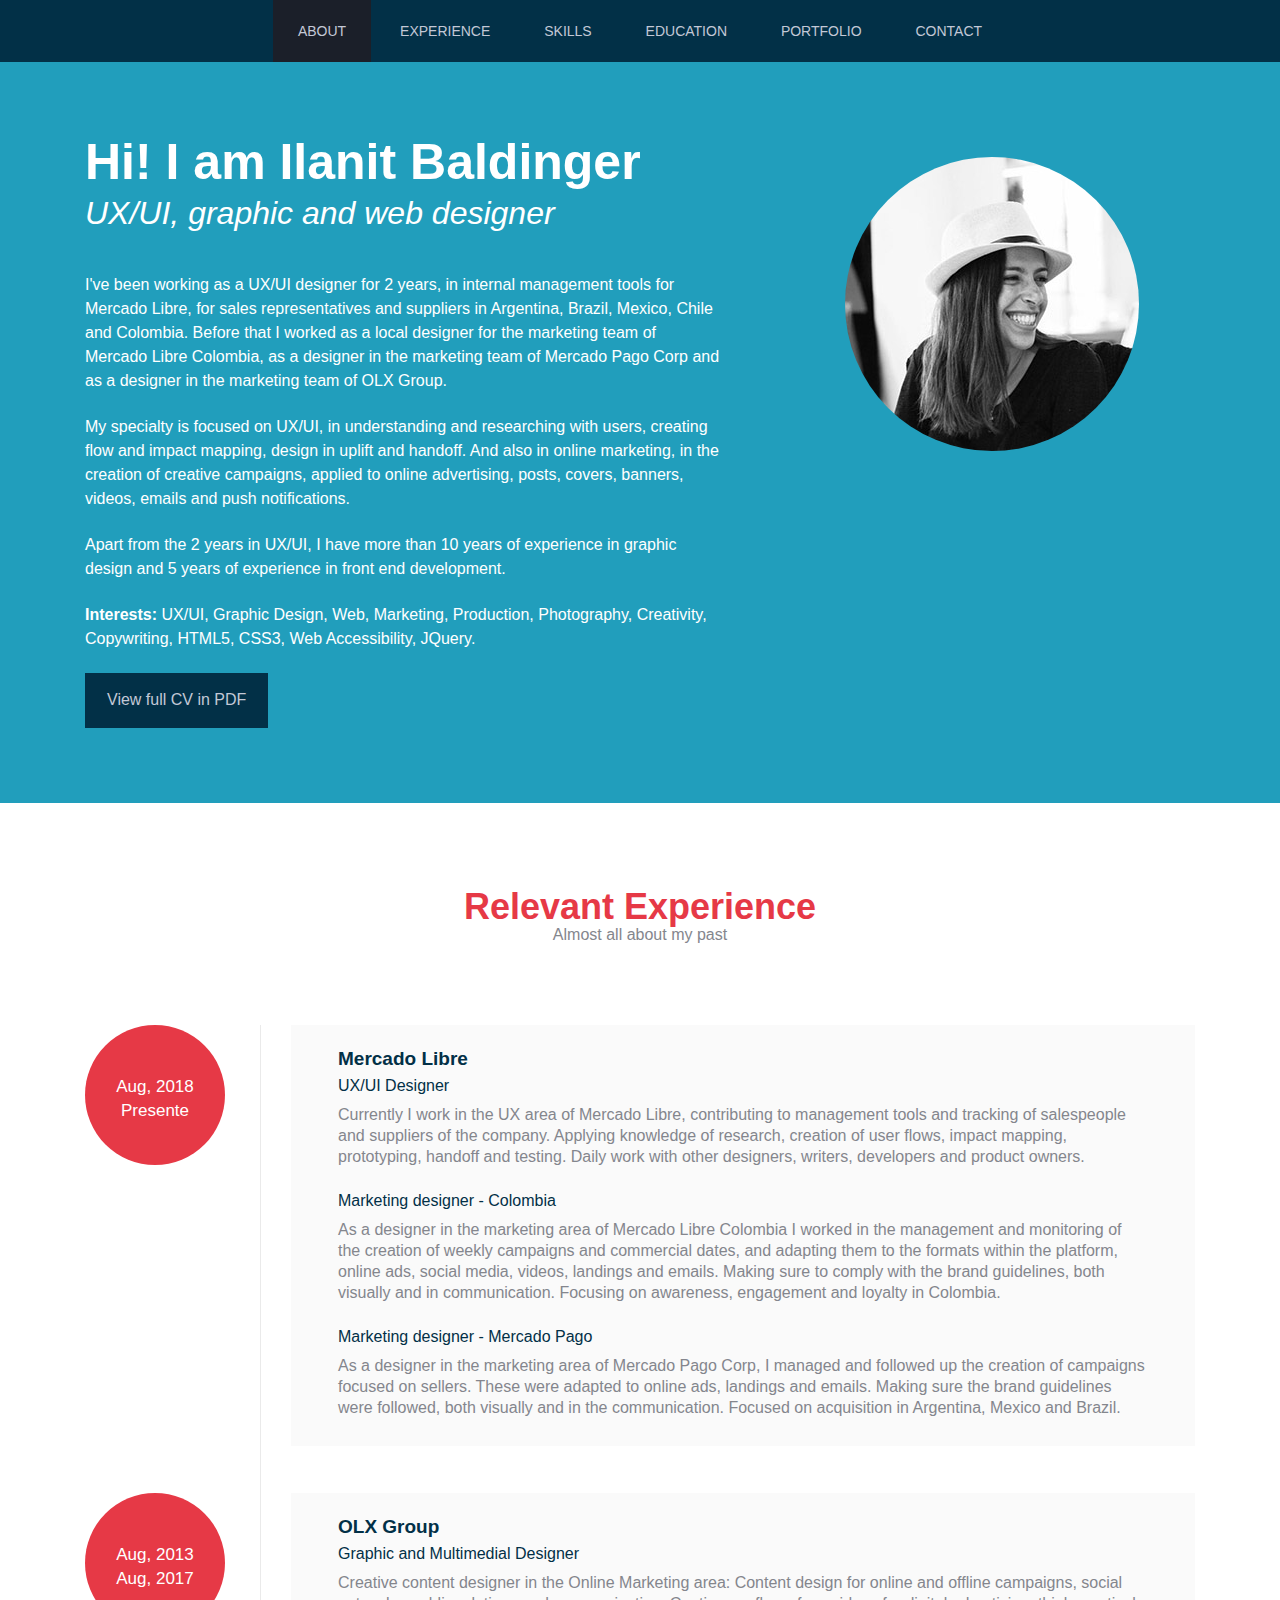
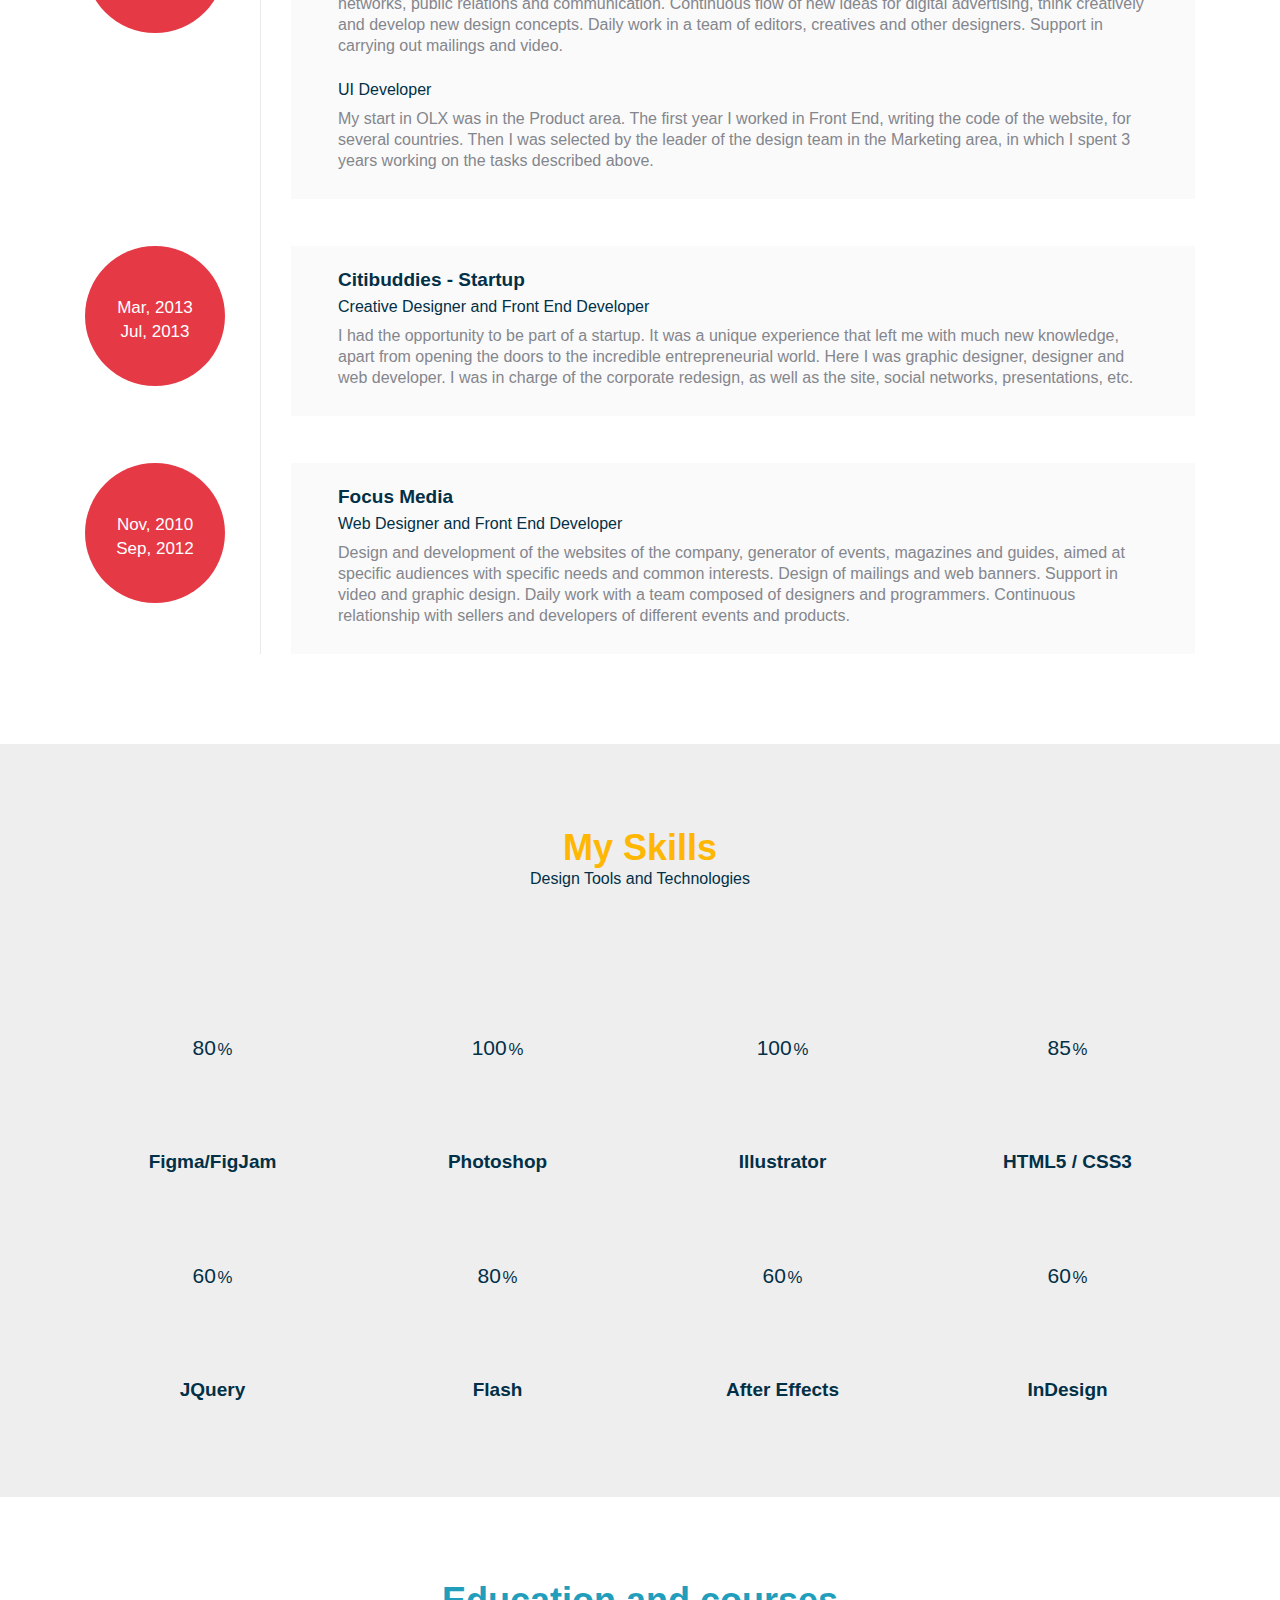
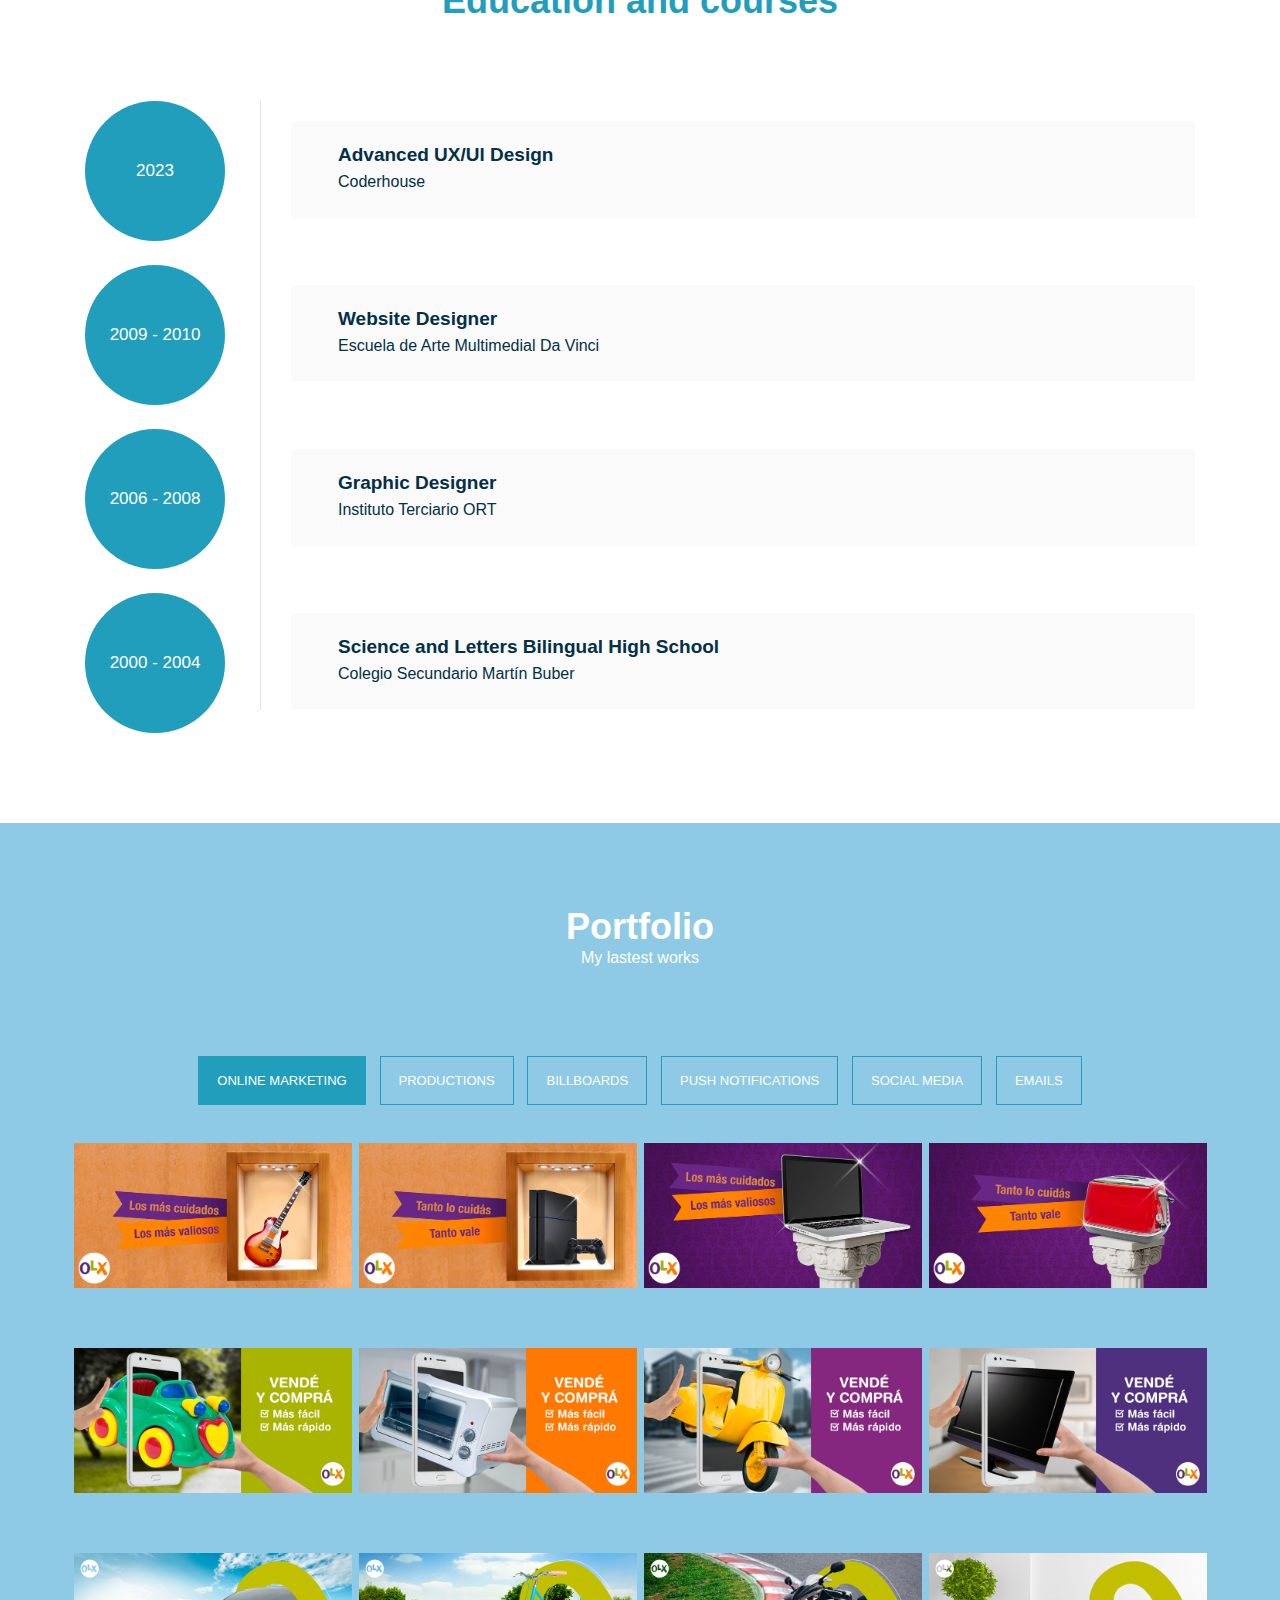
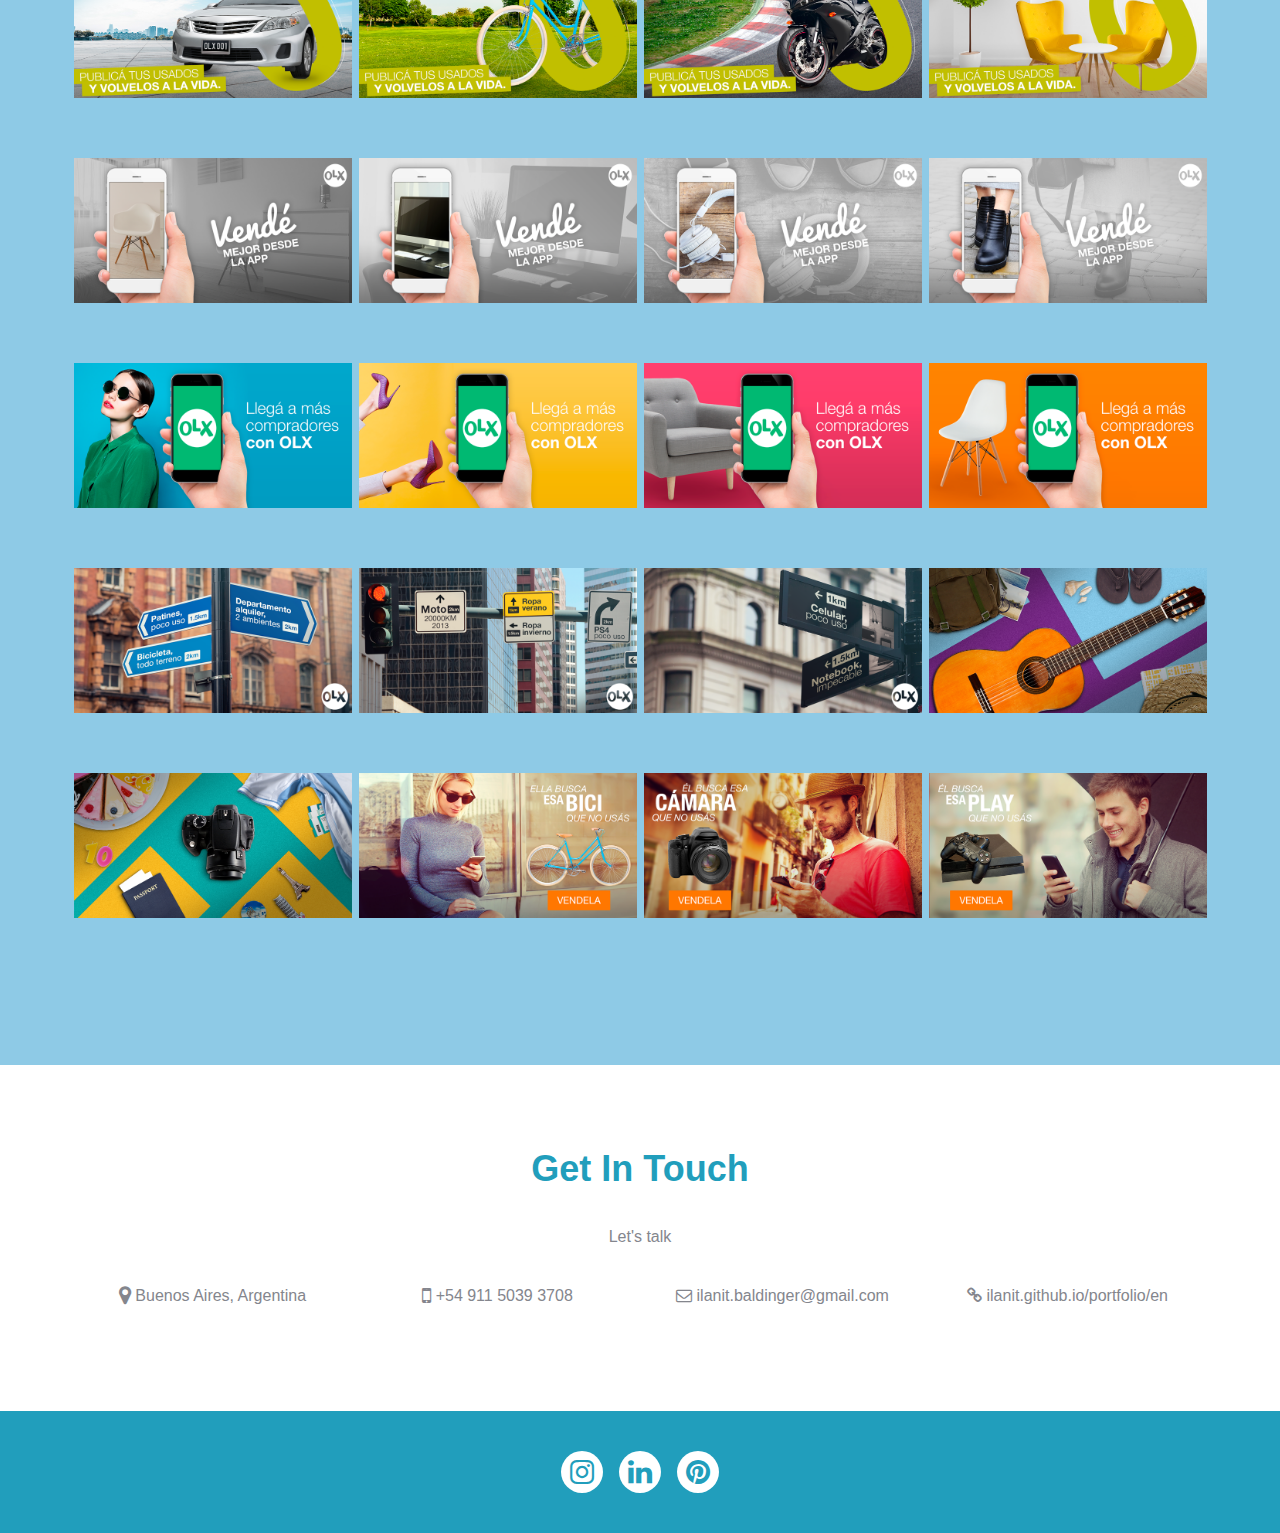
==== en/index.html @ 882016ef "Actualizacion de textos" ====
<!DOCTYPE html>
<html class=" js no-touch backgroundsize csstransforms3d csstransitions csstransforms" lang="en"><!--<![endif]-->
    <head>
        <meta http-equiv="Content-Type" content="text/html; charset=UTF-8">

        <meta http-equiv="X-UA-Compatible" content="IE=edge,chrome=1">
        <title>Ilanit Baldinger</title>
        <meta name="viewport" content="width=device-width, initial-scale=1.0">
        <link rel="icon" href="../favicon.png" />
        <link href="https://fonts.googleapis.com/css?family=Caveat+Brush|Lobster" rel="stylesheet">

        <!--main style-->
        <link rel="stylesheet" type="text/css" media="screen" href="../files/bootstrap.css">
        <link rel="stylesheet" type="text/css" media="screen" href="../files/style.css">


        <!--google font style-->
        <link href="../files/css" rel="stylesheet" type="text/css">
        <!--font-family: 'Open Sans', sans-serif;-->

        <!-- font css style-->
        <link rel="stylesheet" href="../files/fonts/font-awesome.css">

        <!--for slider style-->
        <noscript>
            <link rel="stylesheet" type="text/css" href="../css/fallback.css" />
        </noscript>
        <!--[if lt IE 9]>
			<link rel="stylesheet" type="text/css" href="../css/fallback.css" />
		<![endif]-->
    </head>
    <body>

    <!--wrapper start-->
    <div class="wrapper" id="wrapper">
    	
        <header>
            
            <!--menu start-->
            <div class="menu">
                <div class="navbar-wrapper stuckMenu" style="position: relative; top: 0px;">
                    <div class="container">
                      <div class="navwrapper">
                        <div class="navbar navbar-inverse navbar-static-top">
                          <div class="container">
                            <div class="navbar-header">
                              <button type="button" class="navbar-toggle" data-toggle="collapse" data-target=".navbar-collapse">
                                <span class="icon-bar"></span>
                                <span class="icon-bar"></span>
                                <span class="icon-bar"></span>
                              </button>
                              <a class="navbar-brand" href="#">Menu</a>
                            </div>
                            <div class="navbar-collapse collapse hideClass">
                              <ul class="nav navbar-nav">
                                <li class="menuItem active"><a href="#aboutme">About</a></li>
                                <li class="menuItem"><a href="#exprience">Experience</a></li>
                                <li class="menuItem"><a href="#technical">Skills</a></li>
                                <li class="menuItem"><a href="#education">Education</a></li>
                                <li class="menuItem"><a href="#protfolio">Portfolio</a></li>
                                <li class="menuItem"><a href="#contact">Contact</a></li>
                              </ul>
                            </div>
                          </div>
                        </div> 
                      </div><!-- End Navbar -->
                  </div>
                </div>
            </div>
            <!--menu end-->
            <!--about me start-->
            <section class="aboutme" id="aboutme">
            
                <div class="container">
                    <div class="row">
                        <div class=" col-xs-12 col-sm-12 col-md-7 col-lg-7">
                            <h1>Hi! I am Ilanit Baldinger</h1>
                            <h2 class="subHeading">UX/UI, graphic and web designer</h2>
                            <p>I've been working as a UX/UI designer for 2 years, in internal management tools for Mercado Libre, for sales representatives and suppliers in Argentina, Brazil, Mexico, Chile and Colombia. Before that I worked as a local designer for the marketing team of Mercado Libre Colombia, as a designer in the marketing team of Mercado Pago Corp and as a designer in the marketing team of OLX Group.
                            </p>
                            <p>My specialty is focused on UX/UI, in understanding and researching with users, creating flow and impact mapping, design in uplift and handoff. And also in online marketing, in the creation of creative campaigns, applied to online advertising, posts, covers, banners, videos, emails and push notifications.</p>
                            <p>Apart from the 2 years in UX/UI, I have more than 10 years of experience in graphic design and 5 years of experience in front end development. </p>
                            <p><strong>Interests:</strong> UX/UI, Graphic Design, Web, Marketing, Production, Photography, Creativity, Copywriting, HTML5, CSS3, Web Accessibility, JQuery.</p>
                            <a href="../files/CV-Ilanit-Baldinger-EN.pdf" class="bntDownload" target="_blank">View full CV in PDF</a>
                        </div>
                        <div class=" col-xs-12 col-sm-12 col-md-4 col-lg-4 col-md-offset-1 col-lg-offset-1 proPic">
                            <img src="../images/me.jpg" alt="" class="img-circle topmar">
                        </div>
                    </div>
                </div>
                
            </section>
            <!--about me end-->
        </header>

        <!--exprience start-->
    	<section class="exprience" id="exprience">
        
        	<div class="container">
            	<div class="heading">
                    <h2>Relevant Experience</h2>
                    <p>Almost all about my past</p>
                </div>
                 <div class="row workDetails">
                    <div class="col-xs-12 col-sm-3 col-md-2 col-lg-2">
                        <div class="workYear">Aug, 2018<br> Presente</div>
                    </div>
                    <div class="col-xs-12 col-sm-9 col-md-10 col-lg-10 rightArea">
                        <div class="arrowpart"></div>
                        <div class="exCon">
                            <h4>Mercado Libre</h4>
                            <h5>UX/UI Designer</h5>
                            <p>Currently I work in the UX area of Mercado Libre, contributing to management tools and tracking of salespeople and suppliers of the company. Applying knowledge of research, creation of user flows, impact mapping, prototyping, handoff and testing. Daily work with other designers, writers, developers and product owners.
                            </p>
                            <h5>Marketing designer - Colombia</h5>
                            <p>As a designer in the marketing area of Mercado Libre Colombia I worked in the management and monitoring of the creation of weekly campaigns and commercial dates, and adapting them to the formats within the platform, online ads, social media, videos, landings and emails. Making sure to comply with the brand guidelines, both visually and in communication. Focusing on awareness, engagement and loyalty in Colombia.
                            </p>
                            <h5>Marketing designer - Mercado Pago</h5>
                            <p>As a designer in the marketing area of Mercado Pago Corp, I managed and followed up the creation of campaigns focused on sellers. These were adapted to online ads, landings and emails. Making sure the brand guidelines were followed, both visually and in the communication. Focused on acquisition in Argentina, Mexico and Brazil.
                            </p>
                        </div>
                    </div>
                </div>
                <div class="row workDetails">
                    <div class="col-xs-12 col-sm-3 col-md-2 col-lg-2">
                        <div class="workYear">Aug, 2013<br> Aug, 2017</div>
                    </div>
                    <div class="col-xs-12 col-sm-9 col-md-10 col-lg-10 rightArea">
                        <div class="arrowpart"></div>
                        <div class="exCon">
                            <h4>OLX Group</h4>
                            <h5>Graphic and Multimedial Designer</h5>
                            <p>Creative content designer in the Online Marketing area: Content design for online and offline campaigns, social networks, public relations and communication. Continuous flow of new ideas for digital advertising, think creatively and develop new design concepts. Daily work in a team of editors, creatives and other designers. Support in carrying out mailings and video.
                            </p>
                             <h5>UI Developer</h5>
                            <p>My start in OLX was in the Product area. The first year I worked in Front End, writing the code of the website, for several countries. Then I was selected by the leader of the design team in the Marketing area, in which I spent 3 years working on the tasks described above.
                            </p>
                        </div>
                    </div>
                </div>

                <div class="row workDetails">
                	<div class="col-xs-12 col-sm-3 col-md-2 col-lg-2">
                    	<div class="workYear">Mar, 2013<br> Jul, 2013</div>
                    </div>
                    <div class="col-xs-12 col-sm-9 col-md-10 col-lg-10 rightArea">
                    	<div class="arrowpart"></div>
                        <div class="exCon">
                        	<h4>Citibuddies - Startup</h4>
                            <h5>Creative Designer and Front End Developer</h5>
                            <p>I had the opportunity to be part of a startup. It was a unique experience that left me with much new knowledge, apart from opening the doors to the incredible entrepreneurial world. Here I was graphic designer, designer and web developer. I was in charge of the corporate redesign, as well as the site, social networks, presentations, etc.</p>
                        </div>
                    </div>
                </div>
                
                <div class="row workDetails">
                	<div class="col-xs-12 col-sm-3 col-md-2 col-lg-2">
                    	<div class="workYear">Nov, 2010<br> Sep, 2012</div>
                    </div>
                    <div class="col-xs-12 col-sm-9 col-md-10 col-lg-10 rightArea">
                    	<div class="arrowpart"></div>
                        <div class="exCon">
                        	<h4>Focus Media</h4>
                            <h5>Web Designer and Front End Developer</h5>
                            <p>Design and development of the websites of the company, generator of events, magazines and guides, aimed at specific audiences with specific needs and common interests.
                            Design of mailings and web banners.
                            Support in video and graphic design.
                            Daily work with a team composed of designers and programmers.
                            Continuous relationship with sellers and developers of different events and products.</p>
                        </div>
                    </div>
                </div>
                
            </div>
            
        </section>
        <!--exprience end-->

        <!--technical start-->
        <section class="technical" id="technical">
            <div class="container">
            
                <div class="heading">
                    <h2>My Skills</h2>
                    <p>Design Tools and Technologies</p>
                </div>
                <div class="row">

                     <div class=" col-xs-6 col-sm-4 col-md-3 col-lg-3  skillsArea">
                            
                            <span class="chart skilBg" data-percent="80">
                                <span class="percent">80</span>
                            <canvas height="152" width="152"></canvas></span>
                            
                            <h4>Figma/FigJam</h4>
                            <!-- <p>Because I use more Photoshop</p>-->
                    </div>
                
                    <div class=" col-xs-6 col-sm-4 col-md-3 col-lg-3  skillsArea">
                            
                            <span class="chart skilBg" data-percent="100">
                                <span class="percent">100</span>
                            <canvas height="152" width="152"></canvas></span>
                            
                            <h4>Photoshop</h4>
                            <!-- <p>Because we have allways something new to learn</p>-->
                    </div>
                    
                    <div class=" col-xs-6 col-sm-4 col-md-3 col-lg-3  skillsArea">
                            
                            <span class="chart skilBg" data-percent="100">
                                <span class="percent">100</span>
                            <canvas height="152" width="152"></canvas></span>
                            
                            <h4>Illustrator</h4>
                            <!-- <p>Because I use more Photoshop</p>-->
                    </div>
                    
                    <div class=" col-xs-6 col-sm-4 col-md-3 col-lg-3  skillsArea">
                        
                            <span class="chart skilBg" data-percent="80">
                                <span class="percent">85</span>
                            <canvas height="152" width="152"></canvas></span>
                            
                            <h4>HTML5 / CSS3</h4>
                            <!-- <p>Because we don't have to use it a lot</p>-->
                    </div>
                    
                    <div class=" col-xs-6 col-sm-4 col-md-3 col-lg-3  skillsArea">
                            
                            <span class="chart skilBg" data-percent="60">
                                <span class="percent">60</span>
                            <canvas height="152" width="152"></canvas></span>
                            
                            <h4>JQuery</h4>
                            <!-- <p>Because we have to be all the time learning</p>-->
                    </div>
                    
                    <div class=" col-xs-6 col-sm-4 col-md-3 col-lg-3  skillsArea">
                            
                            <span class="chart skilBg" data-percent="80">
                                <span class="percent">80</span>
                            <canvas height="152" width="152"></canvas></span>
                            
                            <h4>Flash</h4>
                            <!-- <p></p> -->
                    </div>
                    
                    <div class=" col-xs-6 col-sm-4 col-md-3 col-lg-3  skillsArea">
                            
                            <span class="chart skilBg" data-percent="60">
                                <span class="percent">60</span>
                            <canvas height="152" width="152"></canvas></span>
                            
                            <h4>After Effects</h4>
                            <!-- <p>Donec accumsan ligula vitae mag na curabitur id</p>-->
                    </div>
                    <div class=" col-xs-6 col-sm-4 col-md-3 col-lg-3  skillsArea">
                            
                            <span class="chart skilBg" data-percent="60">
                                <span class="percent">60</span>
                            <canvas height="152" width="152"></canvas></span>
                            
                            <h4>InDesign</h4>
                            <!-- <p>Because we have allways something new to learn</p>-->
                    </div>
                    
                </div>
                
            </div>
        </section>
        <!--technical end-->
        <!--education start-->
    	<section class="education" id="education">
        	
            <div class="container">
            	<div class="heading">
                    <h2>Education and courses</h2>
                    <p></p>
                </div>

                <div class="row workDetails">
                    <div class="col-xs-12 col-sm-3 col-md-2 col-lg-2">
                        <div class="workYear">2023</div>
                    </div>
                    <div class="col-xs-12 col-sm-9 col-md-10 col-lg-10 rightArea">
                        <div class="arrowpart"></div>
                        <div class="exCon">
                            <h4>Advanced UX/Ul Design</h4>
                            <h5>Coderhouse</h5>
                            <p></p>
                        </div>
                    </div>
                </div>

                <div class="row workDetails">
                	<div class="col-xs-12 col-sm-3 col-md-2 col-lg-2">
                    	<div class="workYear">2009 - 2010</div>
                    </div>
                    <div class="col-xs-12 col-sm-9 col-md-10 col-lg-10 rightArea">
                    	<div class="arrowpart"></div>
                        <div class="exCon">
                        	<h4>Website Designer</h4>
                            <h5>Escuela de Arte Multimedial Da Vinci</h5>
                            <p></p>
                        </div>
                    </div>
                </div>
                
                <div class="row workDetails">
                	<div class="col-xs-12 col-sm-3 col-md-2 col-lg-2">
                    	<div class="workYear">2006 - 2008</div>
                    </div>
                    <div class="col-xs-12 col-sm-9 col-md-10 col-lg-10 rightArea">
                    	<div class="arrowpart"></div>
                        <div class="exCon">
                        	<h4>Graphic Designer</h4>
                            <h5>Instituto Terciario ORT</h5>
                            <p></p>
                        </div>
                    </div>
                </div>
                
                <div class="row workDetails">
                	<div class="col-xs-12 col-sm-3 col-md-2 col-lg-2">
                    	<div class="workYear">2000 - 2004</div>
                    </div>
                    <div class="col-xs-12 col-sm-9 col-md-10 col-lg-10 rightArea">
                    	<div class="arrowpart"></div>
                        <div class="exCon">
                        	<h4>Science and Letters Bilingual High School</h4>
                            <h5>Colegio Secundario Martín Buber</h5>
                            <p></p>
                        </div>
                    </div>
                </div>
                
            </div>
            
        </section>
        <!--education end-->
        
        <!--protfolio start-->
        <section class="protfolio" id="protfolio">
            
            <div class="container">
                <div class="heading">
                    <h2>Portfolio</h2>
                    <p>My lastest works</p>
                </div>
                
                <div class="portfolioFilter">
                    
                    <ul>
                        <li><a href="#" data-filter=".mkt" class="current">Online Marketing</a></li>
                        <li><a href="#" data-filter=".producciones" class="">Productions</a></li>
                        <li><a href="#" data-filter=".via" class="">Billboards</a></li>
                        <!-- <li><a href="#" data-filter=".keyvisual" class="">Key Visuals</a></li> -->
                        <li><a href="#" data-filter=".push" class="">Push Notifications</a></li>
                        <li><a href="#" data-filter=".redes" class="">Social Media</a></li>
                        <li><a href="#" data-filter=".emails" class="">Emails</a></li>
                    </ul>
                
                </div>
                
                <ul class="portfolioContainer row isotope" style="position: relative; overflow: hidden; height: 570px;">
                
                    
                    
                    <!-- Start Performance 02 -->
                    
                    <li class="mkt col-xs-6 col-sm-4 col-md-3 col-lg-3 isotope-item isotope-hidden" style="position: absolute; left: 0px; top: 0px; transform: translate3d(0px, 0px, 0px) scale3d(0.001, 0.001, 1); opacity: 0;">
                        <div class="lightCon">
                            <span class="hoverBox">
                                <span class="smallIcon">
                                    <a rel="lightbox-demo" href="../images/olx04/vitrina-01-Guitarra.png" title="Como nuevo | Idea y realización" class="zoom lb lb_warsaw1"><i class="fa fa-search fa-2x"></i></a>
                                </span>
                            </span>
                            <img src="../images/olx04/vitrina-01-Guitarra.png" alt="">
                        </div>
                    </li>
                    <!--
                    <li class="mkt2 col-xs-6 col-sm-4 col-md-3 col-lg-3 isotope-item isotope-hidden" style="position: absolute; left: 0px; top: 0px; transform: translate3d(0px, 0px, 0px) scale3d(0.001, 0.001, 1); opacity: 0;">
                        <div class="lightCon">
                            <span class="hoverBox">
                                <span class="smallIcon">
                                    <a rel="lightbox-demo" href="../images/olx04/vitrina-02-Rollers.png" title="Like New | Ejemplo Facebook Ad" class="zoom lb lb_warsaw1"><i class="fa fa-search fa-2x"></i></a>
                                </span>
                            </span>
                            <img src="../images/olx04/thumbs/vitrina-02-Rollers.jpg" alt="">
                        </div>
                    </li>
                    -->
                    <li class="mkt col-xs-6 col-sm-4 col-md-3 col-lg-3 isotope-item isotope-hidden" style="position: absolute; left: 0px; top: 0px; transform: translate3d(0px, 0px, 0px) scale3d(0.001, 0.001, 1); opacity: 0;">
                        <div class="lightCon">
                            <span class="hoverBox">
                                <span class="smallIcon">
                                    <a rel="lightbox-demo" href="../images/olx04/vitrina-03-PS3.png" title="Como nuevo | Idea y realización" class="zoom lb lb_warsaw1"><i class="fa fa-search fa-2x"></i></a>
                                </span>
                            </span>
                            <img src="../images/olx04/vitrina-03-PS3.png" alt="">
                        </div>
                    </li>

                    <li class="mkt col-xs-6 col-sm-4 col-md-3 col-lg-3 isotope-item isotope-hidden" style="position: absolute; left: 0px; top: 0px; transform: translate3d(0px, 0px, 0px) scale3d(0.001, 0.001, 1); opacity: 0;">
                        <div class="lightCon">
                            <span class="hoverBox">
                                <span class="smallIcon">
                                    <a rel="lightbox-demo" href="../images/olx04/pedestal-01-Compu.png" title="Como nuevo | Idea y realización" class="zoom lb lb_warsaw1"><i class="fa fa-search fa-2x"></i></a>
                                </span>
                            </span>
                            <img src="../images/olx04/pedestal-01-Compu.png" alt="">
                        </div>
                    </li>
                    <!--
                    <li class="mkt2 col-xs-6 col-sm-4 col-md-3 col-lg-3 isotope-item isotope-hidden" style="position: absolute; left: 0px; top: 0px; transform: translate3d(0px, 0px, 0px) scale3d(0.001, 0.001, 1); opacity: 0;">
                        <div class="lightCon">
                            <span class="hoverBox">
                                <span class="smallIcon">
                                    <a rel="lightbox-demo" href="../images/olx04/pedestal-02-TV.png" title="Like New | Ejemplo Facebook Ad" class="zoom lb lb_warsaw1"><i class="fa fa-search fa-2x"></i></a>
                                </span>
                            </span>
                            <img src="../images/olx04/thumbs/pedestal-02-TV.jpg" alt="">
                        </div>
                    </li>
                    -->
                    <li class="mkt col-xs-6 col-sm-4 col-md-3 col-lg-3 isotope-item isotope-hidden" style="position: absolute; left: 0px; top: 0px; transform: translate3d(0px, 0px, 0px) scale3d(0.001, 0.001, 1); opacity: 0;">
                        <div class="lightCon">
                            <span class="hoverBox">
                                <span class="smallIcon">
                                    <a rel="lightbox-demo" href="../images/olx04/pedestal-03-Tostadora.png" title="Como nuevo | Idea y realización" class="zoom lb lb_warsaw1"><i class="fa fa-search fa-2x"></i></a>
                                </span>
                            </span>
                            <img src="../images/olx04/pedestal-03-Tostadora.png" alt="">
                        </div>
                    </li>

                    <!--
                    <li class="mkt5 col-xs-6 col-sm-4 col-md-3 col-lg-3 isotope-item isotope-hidden" style="position: absolute; left: 0px; top: 0px; transform: translate3d(0px, 0px, 0px) scale3d(0.001, 0.001, 1); opacity: 0;">
                        <div class="lightCon">
                            <span class="hoverBox">
                                <span class="smallIcon">
                                    <a rel="lightbox-demo" href="../images/olx07/1200x678-01.jpg" title="Project Title1" class="zoom lb lb_warsaw1"><i class="fa fa-search fa-2x"></i></a>
                                </span>
                            </span>
                            <img src="../images/olx07/thumbs/1200x678-01.jpg" alt="">
                        </div>
                    </li>

                    <li class="mkt5 col-xs-6 col-sm-4 col-md-3 col-lg-3 isotope-item isotope-hidden" style="position: absolute; left: 0px; top: 0px; transform: translate3d(0px, 0px, 0px) scale3d(0.001, 0.001, 1); opacity: 0;">
                        <div class="lightCon">
                            <span class="hoverBox">
                                <span class="smallIcon">
                                    <a rel="lightbox-demo" href="../images/olx07/1200x678-02.jpg" title="Project Title1" class="zoom lb lb_warsaw1"><i class="fa fa-search fa-2x"></i></a>
                                </span>
                            </span>
                            <img src="../images/olx07/thumbs/1200x678-02.jpg" alt="">
                        </div>
                    </li>

                    <li class="mkt5 col-xs-6 col-sm-4 col-md-3 col-lg-3 isotope-item isotope-hidden" style="position: absolute; left: 0px; top: 0px; transform: translate3d(0px, 0px, 0px) scale3d(0.001, 0.001, 1); opacity: 0;">
                        <div class="lightCon">
                            <span class="hoverBox">
                                <span class="smallIcon">
                                    <a rel="lightbox-demo" href="../images/olx07/1200x678-03.jpg" title="Project Title1" class="zoom lb lb_warsaw1"><i class="fa fa-search fa-2x"></i></a>
                                </span>
                            </span>
                            <img src="../images/olx07/thumbs/1200x678-03.jpg" alt="">
                        </div>
                    </li>

                    <li class="mkt5 col-xs-6 col-sm-4 col-md-3 col-lg-3 isotope-item isotope-hidden" style="position: absolute; left: 0px; top: 0px; transform: translate3d(0px, 0px, 0px) scale3d(0.001, 0.001, 1); opacity: 0;">
                        <div class="lightCon">
                            <span class="hoverBox">
                                <span class="smallIcon">
                                    <a rel="lightbox-demo" href="../images/olx07/1200x678-04.jpg" title="Project Title1" class="zoom lb lb_warsaw1"><i class="fa fa-search fa-2x"></i></a>
                                </span>
                            </span>
                            <img src="../images/olx07/thumbs/1200x678-04.jpg" alt="">
                        </div>
                    </li>
                    -->
                    <!-- End Performance -->


                    <li class="mkt col-xs-6 col-sm-4 col-md-3 col-lg-3 isotope-item isotope-hidden" style="position: absolute; left: 0px; top: 0px; transform: translate3d(0px, 0px, 0px) scale3d(0.001, 0.001, 1); opacity: 0;">
                        <div class="lightCon">
                            <span class="hoverBox">
                                <span class="smallIcon">
                                    <a rel="lightbox-demo" href="../images/olx10/autito.png" title="A través | Idea y realización" class="zoom lb lb_warsaw1"><i class="fa fa-search fa-2x"></i></a>
                                </span>
                            </span>
                            <img src="../images/olx10/autito.png" alt="">
                        </div>
                    </li>
                    <!--
                    <li class="mkt8 col-xs-6 col-sm-4 col-md-3 col-lg-3 isotope-item isotope-hidden" style="position: absolute; left: 0px; top: 0px; transform: translate3d(0px, 0px, 0px) scale3d(0.001, 0.001, 1); opacity: 0;">
                        <div class="lightCon">
                            <span class="hoverBox">
                                <span class="smallIcon">
                                    <a rel="lightbox-demo" href="../images/olx10/cochecito.png" title="A través | Ejemplo Facebook Ad" class="zoom lb lb_warsaw1"><i class="fa fa-search fa-2x"></i></a>
                                </span>
                            </span>
                            <img src="../images/olx10/thumbs/cochecito.jpg" alt="">
                        </div>
                    </li>
                    -->
                    <li class="mkt col-xs-6 col-sm-4 col-md-3 col-lg-3 isotope-item isotope-hidden" style="position: absolute; left: 0px; top: 0px; transform: translate3d(0px, 0px, 0px) scale3d(0.001, 0.001, 1); opacity: 0;">
                        <div class="lightCon">
                            <span class="hoverBox">
                                <span class="smallIcon">
                                    <a rel="lightbox-demo" href="../images/olx10/horno.png" title="A través | Idea y realización" class="zoom lb lb_warsaw1"><i class="fa fa-search fa-2x"></i></a>
                                </span>
                            </span>
                            <img src="../images/olx10/horno.png" alt="">
                        </div>
                    </li>

                    <li class="mkt col-xs-6 col-sm-4 col-md-3 col-lg-3 isotope-item isotope-hidden" style="position: absolute; left: 0px; top: 0px; transform: translate3d(0px, 0px, 0px) scale3d(0.001, 0.001, 1); opacity: 0;">
                        <div class="lightCon">
                            <span class="hoverBox">
                                <span class="smallIcon">
                                    <a rel="lightbox-demo" href="../images/olx10/moto.png" title="A través | Idea y realización" class="zoom lb lb_warsaw1"><i class="fa fa-search fa-2x"></i></a>
                                </span>
                            </span>
                            <img src="../images/olx10/moto.png" alt="">
                        </div>
                    </li>

                    <li class="mkt col-xs-6 col-sm-4 col-md-3 col-lg-3 isotope-item isotope-hidden" style="position: absolute; left: 0px; top: 0px; transform: translate3d(0px, 0px, 0px) scale3d(0.001, 0.001, 1); opacity: 0;">
                        <div class="lightCon">
                            <span class="hoverBox">
                                <span class="smallIcon">
                                    <a rel="lightbox-demo" href="../images/olx10/tv.png" title="A través | Idea y realización" class="zoom lb lb_warsaw1"><i class="fa fa-search fa-2x"></i></a>
                                </span>
                            </span>
                            <img src="../images/olx10/tv.png" alt="">
                        </div>
                    </li>
                    <!--
                    <li class="mkt8 col-xs-6 col-sm-4 col-md-3 col-lg-3 isotope-item isotope-hidden" style="position: absolute; left: 0px; top: 0px; transform: translate3d(0px, 0px, 0px) scale3d(0.001, 0.001, 1); opacity: 0;">
                        <div class="lightCon">
                            <span class="hoverBox">
                                <span class="smallIcon">
                                    <a rel="lightbox-demo" href="../images/olx10/notebook.png" title="A través | Ejemplo Facebook Ad" class="zoom lb lb_warsaw1"><i class="fa fa-search fa-2x"></i></a>
                                </span>
                            </span>
                            <img src="../images/olx10/thumbs/notebook.jpg" alt="">
                        </div>
                    </li>
                    -->
                    <!-- End Performance -->
                    <li class="mkt col-xs-6 col-sm-4 col-md-3 col-lg-3 isotope-item isotope-hidden" style="position: absolute; left: 0px; top: 0px; transform: translate3d(0px, 0px, 0px) scale3d(0.001, 0.001, 1); opacity: 0;">
                        <div class="lightCon">
                            <span class="hoverBox">
                                <span class="smallIcon">
                                    <a rel="lightbox-demo" href="../images/olx12/La-O-Auto.png" title="La 'O' | Idea y realización" class="zoom lb lb_warsaw1"><i class="fa fa-search fa-2x"></i></a>
                                </span>
                            </span>
                            <img src="../images/olx12/La-O-Auto.png" alt="">
                        </div>
                    </li>

                    <li class="mkt col-xs-6 col-sm-4 col-md-3 col-lg-3 isotope-item isotope-hidden" style="position: absolute; left: 0px; top: 0px; transform: translate3d(0px, 0px, 0px) scale3d(0.001, 0.001, 1); opacity: 0;">
                        <div class="lightCon">
                            <span class="hoverBox">
                                <span class="smallIcon">
                                    <a rel="lightbox-demo" href="../images/olx12/La-O-Bici.png" title="La 'O' | Idea y realización" class="zoom lb lb_warsaw1"><i class="fa fa-search fa-2x"></i></a>
                                </span>
                            </span>
                            <img src="../images/olx12/La-O-Bici.png" alt="">
                        </div>
                    </li>

                    <li class="mkt col-xs-6 col-sm-4 col-md-3 col-lg-3 isotope-item isotope-hidden" style="position: absolute; left: 0px; top: 0px; transform: translate3d(0px, 0px, 0px) scale3d(0.001, 0.001, 1); opacity: 0;">
                        <div class="lightCon">
                            <span class="hoverBox">
                                <span class="smallIcon">
                                    <a rel="lightbox-demo" href="../images/olx12/La-O-Moto.png" title="La 'O' | Idea y realización" class="zoom lb lb_warsaw1"><i class="fa fa-search fa-2x"></i></a>
                                </span>
                            </span>
                            <img src="../images/olx12/La-O-Moto.png" alt="">
                        </div>
                    </li>

                    <li class="mkt col-xs-6 col-sm-4 col-md-3 col-lg-3 isotope-item isotope-hidden" style="position: absolute; left: 0px; top: 0px; transform: translate3d(0px, 0px, 0px) scale3d(0.001, 0.001, 1); opacity: 0;">
                        <div class="lightCon">
                            <span class="hoverBox">
                                <span class="smallIcon">
                                    <a rel="lightbox-demo" href="../images/olx12/La-O-Silla.png" title="La 'O' | Idea y realización" class="zoom lb lb_warsaw1"><i class="fa fa-search fa-2x"></i></a>
                                </span>
                            </span>
                            <img src="../images/olx12/La-O-Silla.png" alt="">
                        </div>
                    </li>

                    <!-- End Performance -->

                    
                    <!-- End Performance -->
                    <li class="mkt col-xs-6 col-sm-4 col-md-3 col-lg-3 isotope-item isotope-hidden" style="position: absolute; left: 0px; top: 0px; transform: translate3d(0px, 0px, 0px) scale3d(0.001, 0.001, 1); opacity: 0;">
                        <div class="lightCon">
                            <span class="hoverBox">
                                <span class="smallIcon">
                                    <a rel="lightbox-demo" href="../images/olx11/02.png" title="Mejor usar la app | Idea y realización" class="zoom lb lb_warsaw1"><i class="fa fa-search fa-2x"></i></a>
                                </span>
                            </span>
                            <img src="../images/olx11/02.png" alt="">
                        </div>
                    </li>
                    <li class="mkt9 col-xs-6 col-sm-4 col-md-3 col-lg-3 isotope-item isotope-hidden" style="position: absolute; left: 0px; top: 0px; transform: translate3d(0px, 0px, 0px) scale3d(0.001, 0.001, 1); opacity: 0;">
                        <div class="lightCon">
                            <span class="hoverBox">
                                <span class="smallIcon">
                                    <a rel="lightbox-demo" href="../images/olx11/03.png" title="Mejor usar la app | Ejemplo Facebook Ad" class="zoom lb lb_warsaw1"><i class="fa fa-search fa-2x"></i></a>
                                </span>
                            </span>
                            <img src="../images/olx11/03.png" alt="">
                        </div>
                    </li>
                    <li class="mkt col-xs-6 col-sm-4 col-md-3 col-lg-3 isotope-item isotope-hidden" style="position: absolute; left: 0px; top: 0px; transform: translate3d(0px, 0px, 0px) scale3d(0.001, 0.001, 1); opacity: 0;">
                        <div class="lightCon">
                            <span class="hoverBox">
                                <span class="smallIcon">
                                    <a rel="lightbox-demo" href="../images/olx11/05.png" title="Mejor usar la app | Ejemplo Facebook Ad" class="zoom lb lb_warsaw1"><i class="fa fa-search fa-2x"></i></a>
                                </span>
                            </span>
                            <img src="../images/olx11/05.png" alt="">
                        </div>
                    </li>

                    <li class="mkt col-xs-6 col-sm-4 col-md-3 col-lg-3 isotope-item isotope-hidden" style="position: absolute; left: 0px; top: 0px; transform: translate3d(0px, 0px, 0px) scale3d(0.001, 0.001, 1); opacity: 0;">
                        <div class="lightCon">
                            <span class="hoverBox">
                                <span class="smallIcon">
                                    <a rel="lightbox-demo" href="../images/olx11/06.png" title="Mejor usar la app | Ejemplo Facebook Ad" class="zoom lb lb_warsaw1"><i class="fa fa-search fa-2x"></i></a>
                                </span>
                            </span>
                            <img src="../images/olx11/06.png" alt="">
                        </div>
                    </li>
                    <li class="mkt col-xs-6 col-sm-4 col-md-3 col-lg-3 isotope-item isotope-hidden" style="position: absolute; left: 0px; top: 0px; transform: translate3d(0px, 0px, 0px) scale3d(0.001, 0.001, 1); opacity: 0;">
                        <div class="lightCon">
                            <span class="hoverBox">
                                <span class="smallIcon">
                                    <a rel="lightbox-demo" href="../images/olx11/04.png" title="Mejor usar la app | Idea y realización" class="zoom lb lb_warsaw1"><i class="fa fa-search fa-2x"></i></a>
                                </span>
                            </span>
                            <img src="../images/olx11/04.png" alt="">
                        </div>
                    </li>

                    
                    <li class="mkt col-xs-6 col-sm-4 col-md-3 col-lg-3 isotope-item isotope-hidden" style="position: absolute; left: 0px; top: 0px; transform: translate3d(0px, 0px, 0px) scale3d(0.001, 0.001, 1); opacity: 0;">
                        <div class="lightCon">
                            <span class="hoverBox">
                                <span class="smallIcon">
                                    <a rel="lightbox-demo" href="../images/olx01/01.png" title="Pruebas de color | Idea y realización" class="zoom lb lb_warsaw1"><i class="fa fa-search fa-2x"></i></a>
                                </span>
                            </span>
                            <img src="../images/olx01/01.png" alt="">
                        </div>
                    </li>

                    <li class="mkt col-xs-6 col-sm-4 col-md-3 col-lg-3 isotope-item isotope-hidden" style="position: absolute; left: 0px; top: 0px; transform: translate3d(0px, 0px, 0px) scale3d(0.001, 0.001, 1); opacity: 0;">
                        <div class="lightCon">
                            <span class="hoverBox">
                                <span class="smallIcon">
                                    <a rel="lightbox-demo" href="../images/olx01/02.png" title="Pruebas de color | Idea y realización" class="zoom lb lb_warsaw1"><i class="fa fa-search fa-2x"></i></a>
                                </span>
                            </span>
                            <img src="../images/olx01/02.png" alt="">
                        </div>
                    </li>

                    <li class="mkt col-xs-6 col-sm-4 col-md-3 col-lg-3 isotope-item isotope-hidden" style="position: absolute; left: 0px; top: 0px; transform: translate3d(0px, 0px, 0px) scale3d(0.001, 0.001, 1); opacity: 0;">
                        <div class="lightCon">
                            <span class="hoverBox">
                                <span class="smallIcon">
                                    <a rel="lightbox-demo" href="../images/olx01/03.png" title="Pruebas de color | Ejemplo Facebook Ad" class="zoom lb lb_warsaw1"><i class="fa fa-search fa-2x"></i></a>
                                </span>
                            </span>
                            <img src="../images/olx01/03.png" alt="">
                        </div>
                    </li>

                    <li class="mkt col-xs-6 col-sm-4 col-md-3 col-lg-3 isotope-item isotope-hidden" style="position: absolute; left: 0px; top: 0px; transform: translate3d(0px, 0px, 0px) scale3d(0.001, 0.001, 1); opacity: 0;">
                        <div class="lightCon">
                            <span class="hoverBox">
                                <span class="smallIcon">
                                    <a rel="lightbox-demo" href="../images/olx01/04.png" title="Pruebas de color | Ejemplo Facebook Ad" class="zoom lb lb_warsaw1"><i class="fa fa-search fa-2x"></i></a>
                                </span>
                            </span>
                            <img src="../images/olx01/04.png" alt="">
                        </div>
                    </li>
                    <!--
                    <li class="mkt9 col-xs-6 col-sm-4 col-md-3 col-lg-3 isotope-item isotope-hidden" style="position: absolute; left: 0px; top: 0px; transform: translate3d(0px, 0px, 0px) scale3d(0.001, 0.001, 1); opacity: 0;">
                        <div class="lightCon">
                            <span class="hoverBox">
                                <span class="smallIcon">
                                    <a rel="lightbox-demo" href="../images/olx11/07.png" title="Mejor usar la app | Ejemplo Facebook Ad" class="zoom lb lb_warsaw1"><i class="fa fa-search fa-2x"></i></a>
                                </span>
                            </span>
                            <img src="../images/olx11/thumbs/07.jpg" alt="">
                        </div>
                    </li>
                    -->

                    <!-- End Performance -->

                    

                    <li class="mkt col-xs-6 col-sm-4 col-md-3 col-lg-3 isotope-item isotope-hidden" style="position: absolute; left: 0px; top: 0px; transform: translate3d(0px, 0px, 0px) scale3d(0.001, 0.001, 1); opacity: 0;">
                        <div class="lightCon">
                            <span class="hoverBox">
                                <span class="smallIcon">
                                    <a rel="lightbox-demo" href="../images/olx13/propuesta-street-01.png" title="Cerca | Idea y realización" class="zoom lb lb_warsaw1"><i class="fa fa-search fa-2x"></i></a>
                                </span>
                            </span>
                            <img src="../images/olx13/propuesta-street-01.png" alt="">
                        </div>
                    </li>

                    <li class="mkt col-xs-6 col-sm-4 col-md-3 col-lg-3 isotope-item isotope-hidden" style="position: absolute; left: 0px; top: 0px; transform: translate3d(0px, 0px, 0px) scale3d(0.001, 0.001, 1); opacity: 0;">
                        <div class="lightCon">
                            <span class="hoverBox">
                                <span class="smallIcon">
                                    <a rel="lightbox-demo" href="../images/olx13/propuesta-street-03.png" title="Cerca | Idea y realización" class="zoom lb lb_warsaw1"><i class="fa fa-search fa-2x"></i></a>
                                </span>
                            </span>
                            <img src="../images/olx13/propuesta-street-03.png" alt="">
                        </div>
                    </li>

                    <li class="mkt col-xs-6 col-sm-4 col-md-3 col-lg-3 isotope-item isotope-hidden" style="position: absolute; left: 0px; top: 0px; transform: translate3d(0px, 0px, 0px) scale3d(0.001, 0.001, 1); opacity: 0;">
                        <div class="lightCon">
                            <span class="hoverBox">
                                <span class="smallIcon">
                                    <a rel="lightbox-demo" href="../images/olx13/propuesta-street-04.png" title="Cerca | Idea y realización" class="zoom lb lb_warsaw1"><i class="fa fa-search fa-2x"></i></a>
                                </span>
                            </span>
                            <img src="../images/olx13/propuesta-street-04.png" alt="">
                        </div>
                    </li>

                    

                    
                    <li class="mkt col-xs-6 col-sm-4 col-md-3 col-lg-3 isotope-item isotope-hidden" style="position: absolute; left: 0px; top: 0px; transform: translate3d(0px, 0px, 0px) scale3d(0.001, 0.001, 1); opacity: 0;">
                        <div class="lightCon">
                            <span class="hoverBox">
                                <span class="smallIcon">
                                    <a rel="lightbox-demo" href="../images/olx05/guitarra.png" title="Curriculum Vitae | Ejemplo Facebook Ad" class="zoom lb lb_warsaw1"><i class="fa fa-search fa-2x"></i></a>
                                </span>
                            </span>
                            <img src="../images/olx05/guitarra.png" alt="">
                        </div>
                    </li>

                    <li class="mkt col-xs-6 col-sm-4 col-md-3 col-lg-3 isotope-item isotope-hidden" style="position: absolute; left: 0px; top: 0px; transform: translate3d(0px, 0px, 0px) scale3d(0.001, 0.001, 1); opacity: 0;">
                        <div class="lightCon">
                            <span class="hoverBox">
                                <span class="smallIcon">
                                    <a rel="lightbox-demo" href="../images/olx05/camara.png" title="Curriculum Vitae | Ejemplo Facebook Ad" class="zoom lb lb_warsaw1"><i class="fa fa-search fa-2x"></i></a>
                                </span>
                            </span>
                            <img src="../images/olx05/camara.png" alt="">
                        </div>
                    </li>
                    <!-- End Performance -->
                    <li class="mkt col-xs-6 col-sm-4 col-md-3 col-lg-3 isotope-item isotope-hidden" style="position: absolute; left: 0px; top: 0px; transform: translate3d(0px, 0px, 0px) scale3d(0.001, 0.001, 1); opacity: 0;">
                        <div class="lightCon">
                            <span class="hoverBox">
                                <span class="smallIcon">
                                    <a rel="lightbox-demo" href="../images/olx15/Bici-03.png" title="Micromomentos | Ejemplo Facebook Ad" class="zoom lb lb_warsaw1"><i class="fa fa-search fa-2x"></i></a>
                                </span>
                            </span>
                            <img src="../images/olx15/Bici-03.png" alt="">
                        </div>
                    </li>

                    <li class="mkt col-xs-6 col-sm-4 col-md-3 col-lg-3 isotope-item isotope-hidden" style="position: absolute; left: 0px; top: 0px; transform: translate3d(0px, 0px, 0px) scale3d(0.001, 0.001, 1); opacity: 0;">
                        <div class="lightCon">
                            <span class="hoverBox">
                                <span class="smallIcon">
                                    <a rel="lightbox-demo" href="../images/olx15/Camara-03.png" title="Micromomentos | Ejemplo Facebook Ad" class="zoom lb lb_warsaw1"><i class="fa fa-search fa-2x"></i></a>
                                </span>
                            </span>
                            <img src="../images/olx15/Camara-03.png" alt="">
                        </div>
                    </li>

                    <li class="mkt col-xs-6 col-sm-4 col-md-3 col-lg-3 isotope-item isotope-hidden" style="position: absolute; left: 0px; top: 0px; transform: translate3d(0px, 0px, 0px) scale3d(0.001, 0.001, 1); opacity: 0;">
                        <div class="lightCon">
                            <span class="hoverBox">
                                <span class="smallIcon">
                                    <a rel="lightbox-demo" href="../images/olx15/Play-03.png" title="Micromomentos | Ejemplo Facebook Ad" class="zoom lb lb_warsaw1"><i class="fa fa-search fa-2x"></i></a>
                                </span>
                            </span>
                            <img src="../images/olx15/Play-03.png" alt="">
                        </div>
                    </li>
                    <!-- End Performance -->
                    <!--
                    <li class="mkt14 col-xs-6 col-sm-4 col-md-3 col-lg-3 isotope-item isotope-hidden" style="position: absolute; left: 0px; top: 0px; transform: translate3d(0px, 0px, 0px) scale3d(0.001, 0.001, 1); opacity: 0;">
                        <div class="lightCon">
                            <span class="hoverBox">
                                <span class="smallIcon">
                                    <a rel="lightbox-demo" href="../images/olx16/01-sillas-B.png" title="Project Title1" class="zoom lb lb_warsaw1"><i class="fa fa-search fa-2x"></i></a>
                                </span>
                            </span>
                            <img src="../images/olx16/thumbs/01-sillas-B.jpg" alt="">
                        </div>
                    </li>

                    <li class="mkt14 col-xs-6 col-sm-4 col-md-3 col-lg-3 isotope-item isotope-hidden" style="position: absolute; left: 0px; top: 0px; transform: translate3d(0px, 0px, 0px) scale3d(0.001, 0.001, 1); opacity: 0;">
                        <div class="lightCon">
                            <span class="hoverBox">
                                <span class="smallIcon">
                                    <a rel="lightbox-demo" href="../images/olx16/02-zapatos-B.png" title="Project Title1" class="zoom lb lb_warsaw1"><i class="fa fa-search fa-2x"></i></a>
                                </span>
                            </span>
                            <img src="../images/olx16/thumbs/02-zapatos-B.jpg" alt="">
                        </div>
                    </li>

                    <li class="mkt14 col-xs-6 col-sm-4 col-md-3 col-lg-3 isotope-item isotope-hidden" style="position: absolute; left: 0px; top: 0px; transform: translate3d(0px, 0px, 0px) scale3d(0.001, 0.001, 1); opacity: 0;">
                        <div class="lightCon">
                            <span class="hoverBox">
                                <span class="smallIcon">
                                    <a rel="lightbox-demo" href="../images/olx16/03-guitarras-B.png" title="Project Title1" class="zoom lb lb_warsaw1"><i class="fa fa-search fa-2x"></i></a>
                                </span>
                            </span>
                            <img src="../images/olx16/thumbs/03-guitarras-B.jpg" alt="">
                        </div>
                    </li>
                     -->
                    <!-- End Performance -->
                    <!-- 
                    <li class="mkt col-xs-6 col-sm-4 col-md-3 col-lg-3 isotope-item isotope-hidden" style="position: absolute; left: 0px; top: 0px; transform: translate3d(0px, 0px, 0px) scale3d(0.001, 0.001, 1); opacity: 0;">
                        <div class="lightCon">
                            <span class="hoverBox">
                                <span class="smallIcon">
                                    <a rel="lightbox-demo" href="../images/olx09/Frases-02.png" title="Frases | Ejemplo Facebook Ad" class="zoom lb lb_warsaw1"><i class="fa fa-search fa-2x"></i></a>
                                </span>
                            </span>
                            <img src="../images/olx09/thumbs/Frases-02.jpg" alt="">
                        </div>
                    </li>

                    <li class="mkt col-xs-6 col-sm-4 col-md-3 col-lg-3 isotope-item isotope-hidden" style="position: absolute; left: 0px; top: 0px; transform: translate3d(0px, 0px, 0px) scale3d(0.001, 0.001, 1); opacity: 0;">
                        <div class="lightCon">
                            <span class="hoverBox">
                                <span class="smallIcon">
                                    <a rel="lightbox-demo" href="../images/olx09/Frases-03.png" title="Frases | Ejemplo Facebook Ad" class="zoom lb lb_warsaw1"><i class="fa fa-search fa-2x"></i></a>
                                </span>
                            </span>
                            <img src="../images/olx09/thumbs/Frases-03.jpg" alt="">
                        </div>
                    </li>

                    <li class="mkt col-xs-6 col-sm-4 col-md-3 col-lg-3 isotope-item isotope-hidden" style="position: absolute; left: 0px; top: 0px; transform: translate3d(0px, 0px, 0px) scale3d(0.001, 0.001, 1); opacity: 0;">
                        <div class="lightCon">
                            <span class="hoverBox">
                                <span class="smallIcon">
                                    <a rel="lightbox-demo" href="../images/olx09/Frases-04.png" title="Frases | Ejemplo Facebook Ad" class="zoom lb lb_warsaw1"><i class="fa fa-search fa-2x"></i></a>
                                </span>
                            </span>
                            <img src="../images/olx09/thumbs/Frases-04.jpg" alt="">
                        </div>
                    </li>
                    <!--
                    <li class="mkt7 col-xs-6 col-sm-4 col-md-3 col-lg-3 isotope-item isotope-hidden" style="position: absolute; left: 0px; top: 0px; transform: translate3d(0px, 0px, 0px) scale3d(0.001, 0.001, 1); opacity: 0;">
                        <div class="lightCon">
                            <span class="hoverBox">
                                <span class="smallIcon">
                                    <a rel="lightbox-demo" href="../images/olx09/Frases-05.png" title="Frases | Ejemplo Facebook Ad" class="zoom lb lb_warsaw1"><i class="fa fa-search fa-2x"></i></a>
                                </span>
                            </span>
                            <img src="../images/olx09/thumbs/Frases-05.jpg" alt="">
                        </div>
                    </li>
                    -->
                    <!--
                    <li class="mkt col-xs-6 col-sm-4 col-md-3 col-lg-3 isotope-item isotope-hidden" style="position: absolute; left: 0px; top: 0px; transform: translate3d(0px, 0px, 0px) scale3d(0.001, 0.001, 1); opacity: 0;">
                        <div class="lightCon">
                            <span class="hoverBox">
                                <span class="smallIcon">
                                    <a rel="lightbox-demo" href="../images/olx09/Frases-01.png" title="Frases | Ejemplo Facebook Ad" class="zoom lb lb_warsaw1"><i class="fa fa-search fa-2x"></i></a>
                                </span>
                            </span>
                            <img src="../images/olx09/thumbs/Frases-01.jpg" alt="">
                        </div>
                    </li>
                    -->
                    <!-- End Performance -->

                    <li class="producciones col-xs-6 col-sm-4 col-md-3 col-lg-3 isotope-item isotope-hidden" style="position: absolute; left: 0px; top: 0px; transform: translate3d(0px, 0px, 0px) scale3d(0.001, 0.001, 1); opacity: 0;">
                        <div class="lightCon">
                            <span class="hoverBox">
                                <span class="smallIcon">
                                    <a rel="lightbox-demo" href="../images/olx06/1200x628-camarafotos.png" title="¿Guardado? ¡Mejor vendelo! | Idea y producción de fotos" class="zoom lb lb_warsaw1"><i class="fa fa-search fa-2x"></i></a>
                                </span>
                            </span>
                            <img src="../images/olx06/1200x628-camarafotos.png" alt="">
                        </div>
                    </li>
                    <li class="producciones col-xs-6 col-sm-4 col-md-3 col-lg-3 isotope-item isotope-hidden" style="position: absolute; left: 0px; top: 0px; transform: translate3d(0px, 0px, 0px) scale3d(0.001, 0.001, 1); opacity: 0;">
                        <div class="lightCon">
                            <span class="hoverBox">
                                <span class="smallIcon">
                                    <a rel="lightbox-demo" href="../images/olx06/1200x628-cuna.png" title="¿Guardado? ¡Mejor vendelo! | Idea y producción de fotos" class="zoom lb lb_warsaw1"><i class="fa fa-search fa-2x"></i></a>
                                </span>
                            </span>
                            <img src="../images/olx06/1200x628-cuna.png" alt="">
                        </div>
                    </li>
                    <li class="producciones col-xs-6 col-sm-4 col-md-3 col-lg-3 isotope-item isotope-hidden" style="position: absolute; left: 0px; top: 0px; transform: translate3d(0px, 0px, 0px) scale3d(0.001, 0.001, 1); opacity: 0;">
                        <div class="lightCon">
                            <span class="hoverBox">
                                <span class="smallIcon">
                                    <a rel="lightbox-demo" href="../images/olx06/1200x628-tablet.png" title="¿Guardado? ¡Mejor vendelo! | Idea y producción de fotos" class="zoom lb lb_warsaw1"><i class="fa fa-search fa-2x"></i></a>
                                </span>
                            </span>
                            <img src="../images/olx06/1200x628-tablet.png" alt="">
                        </div>
                    </li>
                    <li class="producciones col-xs-6 col-sm-4 col-md-3 col-lg-3 isotope-item isotope-hidden" style="position: absolute; left: 0px; top: 0px; transform: translate3d(0px, 0px, 0px) scale3d(0.001, 0.001, 1); opacity: 0;">
                        <div class="lightCon">
                            <span class="hoverBox">
                                <span class="smallIcon">
                                    <a rel="lightbox-demo" href="../images/olx06/1200x628-tostadora.png" title="¿Guardado? ¡Mejor vendelo! | Idea y producción de fotos" class="zoom lb lb_warsaw1"><i class="fa fa-search fa-2x"></i></a>
                                </span>
                            </span>
                            <img src="../images/olx06/1200x628-tostadora.png" alt="">
                        </div>
                    </li>
                    <li class="producciones col-xs-6 col-sm-4 col-md-3 col-lg-3 isotope-item isotope-hidden" style="position: absolute; left: 0px; top: 0px; transform: translate3d(0px, 0px, 0px) scale3d(0.001, 0.001, 1); opacity: 0;">
                        <div class="lightCon">
                            <span class="hoverBox">
                                <span class="smallIcon">
                                    <a rel="lightbox-demo" href="../images/olx06/1200x628-trompeta.png" title="¿Guardado? ¡Mejor vendelo! | Idea y producción de fotos" class="zoom lb lb_warsaw1"><i class="fa fa-search fa-2x"></i></a>
                                </span>
                            </span>
                            <img src="../images/olx06/1200x628-trompeta.png" alt="">
                        </div>
                    </li>
                    <li class="producciones col-xs-6 col-sm-4 col-md-3 col-lg-3 isotope-item isotope-hidden" style="position: absolute; left: 0px; top: 0px; transform: translate3d(0px, 0px, 0px) scale3d(0.001, 0.001, 1); opacity: 0;">
                        <div class="lightCon">
                            <span class="hoverBox">
                                <span class="smallIcon">
                                    <a rel="lightbox-demo" href="../images/olx06/1200x628-amplificador.png" title="¿Guardado? ¡Mejor vendelo! | Idea y producción de fotos" class="zoom lb lb_warsaw1"><i class="fa fa-search fa-2x"></i></a>
                                </span>
                            </span>
                            <img src="../images/olx06/1200x628-amplificador.png" alt="">
                        </div>
                    </li>
                    <li class="producciones col-xs-6 col-sm-4 col-md-3 col-lg-3 isotope-item isotope-hidden" style="position: absolute; left: 0px; top: 0px; transform: translate3d(0px, 0px, 0px) scale3d(0.001, 0.001, 1); opacity: 0;">
                        <div class="lightCon">
                            <span class="hoverBox">
                                <span class="smallIcon">
                                    <a rel="lightbox-demo" href="../images/olx06/1200x628-babyseat.png" title="¿Guardado? ¡Mejor vendelo! | Idea y producción de fotos" class="zoom lb lb_warsaw1"><i class="fa fa-search fa-2x"></i></a>
                                </span>
                            </span>
                            <img src="../images/olx06/1200x628-babyseat.png" alt="">
                        </div>
                    </li>
                    <li class="producciones col-xs-6 col-sm-4 col-md-3 col-lg-3 isotope-item isotope-hidden" style="position: absolute; left: 0px; top: 0px; transform: translate3d(0px, 0px, 0px) scale3d(0.001, 0.001, 1); opacity: 0;">
                        <div class="lightCon">
                            <span class="hoverBox">
                                <span class="smallIcon">
                                    <a rel="lightbox-demo" href="../images/olx06/1200x628-microondas.png" title="¿Guardado? ¡Mejor vendelo! | Idea y producción de fotos" class="zoom lb lb_warsaw1"><i class="fa fa-search fa-2x"></i></a>
                                </span>
                            </span>
                            <img src="../images/olx06/1200x628-microondas.png" alt="">
                        </div>
                    </li>
                    <li class="producciones col-xs-6 col-sm-4 col-md-3 col-lg-3 isotope-item isotope-hidden" style="position: absolute; left: 0px; top: 0px; transform: translate3d(0px, 0px, 0px) scale3d(0.001, 0.001, 1); opacity: 0;">
                        <div class="lightCon">
                            <span class="hoverBox">
                                <span class="smallIcon">
                                    <a rel="lightbox-demo" href="../images/olx06/1200x628-planchita.png" title="¿Guardado? ¡Mejor vendelo! | Idea y producción de fotos" class="zoom lb lb_warsaw1"><i class="fa fa-search fa-2x"></i></a>
                                </span>
                            </span>
                            <img src="../images/olx06/1200x628-planchita.png" alt="">
                        </div>
                    </li>

                    <li class="producciones col-xs-6 col-sm-4 col-md-3 col-lg-3 isotope-item isotope-hidden" style="position: absolute; left: 0px; top: 0px; transform: translate3d(0px, 0px, 0px) scale3d(0.001, 0.001, 1); opacity: 0;">
                        <div class="lightCon">
                            <span class="hoverBox">
                                <span class="smallIcon">
                                    <a rel="lightbox-demo" href="../images/olx08/01-voseo.png" title="Geolocalización | Producción de fotos" class="zoom lb lb_warsaw1"><i class="fa fa-search fa-2x"></i></a>
                                </span>
                            </span>
                            <img src="../images/olx08/01-voseo.png" alt="">
                        </div>
                    </li>

                    <li class="producciones col-xs-6 col-sm-4 col-md-3 col-lg-3 isotope-item isotope-hidden" style="position: absolute; left: 0px; top: 0px; transform: translate3d(0px, 0px, 0px) scale3d(0.001, 0.001, 1); opacity: 0;">
                        <div class="lightCon">
                            <span class="hoverBox">
                                <span class="smallIcon">
                                    <a rel="lightbox-demo" href="../images/olx08/02-voseo.png" title="Geolocalización | Producción de fotos" class="zoom lb lb_warsaw1"><i class="fa fa-search fa-2x"></i></a>
                                </span>
                            </span>
                            <img src="../images/olx08/02-voseo.png" alt="">
                        </div>
                    </li>

                    <li class="producciones col-xs-6 col-sm-4 col-md-3 col-lg-3 isotope-item isotope-hidden" style="position: absolute; left: 0px; top: 0px; transform: translate3d(0px, 0px, 0px) scale3d(0.001, 0.001, 1); opacity: 0;">
                        <div class="lightCon">
                            <span class="hoverBox">
                                <span class="smallIcon">
                                    <a rel="lightbox-demo" href="../images/olx08/03-voseo.png" title="Geolocalización | Producción de fotos" class="zoom lb lb_warsaw1"><i class="fa fa-search fa-2x"></i></a>
                                </span>
                            </span>
                            <img src="../images/olx08/03-voseo.png" alt="">
                        </div>
                    </li>

                    
                    <li class="via col-xs-6 col-sm-4 col-md-3 col-lg-3 isotope-item" style="position: absolute; left: 0px; top: 0px; transform: translate3d(0px, 0px, 0px) scale3d(1, 1, 1); opacity: 1;">
                        <div class="lightCon">
                            <span class="hoverBox">
                                <span class="smallIcon">
                                    <a rel="lightbox-demo" href="../images/olx02/VP-Colombia-AppRelaunch-02-amigos.jpg" title="Relanzamiento de la app | Vía pública Colombia" class="zoom lb lb_warsaw1"><i class="fa fa-search fa-2x"></i></a>
                                </span>
                            </span>
                            <img src="../images/olx02/VP-Colombia-AppRelaunch-02-amigos.jpg" alt="">
                        </div>
                    </li>   
                
                    <li class="via col-xs-6 col-sm-4 col-md-3 col-lg-3 isotope-item" style="position: absolute; left: 0px; top: 0px; transform: translate3d(285px, 0px, 0px) scale3d(1, 1, 1); opacity: 1;">
                         <div class="lightCon">
                            <span class="hoverBox">
                                <span class="smallIcon">
                                    <a rel="lightbox-demo" href="../images/olx02/VP-Colombia-AppRelaunch-02-chat.jpg" title="Relanzamiento de la app | Vía pública Colombia" class="zoom lb lb_warsaw1"><i class="fa fa-search fa-2x"></i></a>
                                </span>
                            </span>
                            <img src="../images/olx02/VP-Colombia-AppRelaunch-02-chat.jpg" alt="">
                        </div>
                    </li>
                    
                    <li class="via col-xs-6 col-sm-4 col-md-3 col-lg-3 isotope-item" style="position: absolute; left: 0px; top: 0px; transform: translate3d(570px, 0px, 0px) scale3d(1, 1, 1); opacity: 1;">
                         <div class="lightCon">
                            <span class="hoverBox">
                                <span class="smallIcon">
                                    <a rel="lightbox-demo" href="../images/olx02/VP-Colombia-AppRelaunch-02-geo.jpg" title="Relanzamiento de la app | Vía pública Colombia" class="zoom lb lb_warsaw1"><i class="fa fa-search fa-2x"></i></a>
                                </span>
                            </span>
                            <img src="../images/olx02/VP-Colombia-AppRelaunch-02-geo.jpg" alt="">
                        </div>
                    </li>
                
                    <li class="via col-xs-6 col-sm-4 col-md-3 col-lg-3 isotope-item" style="position: absolute; left: 0px; top: 0px; transform: translate3d(570px, 0px, 0px) scale3d(1, 1, 1); opacity: 1;">
                         <div class="lightCon">
                            <span class="hoverBox">
                                <span class="smallIcon">
                                    <a rel="lightbox-demo" href="../images/olx02/Outdoor-Advertising-Mock-Up-06-02.png" title="Relanzamiento de la app | Vía pública Colombia" class="zoom lb lb_warsaw1"><i class="fa fa-search fa-2x"></i></a>
                                </span>
                            </span>
                            <img src="../images/olx02/Outdoor-Advertising-Mock-Up-06-02.png" alt="">
                        </div>
                    </li>
                    <!--
                    <li class="comunicacion col-xs-6 col-sm-4 col-md-3 col-lg-3 isotope-item" style="position: absolute; left: 0px; top: 0px; transform: translate3d(855px, 0px, 0px) scale3d(1, 1, 1); opacity: 1;">
                         <div class="lightCon">
                            <span class="hoverBox">
                                <span class="smallIcon">
                                    <a rel="lightbox-demo" href="../images/olx03/redesign-performance.png" title="Rediseño| Comunicación en Facebook" class="zoom lb lb_warsaw1"><i class="fa fa-search fa-2x"></i></a>
                                </span>
                            </span>
                            <img src="../images/olx03/thumbs/redesign-performance.jpg" alt="">
                        </div>
                    </li>
                
                    <li class="comunicacion photos col-xs-6 col-sm-4 col-md-3 col-lg-3 isotope-item isotope-hidden" style="position: absolute; left: 0px; top: 0px; transform: translate3d(570px, 0px, 0px) scale3d(0.001, 0.001, 1); opacity: 0;">
                         <div class="lightCon">
                            <span class="hoverBox">
                                <span class="smallIcon">
                                    <a rel="lightbox-demo" href="../images/olx03/redesign-email.png" title="Rediseño| Comunicación Emails" class="zoom lb lb_warsaw1"><i class="fa fa-search fa-2x"></i></a>
                                </span>
                            </span>
                            <img src="../images/olx03/thumbs/redesign-email.jpg" alt="">
                        </div>
                    </li>
                
                    <li class="comunicacion photos col-xs-6 col-sm-4 col-md-3 col-lg-3 isotope-item" style="position: absolute; left: 0px; top: 0px; transform: translate3d(0px, 285px, 0px) scale3d(1, 1, 1); opacity: 1;">
                         <div class="lightCon">
                            <span class="hoverBox">
                                <span class="smallIcon">
                                    <a rel="lightbox-demo" href="../images/olx03/redesign-push.png" title="Rediseño| Comunicación Notificaciones Push" class="zoom lb lb_warsaw1"><i class="fa fa-search fa-2x"></i></a>
                                </span>
                            </span>
                            <img src="../images/olx03/thumbs/redesign-push.jpg" alt="">
                        </div>
                    </li>   
                    -->
                    <!--
                    <li class="keyvisual photos col-xs-6 col-sm-4 col-md-3 col-lg-3 isotope-item" style="position: absolute; left: 0px; top: 0px; transform: translate3d(0px, 285px, 0px) scale3d(1, 1, 1); opacity: 1;">
                         <div class="lightCon">
                            <span class="hoverBox">
                                <span class="smallIcon">
                                    <a rel="lightbox-demo" href="../images/olx17/key-visual-app-relaunch.png" title="App Relaunch | Key Visual" class="zoom lb lb_warsaw1"><i class="fa fa-search fa-2x"></i></a>
                                </span>
                            </span>
                            <img src="../images/olx17/thumbs/key-visual-app-relaunch.png" alt="">
                        </div>
                    </li>   
                    <li class="keyvisual photos col-xs-6 col-sm-4 col-md-3 col-lg-3 isotope-item" style="position: absolute; left: 0px; top: 0px; transform: translate3d(0px, 285px, 0px) scale3d(1, 1, 1); opacity: 1;">
                         <div class="lightCon">
                            <span class="hoverBox">
                                <span class="smallIcon">
                                    <a rel="lightbox-demo" href="../images/olx17/key-visual-contest-01.jpg" title="Concurso Moto | Key Visual" class="zoom lb lb_warsaw1"><i class="fa fa-search fa-2x"></i></a>
                                </span>
                            </span>
                            <img src="../images/olx17/thumbs/key-visual-contest-01.jpg" alt="">
                        </div>
                    </li>   
                    <li class="keyvisual photos col-xs-6 col-sm-4 col-md-3 col-lg-3 isotope-item" style="position: absolute; left: 0px; top: 0px; transform: translate3d(0px, 285px, 0px) scale3d(1, 1, 1); opacity: 1;">
                         <div class="lightCon">
                            <span class="hoverBox">
                                <span class="smallIcon">
                                    <a rel="lightbox-demo" href="../images/olx17/key-visual-contest-02.jpg" title="Concurso TV | Key Visual" class="zoom lb lb_warsaw1"><i class="fa fa-search fa-2x"></i></a>
                                </span>
                            </span>
                            <img src="../images/olx17/thumbs/key-visual-contest-02.jpg" alt="">
                        </div>
                    </li>   
                    <li class="keyvisual photos col-xs-6 col-sm-4 col-md-3 col-lg-3 isotope-item" style="position: absolute; left: 0px; top: 0px; transform: translate3d(0px, 285px, 0px) scale3d(1, 1, 1); opacity: 1;">
                         <div class="lightCon">
                            <span class="hoverBox">
                                <span class="smallIcon">
                                    <a rel="lightbox-demo" href="../images/olx17/key-visual-verano.jpg" title="Campaña Verano | Key Visual" class="zoom lb lb_warsaw1"><i class="fa fa-search fa-2x"></i></a>
                                </span>
                            </span>
                            <img src="../images/olx17/thumbs/key-visual-verano.jpg" alt="">
                        </div>
                    </li>  
                    -->
                    <li class="push photos col-xs-6 col-sm-4 col-md-3 col-lg-3 isotope-item" style="position: absolute; left: 0px; top: 0px; transform: translate3d(0px, 285px, 0px) scale3d(1, 1, 1); opacity: 1;">
                         <div class="lightCon">
                            <span class="hoverBox">
                                <span class="smallIcon">
                                    <a rel="lightbox-demo" href="../images/olx18/push-01-conocidos.png" title="App Relaunch | Notificaciones Push" class="zoom lb lb_warsaw1"><i class="fa fa-search fa-2x"></i></a>
                                </span>
                            </span>
                            <img src="../images/olx18/thumbs/push-01-conocidos.png" alt="">
                        </div>
                    </li>    
                    <li class="push photos col-xs-6 col-sm-4 col-md-3 col-lg-3 isotope-item" style="position: absolute; left: 0px; top: 0px; transform: translate3d(0px, 285px, 0px) scale3d(1, 1, 1); opacity: 1;">
                         <div class="lightCon">
                            <span class="hoverBox">
                                <span class="smallIcon">
                                    <a rel="lightbox-demo" href="../images/olx18/push-02-cercania.png" title="App Relaunch | Notificaciones Push" class="zoom lb lb_warsaw1"><i class="fa fa-search fa-2x"></i></a>
                                </span>
                            </span>
                            <img src="../images/olx18/thumbs/push-02-cercania.png" alt="">
                        </div>
                    </li>    
                    <li class="push photos col-xs-6 col-sm-4 col-md-3 col-lg-3 isotope-item" style="position: absolute; left: 0px; top: 0px; transform: translate3d(0px, 285px, 0px) scale3d(1, 1, 1); opacity: 1;">
                         <div class="lightCon">
                            <span class="hoverBox">
                                <span class="smallIcon">
                                    <a rel="lightbox-demo" href="../images/olx18/push-03-chat.png" title="App Relaunch | Notificaciones Push" class="zoom lb lb_warsaw1"><i class="fa fa-search fa-2x"></i></a>
                                </span>
                            </span>
                            <img src="../images/olx18/thumbs/push-03-chat.png" alt="">
                        </div>
                    </li>   
                    <li class="push photos col-xs-6 col-sm-4 col-md-3 col-lg-3 isotope-item" style="position: absolute; left: 0px; top: 0px; transform: translate3d(0px, 285px, 0px) scale3d(1, 1, 1); opacity: 1;">
                         <div class="lightCon">
                            <span class="hoverBox">
                                <span class="smallIcon">
                                    <a rel="lightbox-demo" href="../images/olx18/redesign-push.png" title="Rediseño OLX | Notificaciones Push" class="zoom lb lb_warsaw1"><i class="fa fa-search fa-2x"></i></a>
                                </span>
                            </span>
                            <img src="../images/olx18/thumbs/redesign-push.png" alt="">
                        </div>
                    </li>   
                    <li class="redes photos col-xs-6 col-sm-4 col-md-3 col-lg-3 isotope-item" style="position: absolute; left: 0px; top: 0px; transform: translate3d(0px, 285px, 0px) scale3d(1, 1, 1); opacity: 1;">
                         <div class="lightCon">
                            <span class="hoverBox">
                                <span class="smallIcon">
                                    <a rel="lightbox-demo" href="../images/olx19/post-campana.jpg" title="Post Campaña | Social Media" class="zoom lb lb_warsaw1"><i class="fa fa-search fa-2x"></i></a>
                                </span>
                            </span>
                            <img src="../images/olx19/post-campana.jpg" alt="">
                        </div>
                    </li>  
                    <li class="redes photos col-xs-6 col-sm-4 col-md-3 col-lg-3 isotope-item" style="position: absolute; left: 0px; top: 0px; transform: translate3d(0px, 285px, 0px) scale3d(1, 1, 1); opacity: 1;">
                         <div class="lightCon">
                            <span class="hoverBox">
                                <span class="smallIcon">
                                    <a rel="lightbox-demo" href="../images/olx19/post-grilla.jpg" title="Post Grilla | Social Media" class="zoom lb lb_warsaw1"><i class="fa fa-search fa-2x"></i></a>
                                </span>
                            </span>
                            <img src="../images/olx19/post-grilla.jpg" alt="">
                        </div>
                    </li>  
                    <li class="redes photos col-xs-6 col-sm-4 col-md-3 col-lg-3 isotope-item" style="position: absolute; left: 0px; top: 0px; transform: translate3d(0px, 285px, 0px) scale3d(1, 1, 1); opacity: 1;">
                         <div class="lightCon">
                            <span class="hoverBox">
                                <span class="smallIcon">
                                    <a rel="lightbox-demo" href="../images/olx19/post-lo-mejor.jpg" title="Post Lo Mejor | Social Media" class="zoom lb lb_warsaw1"><i class="fa fa-search fa-2x"></i></a>
                                </span>
                            </span>
                            <img src="../images/olx19/post-lo-mejor.jpg" alt="">
                        </div>
                    </li>   
                    <li class="redes photos col-xs-6 col-sm-4 col-md-3 col-lg-3 isotope-item" style="position: absolute; left: 0px; top: 0px; transform: translate3d(0px, 285px, 0px) scale3d(1, 1, 1); opacity: 1;">
                         <div class="lightCon">
                            <span class="hoverBox">
                                <span class="smallIcon">
                                    <a rel="lightbox-demo" href="../images/olx19/post-vs.jpg" title="Post VS | Social Media" class="zoom lb lb_warsaw1"><i class="fa fa-search fa-2x"></i></a>
                                </span>
                            </span>
                            <img src="../images/olx19/post-vs.jpg" alt="">
                        </div>
                    </li>   
                    <li class="emails photos col-xs-6 col-sm-4 col-md-3 col-lg-3 isotope-item" style="position: absolute; left: 0px; top: 0px; transform: translate3d(0px, 285px, 0px) scale3d(1, 1, 1); opacity: 1;">
                         <div class="lightCon">
                            <span class="hoverBox">
                                <span class="smallIcon">
                                    <a rel="lightbox-demo" href="../images/olx20/email-olx-01.png" title="Comprá Paquetes | Email" class="zoom lb lb_warsaw1"><i class="fa fa-search fa-2x"></i></a>
                                </span>
                            </span>
                            <img src="../images/olx20/email-olx-01.png" alt="">
                        </div>
                    </li>   
                    <li class="emails photos col-xs-6 col-sm-4 col-md-3 col-lg-3 isotope-item" style="position: absolute; left: 0px; top: 0px; transform: translate3d(0px, 285px, 0px) scale3d(1, 1, 1); opacity: 1;">
                         <div class="lightCon">
                            <span class="hoverBox">
                                <span class="smallIcon">
                                    <a rel="lightbox-demo" href="../images/olx20/email-olx-02.png" title="Concurso | Email" class="zoom lb lb_warsaw1"><i class="fa fa-search fa-2x"></i></a>
                                </span>
                            </span>
                            <img src="../images/olx20/email-olx-02.png" alt="">
                        </div>
                    </li>   
                    <li class="emails photos col-xs-6 col-sm-4 col-md-3 col-lg-3 isotope-item" style="position: absolute; left: 0px; top: 0px; transform: translate3d(0px, 285px, 0px) scale3d(1, 1, 1); opacity: 1;">
                         <div class="lightCon">
                            <span class="hoverBox">
                                <span class="smallIcon">
                                    <a rel="lightbox-demo" href="../images/olx20/email-olx-03.png" title="Nueva App | Email" class="zoom lb lb_warsaw1"><i class="fa fa-search fa-2x"></i></a>
                                </span>
                            </span>
                            <img src="../images/olx20/email-olx-03.png" alt="">
                        </div>
                    </li>   
                    <li class="emails photos col-xs-6 col-sm-4 col-md-3 col-lg-3 isotope-item" style="position: absolute; left: 0px; top: 0px; transform: translate3d(0px, 285px, 0px) scale3d(1, 1, 1); opacity: 1;">
                         <div class="lightCon">
                            <span class="hoverBox">
                                <span class="smallIcon">
                                    <a rel="lightbox-demo" href="../images/olx20/email-olx-04.png" title="La Liga Colombia | Email" class="zoom lb lb_warsaw1"><i class="fa fa-search fa-2x"></i></a>
                                </span>
                            </span>
                            <img src="../images/olx20/email-olx-04.png" alt="">
                        </div>
                    </li>   
                </ul>
            </div>
            
        </section>
        <!--protfolio end-->
        
        <!--contact start-->
    	<section class="contact" id="contact">
        
        	<div class="container">
            	<div class="heading">
                    <h2>Get In Touch</h2>
                    <p>Let's talk</p>
                     <div class="col-xs-12 col-sm-3">
                        <p> <i class="fa fa-map-marker fa-lg"></i> Buenos Aires, Argentina</p>
                    </div>
                    <div class="col-xs-12 col-sm-3">
                        <p> <i class="fa fa-mobile fa-lg"></i> +54 911 5039 3708</p>
                    </div>
                    <div class="col-xs-12 col-sm-3">
                        <p> <i class="fa fa-envelope-o "></i> <a style="color: #84868d" href="mailto:ilanit.baldinger@gmail.com">ilanit.baldinger@gmail.com</a></p>
                    </div>
                    <div class="col-xs-12 col-sm-3">
                        <p> <i class="fa fa-link "></i> <a style="color: #84868d" href="https://ilanit.github.io/portfolio/en">ilanit.github.io/portfolio/en</a></p>
                    </div>
                </div>
            </div>
            
        </section>
        <!--
        <section class="contactDetails">
        	<div class="container">
            	
                contact info start
                <div class="col-xs-12 text-center">
                	<h4>Contact details</h4>
                </div>
                <div class="col-xs-12 col-sm-3">
                    <p> <i class="fa fa-map-marker fa-lg"></i> Buenos Aires, Argentina</p>
                </div>
                <div class="col-xs-12 col-sm-3">
                    <p> <i class="fa fa-mobile fa-lg"></i> +54 911 5039 3708</p>
                </div>
                <div class="col-xs-12 col-sm-3">
                    <p> <i class="fa fa-envelope-o "></i> <a href="mailto:ilanit.baldinger@gmail.com">ilanit.baldinger@gmail.com</a></p>
                </div>
                <div class="col-xs-12 col-sm-3">
                    <p> <i class="fa fa-link "></i> <a href="https://ilanit.github.io/portfolio/">ilanit.github.io/portfolio</a></p>
                </div>
                contact info end
                
                contact form start
                <div class="col-xs-12 col-sm-9 col-md-8 col-lg-8 conForm">
                	<h4>Send me a message</h4>
                    <div id="message"></div>
                    <form method="post" action="files/contact.php" name="cform" id="cform">
                        <input name="name" id="name" type="text" class="col-xs-12 col-sm-6 col-md-6 col-lg-6" placeholder="Your name...">
                        <input name="email" id="email" type="email" class=" col-xs-12 col-sm-6 col-md-6 col-lg-6 noMarr" placeholder="Your email...">
                        <textarea name="comments" id="comments" cols="" rows="" class="col-xs-12 col-sm-12 col-md-12 col-lg-12" placeholder="Your message..."></textarea>
                        
                        <input type="submit" id="submit" name="send" class="submitBnt" value="Send">
                        <div id="simple-msg"></div>
                    </form>
                </div>
                contact form end
                
            </div>
        </section>
        -->
        <!--contact end-->
        
        <!--footer start-->
        <section class="footer" id="footer">
            <div class="container">
                
                <ul>
                    <li><a href="https://www.instagram.com/ilanitbal/" target="_blank"><i class="fa fa-instagram fa-2x"></i></a></li>
                    <li><a href="https://ar.linkedin.com/in/ilanitbaldinger" target="_blank"><i class="fa fa-linkedin fa-2x"></i></a></li>
                    <li><a href="https://www.pinterest.es/ilanitb/" target="_blank"><i class="fa fa-pinterest fa-2x"></i></a></li>
                </ul>
                
            </div>
        </section>
        <!--footer end-->
        
    </div>
    <!--wrapper end-->

    <!--modernizr js-->
    <script type="text/javascript" src="../files/modernizr.custom.26633.js"></script>

    <!--jquary min js-->
    <script type="text/javascript" src="../files/jquery.min.js"></script>
    <script src="../files/bootstrap.js"></script>
    <script type="text/javascript" src="../files/jquery.gridrotator.js"></script>


    <!--for custom jquary-->
    <script src="../files/custom.js"></script>

    <!--for placeholder jquary-->
    <script type="text/javascript" src="../files/jquery.placeholder.js"></script>

    <!--for menu jquary-->
    <script type="text/javascript" src="../files/stickUp.js"></script>
    <script type="text/javascript">
    jQuery(function($) {
    $(document).ready( function() {
      //enabling stickUp on the '.navbar-wrapper' class
      $('.navbar-wrapper').stickUp({
    				parts: {
    				  0: 'aboutme',
    				  1: 'exprience',
    				  2: 'technical',
    				  3: 'education',
    				  4: 'protfolio',
                      5: 'contact'
    				},
    				itemClass: 'menuItem',
    				itemHover: 'active',
    				topMargin: 'auto'
    			  });
    });

    $( ".navbar.navbar-inverse.navbar-static-top a" ).click(function() {
      $( ".navbar-collapse" ).addClass( "hideClass" );
    });


    $( ".navbar.navbar-inverse.navbar-static-top a" ).click(function() {
      $( ".navbar-collapse" ).addClass( "collapse" );
    });


    $( ".navbar.navbar-inverse.navbar-static-top a" ).click(function() {
      $( ".navbar-collapse" ).removeClass( "in" );
    });

    $( ".navbar-toggle" ).click(function() {
      $( ".navbar-collapse" ).removeClass( "hideClass" );
    });


    });
    </script>


    <!--for portfoli filter jquary-->
    <script src="../files/jquery.isotope.js" type="text/javascript"></script> 


    <!--for portfoli lightbox -->
    <link type="text/css" rel="stylesheet" id="theme" href="../files/jquery-ui-1.8.16.custom.css">
    <link type="text/css" rel="stylesheet" href="../files/lightbox.min.css">
    <script type="text/javascript" src="../files/jquery.ui.widget.min.js"></script>
    <script type="text/javascript" src="../files/jquery.ui.rlightbox.js"></script>     


    <!--
    <script type="text/javascript">
        $(document).ready( function() {
            var laimagen = document.getElementById("ui-lightbox-content");
            laimagen.style.color = "#333";
        });

    </script>
    -->

    <!--for skill chat jquary-->
    <script src="../files/jquery.easing.min.js"></script>
    <script src="../files/jquery.easypiechart.js"></script>


    <!--contact form js-->
    <script type="text/javascript" src="../files/jquery.contact.js"></script>

    </body>
</html>
---- files/style.css ----
/* ------------------------------------------------------------------------------

	Template Name: Coming soon
	Template URI: http://http://www.themeelite.com/flato
	Description: Full Screen Coming Soon Template
	Author: Andy
	Author URI: http://www.themeelite.com
	License: GNU General Public License version 3.0
	License URI: http://www.gnu.org/licenses/gpl-3.0.html
	Version: 1.0
	
	1.  CSS Reset
	2.	Document Setup
	3.	Header Part
		3.1 Slide show background control
	4.  Background slider CSS style
	5.	Menu Style
	6.	About me Style
	7.	Technical Skills Style
	8.	Work Experience Style
	9.	Education Style
	10. Protfolio Style
	11. Get in tuch Style
	12. Footer Style
	13. Responsive style
		
		
---------------------------------------------------------------------------------
/* 1. CSS Reset
-------------------------------------------------------------------------------*/

* {
	padding:0;
	margin:0;
}
body {
	color:#fff;
	font-family: 'Open Sans', sans-serif;
	font-weight: 300;
	position:relative;
	background:#000;
	width:100%;
	height:100%;
	overflow: scroll;
	overflow-x: hidden;
}
a {
	text-decoration:none;
	color:#fff;
	outline:none;
}
/*----------------------------------------------------
 2.	Document Setup
------------------------------------------------------*/
.wrapper {
	width:100%;
}
.spHeight {
	padding-top:63px;
}
.noMar {
	margin:0 !important;
}
.noPadd {
	padding:0px !important;
}
.container .row {
	margin:0px;
}
p {
	font-family: 'Open Sans', sans-serif;
	font-size:16px;
	line-height:24px;
	font-weight:0;
	padding-bottom:22px;
	margin:0px;
}
h1 {
	font-family: 'Open Sans', sans-serif;
	font-size:80px;
	line-height:90px;
	font-weight:700;
	margin:0px;
	padding-bottom:8px;
}
h2 {
	font-family: 'Open Sans', sans-serif;
	font-size:36px;
	line-height:38px;
	padding-bottom:0px;
	font-weight:bold;
	margin:0px;
}
h2.subHeading {
	font-weight:lighter;
	font-size:18px;
	font-style: italic;
	line-height: 30px;
	padding-bottom:22px;
}
h3 {
	font-family: 'Open Sans', sans-serif;
	font-size:24px;
	line-height:30px;
	padding-bottom:6px;
	font-weight:400;
	margin:0px;
}
h3.subHeading {
	font-weight:lighter;
	font-size:18px;
	font-style: italic;
	line-height: 30px;
	padding-bottom:22px;
}
h4 {
	font-family: 'Open Sans', sans-serif;
	font-size:19px;
	line-height:24px;
	padding-bottom:6px;
	font-weight:600;
	margin:0px;
}
h5 {
	font-family: 'Open Sans', sans-serif;
	font-size:16px;
	line-height:24px;
	padding-bottom:6px;
	font-weight:400;
	margin:0px;
}

.heading {
	text-align:center;
	padding-bottom:40px;
}
.topmar {
	margin-top:20px;
}
/*----------------------------------------------------
 3.	Header Part
------------------------------------------------------*/
header {
	position:relative;
}
.banner {
	overflow:hidden;
	margin:0 auto !important;
}
.bannerText {
	position:absolute;
	left:0;
	right:0;
	top:10%;
	text-align:center;
	padding:30px 0 30px;
	max-width:960px;
}

/*------------------------------------
	3.1 Slide show background control
--------------------------------------*/ 
.cb-slideshow {
	background:#1b1f2b;
}
.cb-slideshow li {
	opacity:0.5;
	filter:alpha(opacity=50); /* For IE8 and earlier */
}
/*---------------------------------------------------------------------------------
 4. Background slider CSS style
-------------------------------------------------------------------------------*/
.ri-grid {
	margin:0px auto;
	position: relative;
	height: auto;
}
.ri-grid ul {
	list-style: none;
	display: block;
	width: 100%;
	margin: 0;
	padding: 0;
}
.ri-grid ul:before, .ri-grid ul:after {
	content: '';
	display: table;
}
.ri-grid ul:after {
	clear: both;
}
.ri-grid ul {
	zoom: 1; /* For IE 6/7 (trigger hasLayout) */
}
.ri-grid ul li {
	-webkit-perspective: 400px;
	-moz-perspective: 400px;
	-o-perspective: 400px;
	-ms-perspective: 400px;
	perspective: 400px;
	margin: 0;
	padding: 0;
	float: left;
	position: relative;
	display: block;
	overflow: hidden;
	background: #000;
}
.ri-grid ul li a {
	display: block;
	outline: none;
	position: absolute;
	left: 0;
	top: 0;
	width: 100%;
	height: 100%;
	-webkit-backface-visibility: hidden;
	-moz-backface-visibility: hidden;
	-o-backface-visibility: hidden;
	-ms-backface-visibility: hidden;
	backface-visibility: hidden;
	-webkit-transform-style: preserve-3d;
	-moz-transform-style: preserve-3d;
	-o-transform-style: preserve-3d;
	-ms-transform-style: preserve-3d;
	transform-style: preserve-3d;
	-webkit-background-size: 100% 100%;
	-moz-background-size: 100% 100%;
	background-size: 100% 100%;
	background-position: center center;
	background-repeat: no-repeat;
	background-color: #333;
	-webkit-box-sizing: content-box;
	-moz-box-sizing: content-box;
	box-sizing: content-box;
}
/* Grid wrapper sizes */
.ri-grid-size-1 {
	width: 55%;
}
.ri-grid-size-2 {
	width: 100%;
}
.ri-grid-size-3 {
	width: 100%;
	margin-top: 0px;
}
/* Shadow style */
.ri-shadow:after, .ri-shadow:before {
	content: "";
	position: absolute;
	z-index: -2;
	bottom: 15px;
	left: 10px;
	width: 50%;
	height: 20%;
	max-width: 300px;
	max-height: 100px;
	box-shadow: 0 15px 10px rgba(0, 0, 0, 0.7);
	-webkit-transform: rotate(-3deg);
	-moz-transform: rotate(-3deg);
	-ms-transform: rotate(-3deg);
	-o-transform: rotate(-3deg);
	transform: rotate(-3deg);
}
.ri-shadow:after {
	right: 10px;
	left: auto;
	-webkit-transform: rotate(3deg);
	-moz-transform: rotate(3deg);
	-ms-transform: rotate(3deg);
	-o-transform: rotate(3deg);
	transform: rotate(3deg);
}
.ri-grid-loading:after, .ri-grid-loading:before {
	display: none;
}
.ri-loading-image {
	display: none;
}
.ri-grid-loading .ri-loading-image {
	position: relative;
	width: 30px;
	height: 30px;
	left: 50%;
	margin: 100px 0 0 -15px;
	display: block;
}
/*----------------------------------------------------
 5.	Menu Style
------------------------------------------------------*/
.isStuck {
	left:0px;
	width:100%;
}
.menu {
	margin-top:0px;
	position: static;
	left:0px;
	right:0px;
}
.navwrapper .container {
	padding:0;
	width:auto;
}
.navbar-header {
	display:none;
}
.nav > li > a {
	display:inline-block;
}
.navbar-nav > li {
	float: none;
	display: inline;
}
.navbar-nav {
	margin: 0 auto;
	text-align: center;
	float: none;
}
.navbar-toggle {
	margin-top:12px;
	margin-bottom:11px;
}
/* Special class on .container surrounding .navbar, used for positioning it into place. */
.navbar-wrapper {
	margin-top:0px;
	position: relative;
	z-index: 15;
	background:#023047;
}
.navbar-wrapper .container {
	padding:0px;
}
.navbar-collapse {
	padding:0;
}
.navbar-collapse.in {
	max-height:100%;
}
.navbar.navbar-inverse.navbar-static-top {
	margin:0px auto;
	background:#023047;
	color:#c3c8d6;
	border:none;
	font-family: 'Open Sans', sans-serif;
	font-size:14px;
	text-transform:uppercase;
}
.navbar.navbar-inverse.navbar-static-top a {
	color:#c3c8d6;
	padding:22px 25px;
	line-height:18px;
	text-align:center;
}
.navbar.navbar-inverse.navbar-static-top a:hover {
	color:#fff;
}
.navbar-inverse .navbar-nav>.active>a, .navbar-inverse .navbar-nav>.active>a:focus {
	background:#1b1f29;
	color:#c3c8d6;
}
.navbar-inverse .navbar-nav>.active>a:hover {
	background:#1b1f29;
	color:#fff;
}
.hideClass {
	display:none;
}
.carousel {
}
/* Since positioning the image, we need to help out the caption */
.carousel-caption {
	z-index: 10;
}
/* Declare heights because of positioning of img element */
.carousel .item {
	height: 600px;
	background-color: #0A64A4;
}
.carousel-inner > .item > img {
	position: absolute;
	top: 0;
	left: 0;
	min-width: 100%;
}
/*----------------------------------------------------
 6.	About me Style
------------------------------------------------------*/

.aboutme h1 {
	font-size: 50px;
	line-height: 50px;
}
.aboutme h2 {
	font-size: 32px;
	line-height: 36px;
	margin-bottom: 20px;
}
.aboutme {
	background:#219ebc;
	color:#fff;
	position:relative;
}
.aboutme .container {
	padding-top:75px;
	padding-bottom:75px;
}
.aboutTop {
	background:#219ebc;
	height:60px;
}
.spHeight .aboutTop {
	margin-top:-62px !important;
}
.bntDownload {
	font-size:16px;
	font-family: 'Open Sans', sans-serif;
	font-weight:0;
	background:#023047;
	color: #c3c8d6;
	padding:16px 22px;
	display:inline-block;
}
.bntDownload:hover {
	background:#1b1f29;
	color:#fff;
	text-decoration:none;
}
.bntDownload:visited {
	color:#fff;
	text-decoration:none;
}
/*----------------------------------------------------
 7.	Technical Skills Style
------------------------------------------------------*/
.addspace {
	height:60px;
	background:#eeeeee;
}
.technical {
	background:#eeeeee;
	color:#023047;
}
.technical .container {
	padding-top:85px;
	padding-bottom:69px;
}
.technical .heading p {
	padding-bottom:41px;
}
.technical p {
	color:#023047;
}
.technical h2 {
	color:#ffb703;
}
.technical .skillsArea {
	padding:0px;
	text-align:center;
	margin-bottom: 20px;
}
.technical .skills {
	margin:0 auto;
	margin-bottom:23px;
	text-align:center;
	padding:0px;
	float:none;
}
.technical .skills p {
	color:#84868d;
	font-size:13px;
	line-height:18px;
	text-align:center;
}
.technical .skills img {
	margin:0 auto;
	margin-bottom:33px;
	width:100%;
	max-width:152px;
}
.technical .skills h4 {
	font-weight:700;
	text-transform:uppercase;
}
/*.skilBg {
	background:url(../images/skills.png) no-repeat 0 0;
}*/
.chart {
	position: relative;
	display: inline-block;
	width: 152px;
	height: 152px;
	margin-bottom: 26px;
	text-align: center;
}
.chart canvas {
	position: absolute;
	top: 0;
	left: 0;
}
.percent {
	display: inline-block;
	font-size:21px;
	color:#023047;
	line-height: 152px;
	z-index: 2;
}
.percent:after {
	content: '%';
	margin-left: 0.1em;
	font-size: .8em;
}
.angular {
	margin-top: 100px;
}
.angular .chart {
	margin-top: 0;
}
/*----------------------------------------------------
 8.	Work Experience Style
------------------------------------------------------*/
.exprience {
	background:#fff;
}
.exprience .container {
	padding-top:85px;
	padding-bottom:90px;
}
.exprience h2 {
	color:#e63946;
}
.exprience p {
	color:#84868d;
	/*font-size:13px;*/
	line-height:18px;
}
.exprience .heading p {
	padding-bottom:41px;
	color: #84868d;
}
.exprience h4 {
	font-weight:700;
}
.workDetails .rightArea {
	border-left: solid 1px #eaeaea;
	padding-bottom:47px;
}
.workDetails:last-child .rightArea {
	padding-bottom:0px;
}
.workYear {
	font-size:17px;
	color:#fff;
	background:#e63946;
	text-align:center;
	width:120px;
	height:120px;
	padding:40px 0 40px 0;
	-webkit-border-radius: 50%;
	border-radius: 50%;
}
.arrowpart {
	float:left;
	width:15px;
	height:50px;
	background:url(../images/arrow-left.png) no-repeat 0 23px;
}
.exCon {
	width:auto;
	background:#fafafa;
	padding:22px 47px 6px 47px;
	margin-left:15px;
	text-align:left;
}
.exCon p {
	color:#84868d;
	line-height:21px;
}
.exCon h4 {
	color:#023047;
	padding-bottom:3px;
}
.exCon h5 {
	color:#023047;
}
/*----------------------------------------------------
 9.	Education Style
------------------------------------------------------*/
.education {
	background:#fff;
}
.education .container {
	padding-top:85px;
	padding-bottom:90px;
}
.education h2 {
	color:#219ebc;
}
.education p {
	color:#84868d;
	/*font-size:13px;*/
	line-height:18px;
}
.education .heading p {
	padding-bottom:41px;
	color: #84868d;
}
.education h4 {
	font-weight:700;
}
.education .arrowpart {
	background:url(../images/arrow-left-light.png) no-repeat 0 23px;
}
.education .exCon {
	background:#fafafa;
    margin-top: 20px;
}
.education .exCon p {
	background:#fafafa;
    padding-bottom: 12px;
}
.education .workDetails .rightArea {
	border-left-color:#e5e4e4;
}
.education .workYear {
	background:#219ebc;
}
/*----------------------------------------------------
 10. Protfolio Style
------------------------------------------------------*/
.protfolio {
	background:#8ecae6;
}
.protfolio .container {
	padding-top:85px;
	padding-bottom:90px;
}
.protfolio .heading p {
	padding-bottom:41px;
}
.protfolio h4 {
	font-weight:700;
}
.portfolioFilter {
	display:block;
	margin:0 auto;
	text-align: center;
}
.portfolioFilter ul {
	margin:0 auto;
	text-align:center;
	display:block;
	margin-bottom:30px;
}
.portfolioFilter ul li {
	display:inline-block;
	margin:5px 5px;
}
.portfolioFilter ul li a {
	padding:16px 18px;
	font-size:13px;
	line-height:15px;
	color:#ffffff;
	text-transform:uppercase;
	display:block;
	text-decoration:none;
	border:solid 1px #219ebc;
	transition-duration: 0.2s;
	-webkit-transition-duration: 0.2s;
}
.portfolioFilter ul li a:hover {
	border:solid 1px #219ebc;
	color:#219ebc;
	transition-duration: 0.2s;
	-webkit-transition-duration: 0.2s;
}
.portfolioFilter ul li a.current {
	background:#219ebc;
	border:solid 1px #219ebc;
	color:#fff;
}
ul.portfolioContainer {
	display:block;
	padding:0px;
	list-style-type:none;
}
ul.portfolioContainer li {
	display:block;
	min-height:205px;
	padding:0px;
	margin:0px;
	cursor:pointer;
}
ul.portfolioContainer li .lightCon {
	display:block;
	margin:3px 3px 4px 4px;
	position:relative;
	overflow:hidden;
}
ul.portfolioContainer li img {
	width:100%;
	height:auto;
	display:block;
}
span.hoverBox {
	visibility:hidden;
	width:100%;
	height:100%;
	position: absolute;
	left:0px;
	bottom: 0px;
	transition-duration: 0.2s;
	-webkit-transition-duration: 0.2s;
	background: rgba(0, 0, 0, 0.1);
}
ul.portfolioContainer li:hover span.hoverBox {
	visibility:visible;
	left:0px;
	bottom: 0px;
	background: rgba(0, 0, 0, 0.8);
	transition-duration: 0.2s;
	-webkit-transition-duration: 0.2s;
}
span.hoverBox a {
	line-height:42px;
}
span.hoverBox .smallIcon {
	width: 100%;
	height: 100%;
	margin: 0px auto;
	position: absolute;
	top: 0;
	left: 0;
}
span.hoverBox .smallIcon i {
	position: absolute;
    height: 28px;
    top: 50%;
    margin-top: -14px;
    width: 26px;
    margin-left: -13px;
    left: 50%;
}
span.hoverBox .zoom {
	visibility:hidden;
	width:100%;
	height:100%;
	color:#fff;
	position: relative;
	left:0;
	top: 0;
	/*top:40%;*/
	text-align:center;
	line-height:50px;
	display: block;
	float: left;
	transition-duration: 0.2s;
	-webkit-transition-duration: 0.2s;
}
ul.portfolioContainer li:hover span.hoverBox .zoom {
	visibility:visible;
	left:0;
	transition-duration: 0.2s;
	-webkit-transition-duration: 0.2s;
}
span.hoverBox .linKed {
	visibility:hidden;
	width:42px;
	height:42px;
	background:#313131;
	color:#fff;
	position: relative;
	right:-150%;
	/*top:40%;*/
	text-align:center;
	line-height:52px;
	display: block;
	float: right;
	transition-duration: 0.2s;
	-webkit-transition-duration: 0.2s;
}
ul.portfolioContainer li:hover span.hoverBox .linKed {
	visibility:visible;
	right:0%;
	transition-duration: 0.2s;
	-webkit-transition-duration: 0.2s;
}
.isotope-item {
	z-index: 2;
}
.isotope-hidden.isotope-item {
	pointer-events: none;
	z-index: 1;
}
.isotope, .isotope .isotope-item {
	/* change duration value to whatever you like */

    -webkit-transition-duration: 0.8s;
	-moz-transition-duration: 0.8s;
	transition-duration: 0.8s;
}
.isotope {
	-webkit-transition-property: height, width;
	-moz-transition-property: height, width;
	transition-property: height, width;
}
.isotope .isotope-item {
	padding:0;
	-webkit-transition-property: -webkit-transform, opacity;
	-moz-transition-property: -moz-transform, opacity;
	transition-property: transform, opacity;
}
.abc {
	position: absolute;
	width: 782px;
	height: auto;
	top: 20%;
	left: 0;
	right: 0;
	z-index: 99999;
	margin: 0 auto;
}
.abc #pbImage {
	position:static !important;
}
#pbCaption {
	display:block;
	background:none !important;
}
#pbBottom {
	position: relative !important;
	left: 26.1% !important;
	bottom: 0px !important;
	width: 100% !important;
	margin-left: -26% !important;
	padding: 0px !important;
	height:80px !important;
	display: block;
	background-color: rgba(24, 27, 34, 1);
 filter: progid:DXImageTransform.Microsoft.Gradient(GradientType=0, StartColorStr=#B0000000, EndColorStr=#B0000000);
}
#pbCloseBtn {
	position:absolute !important;
}
/*----------------------------------------------------
 11. Get in tuch Style
------------------------------------------------------*/

.contact {
	background:#fff;
}
.contact .container {
	padding-top:85px;
	padding-bottom:65px;
}
.contact h2 {
	color:#219ebc;
	padding-bottom: 40px;
}
.contact p {
	color:#84868d;
	/*font-size:13px;*/
	line-height:18px;
}
.contact .heading p {
	padding-bottom:41px;
}
.contact h4 {
	font-weight:700;
}
.topCon {
	padding-bottom:0px !important;
}
.mapArea {
	background:url(../images/map-bro.png) repeat-x 0 0;
	padding-top:4px;
	height:400px;
	overflow:hidden;
	width:100%;
	margin:0;
}
.mapArea iframe {
	width:100%;
	height:396px;
	padding-bottom: 4px;
	background:url(../images/map-bro.png) repeat-x 0 100%;
}
.contactDetails {
	background:#023047;
}
.contactDetails .container {
	padding-top:85px;
	padding-bottom:90px;
}
.contactDetails h4 {
	font-weight:600;
	text-transform:uppercase;
	padding-bottom:15px;
}
.contactDetails p {
	color:#93959c;
	font-size:13px;
	line-height:19px;
	padding-bottom:14px;
}
.contactDetails p a {
	color:#93959c;
}
.contactDetails p a:hover {
	color:#a9abb0;
	text-decoration:none;
}
.contactDetails i {
	padding-right:15px;
}
.conForm input {
	background:#585f73;
	color:#93959c;
	padding:15px 30px;
	border:none;
	margin-right:3%;
	margin-bottom:30px;
	outline:none;
	font-style:italic;
}
.conForm input.noMarr {
	margin-right:0px;
}
.conForm textarea {
	background:#585f73;
	color:#93959c;
	padding:15px 30px;
	border:none;
	margin-bottom:40px;
	outline:none;
	height:100px;
	font-style:italic;
}
.conForm .submitBnt {
	background:#ffb703;
	font-family: 'Open Sans', sans-serif;
	color:#fff;
	font-size:16px;
	font-weight:600;
	text-align:center;
	float:right;
	margin:0px;
}
.conForm .submitBnt:hover {
	background:#c21c4b;
}
.textGroup {
	position:relative !important;
	display: inline-block;
	padding-left:0px !important;
}
#success_page {
	color: #219ebc;
	font-weight: 500;
}
.error_message {
	color: #ffb703;
	padding-bottom: 15px;
	font-weight: 500;
}
#success_page h3 {
	font-size:17px;
}
/*----------------------------------------------------
 12. Footer Style
------------------------------------------------------*/
.footer {
	background:#219ebc;
}
.footer .container {
	padding:40px 0;
}
.footer ul {
	margin:0 auto;
	text-align:center;
	list-style-type:none;
}
.footer ul li {
	display:inline-block;
	text-align:center;
	background:#ffffff;
	color:#219ebc;
	line-height:42px;
	margin:0 6px;
	width:42px !important;
	height:42px !important;
	-webkit-border-radius: 50%;
	border-radius: 50%;
}
.footer ul li:hover {
	background:#219ebc;
}
.footer ul li:hover a {
	color:#fff;
}
.footer ul li a {
	color:#219ebc;
	width:42px !important;
	height:42px !important;
}
.footer ul li a i {
	line-height:42px !important;
}



	
/*---------------------------------------------------------------------------------
 13. Responsive style
-------------------------------------------------------------------------------*/

@media screen and (min-width: 1200px) {
 .workYear {
 width:140px;
 height:140px;
 padding-top:50px;
}
 .education .workYear {
 padding-top:58px;
}
}
 @media screen and (max-width: 991px) {
 .navbar.navbar-inverse.navbar-static-top a {
 padding-left:18px;
 padding-right:18px;
}
 .bannerText {
 padding-left:25px;
 padding-right:25px;
}
 .bannerText h1 {
 font-size:65px;
 line-height:71px;
}
 .bannerText h2 {
 font-size:28px;
}
 .proPic {
 text-align:center;
}
}
 @media screen and (max-width: 810px) {
 body {
 min-height:700px;
}
 #header h3 {
 font-size: 38px;
}
 #header h3 span {
 font-size: 16px;
}
 .abc {
 width:100%;
}
 .navbar.navbar-inverse.navbar-static-top a {
 padding-left: 17px;
}
}
 @media screen and (min-width: 768px) {
 .conForm input.col-sm-6 {
 width: 48.5%;
}
 .conForm input.col-lg-6 {
 width: 48.5%;
}
}
 @media screen and (max-width: 768px) {
 .navbar-wrapper .container,  .navwrapper .container {
 padding-right: 15px;
 padding-left: 15px;
}
 ul.portfolioContainer li.col-xs-6 {
 width:49%;
 min-height: 85px;
}
}
 @media screen and (max-width: 767px) {
 .navbar-header {
 display:block;
}
 .workYear {
 margin:0 auto;
}
 .workDetails .rightArea {
 border-left:none;
}
 .arrowpart {
 float:none;
 width:100%;
 height:40px;
 background:url(../images/arrow-top.png) no-repeat 50% 100%;
}
 .education .arrowpart {
 background:url(../images/arrow-top-light.png) no-repeat 50% 100%;
}
 .exCon {
 margin-left:0px;
}
 ul.navbar-nav li a {
 display:block;
}
}
 @media screen and (max-width: 650px) {
 #wrapper {
 top: 200px !important;
}
 .upbox {
 transform: translate(0px, -70px);
 -ms-transform: translate(0px, -70px); /* IE 9 */
 -webkit-transform: translate(0px, -70px); /* Safari and Chrome */
}
 .bannerText {
 top: 25%;
 padding-top:15px;
 padding-bottom:15px;
}
 .bannerText h1 {
 font-size: 42px;
 line-height: 48px;
}
 .bannerText h2 {
 font-size: 18px;
 line-height:24px;
}
}
 @media screen and (max-width: 480px) {
 .navbar.navbar-inverse.navbar-static-top a {
 line-height: 17px;
 padding-top:19px;
 padding-bottom:11px;
}
}
 @media screen and (max-width: 400px) {
 #loopedSlider, #newsSlider {
 min-height: 650px;
 height: 100%;
}
 ul.slides {
 min-height: 600px;
 height: 100%;
}
 .item {
 width: 19%;
}
 .item p {
 font-size: 36px;
}
 .aboutme img {
 width:100%;
}
 ul.portfolioContainer li.col-xs-6 {
 width:100%;
}
 .bntDownload {
 font-size: 13px;
 padding: 16px 14px;
}
 .conForm textarea {
 margin-bottom:20px;
}
 .textGroup {
 display:block;
 padding:0 0 40px 0;
}
 .nameError,  .emailError {
 left:0px;
 top:0px;
}
}
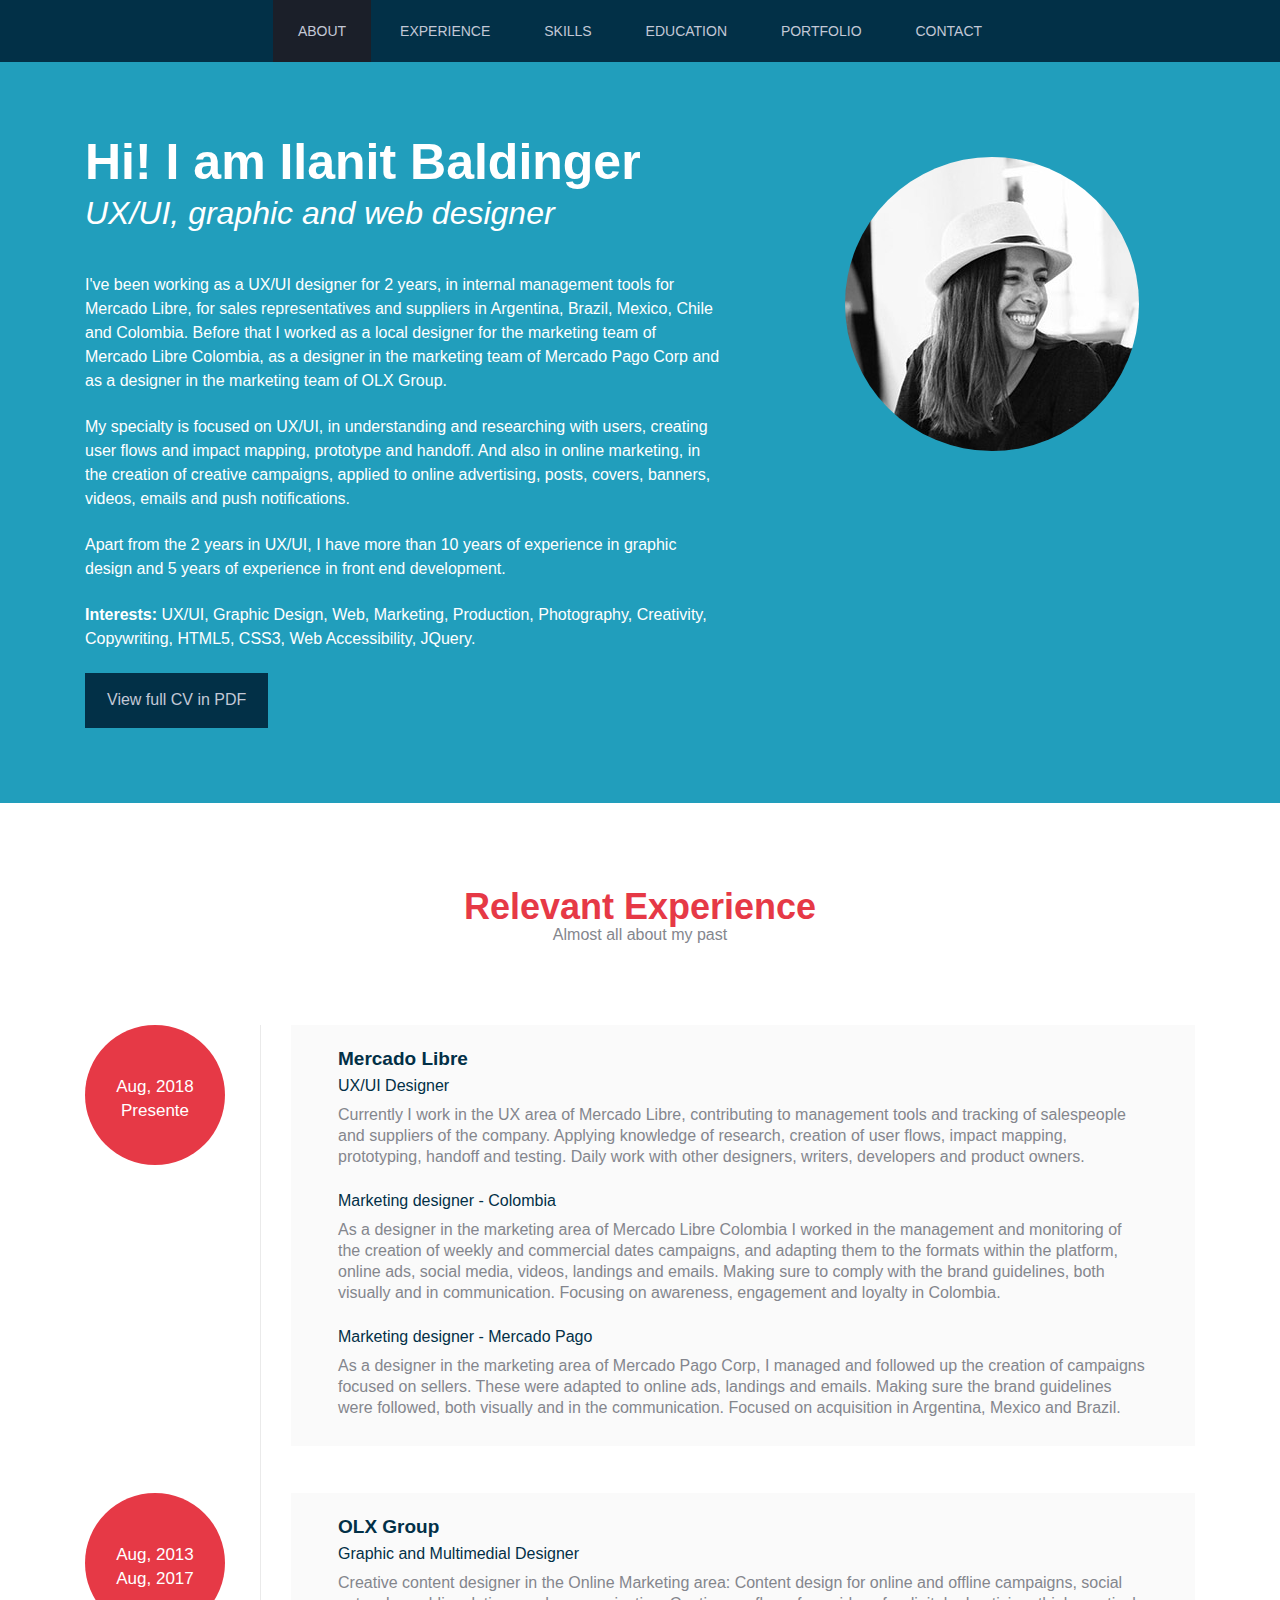
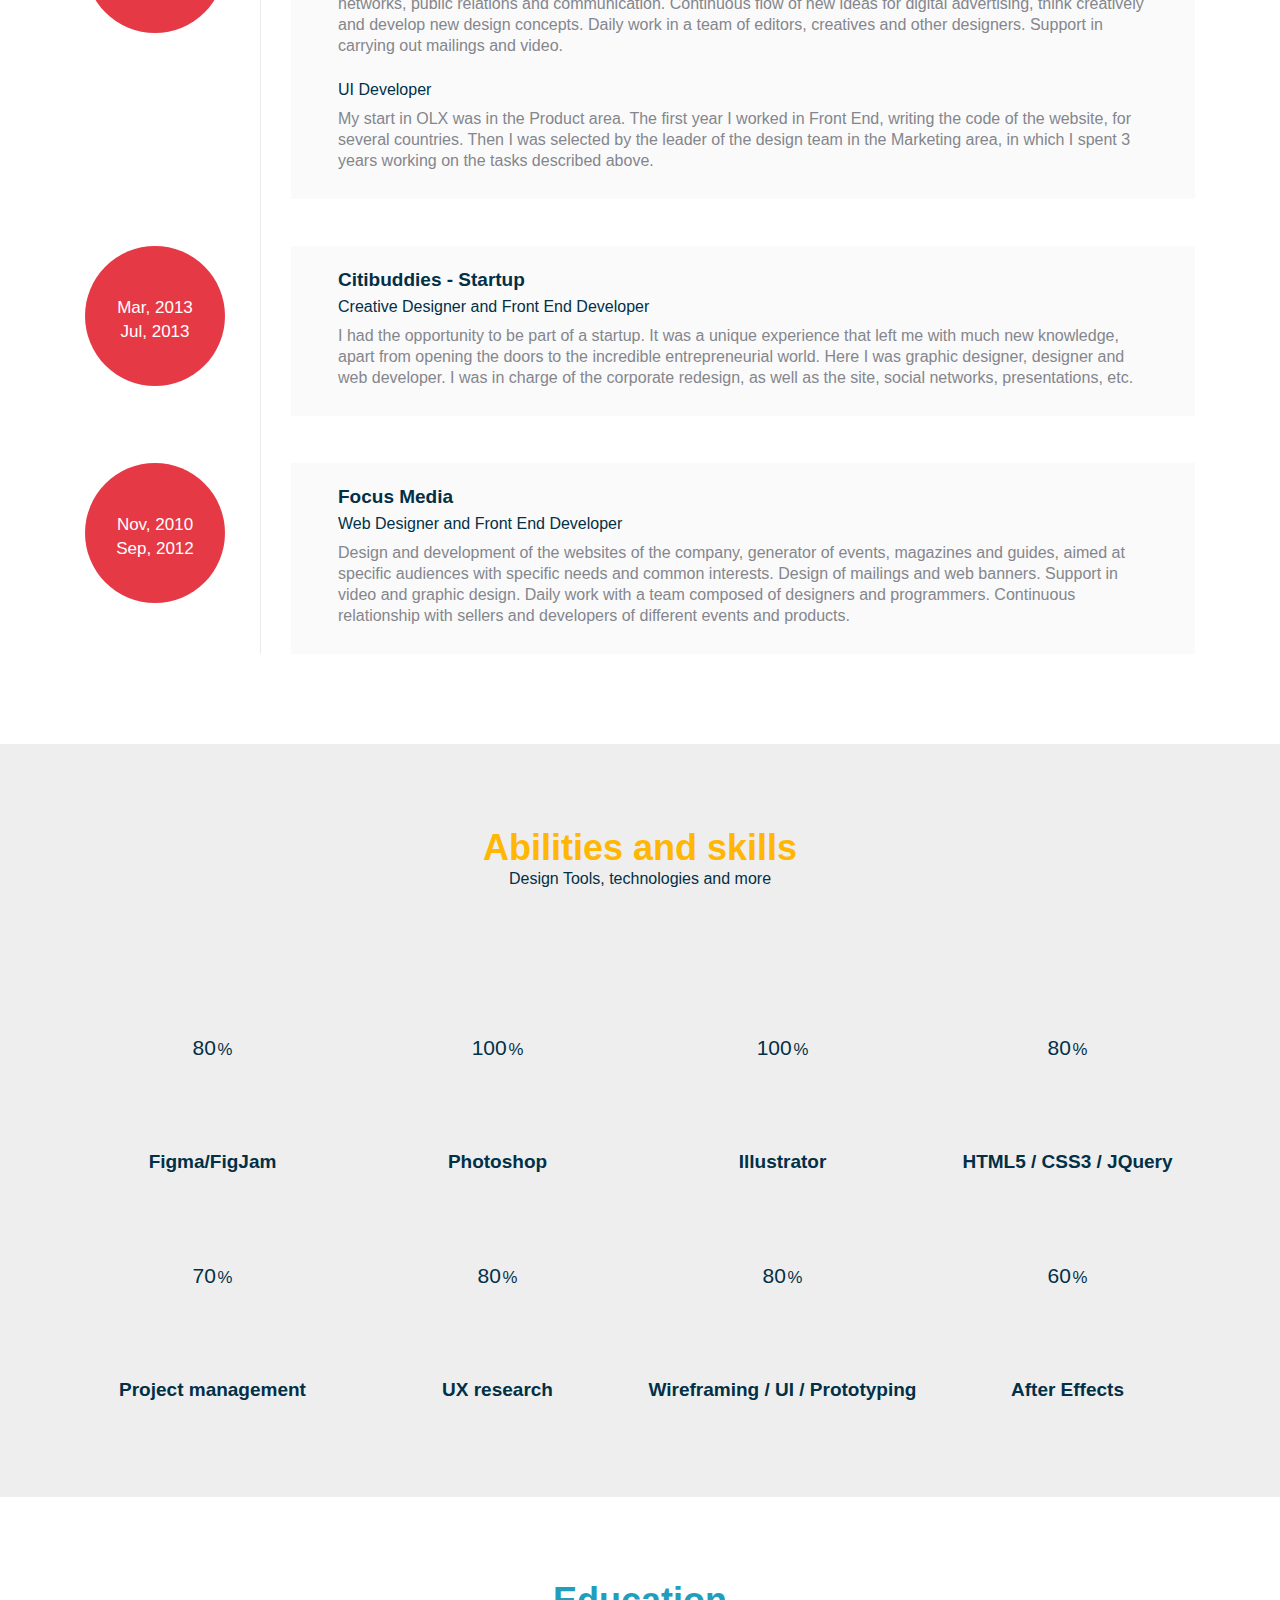
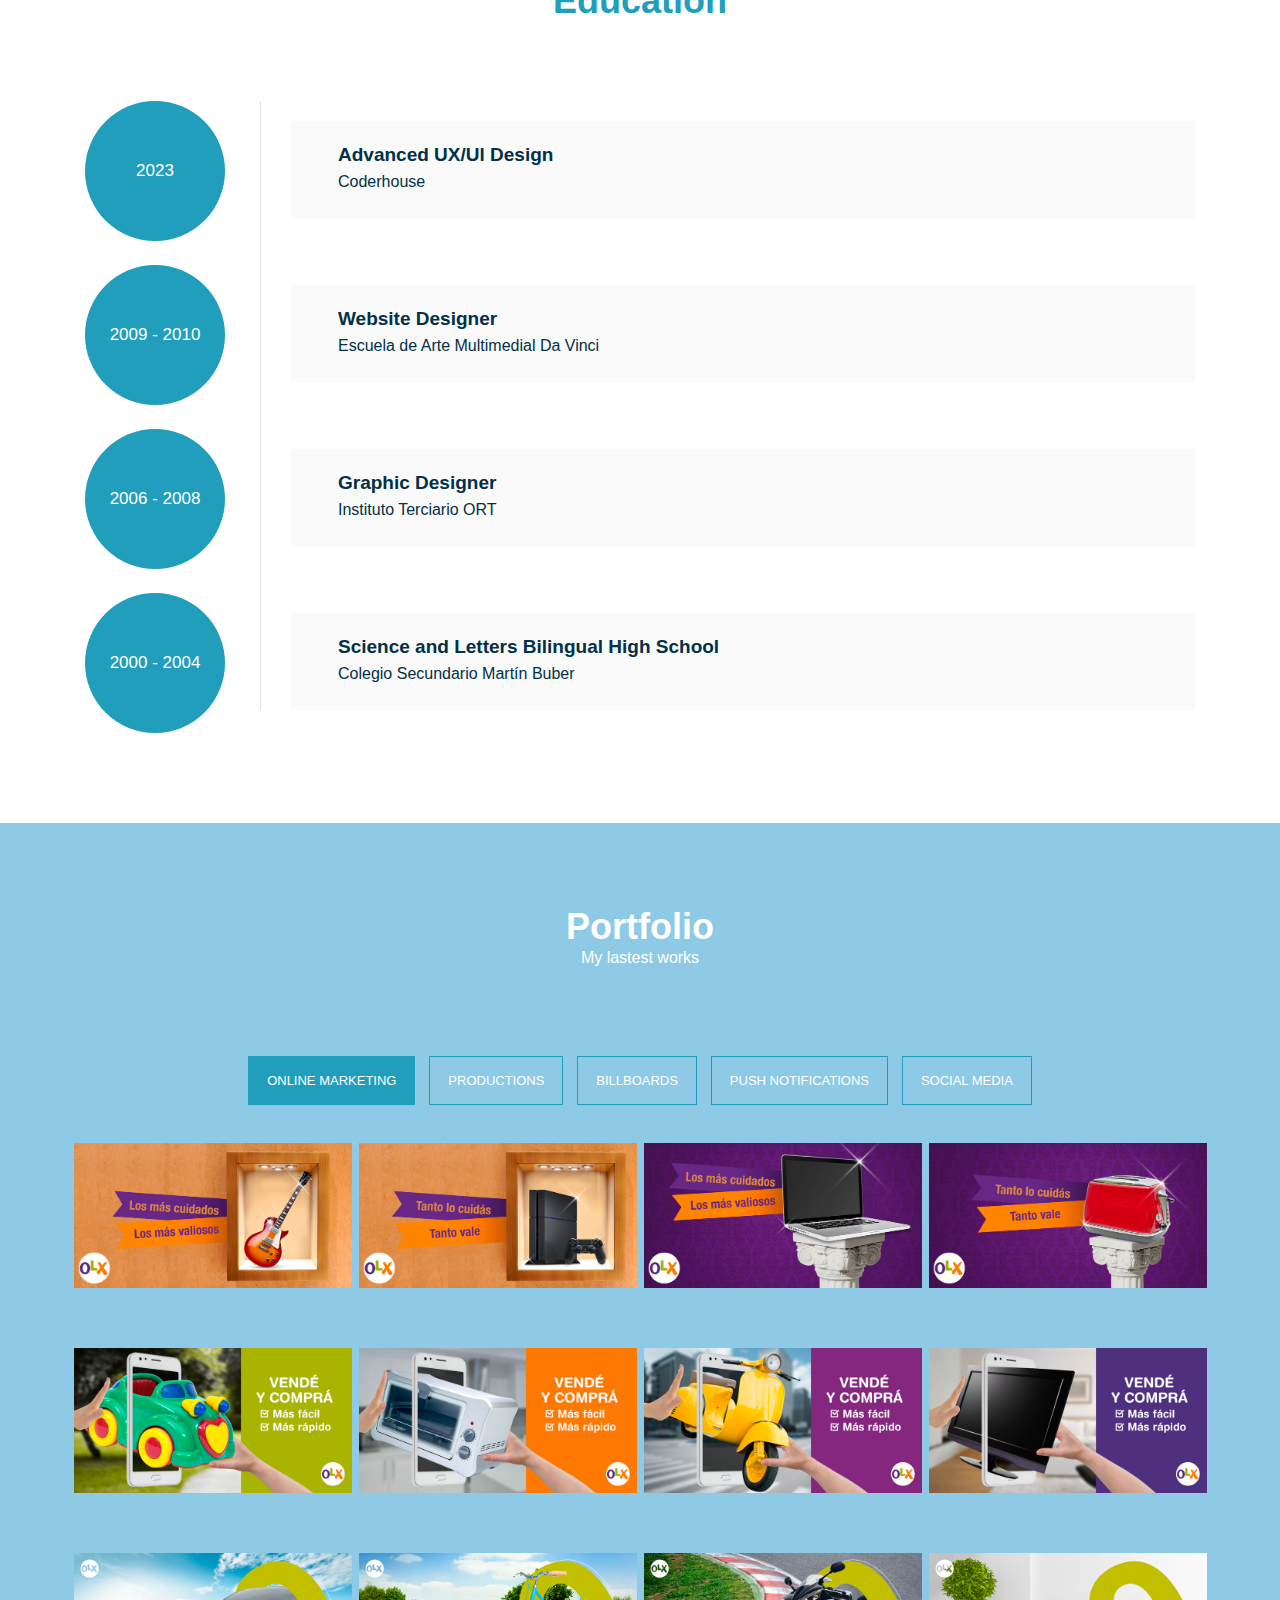
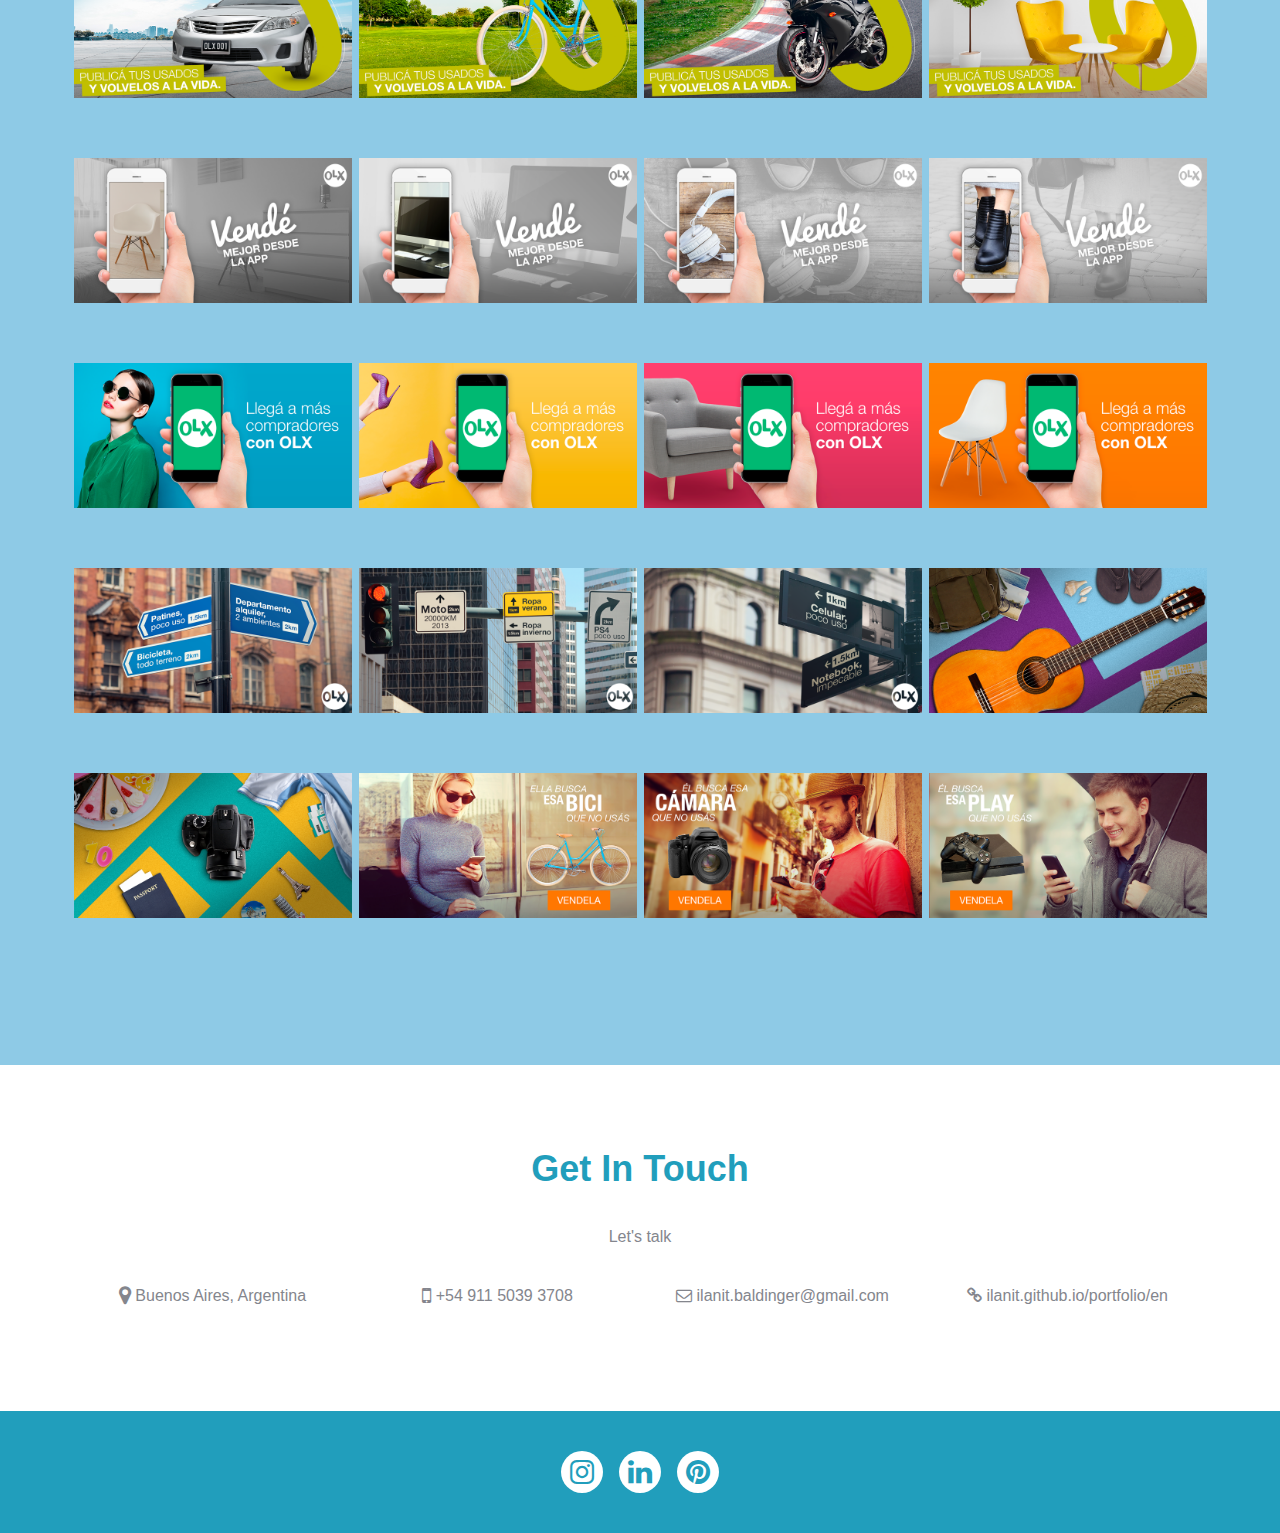
==== commit b979c35a: "cambio en textos" ====
--- a/en/index.html
+++ b/en/index.html
@@ -12,6 +12,8 @@
         <!--main style-->
         <link rel="stylesheet" type="text/css" media="screen" href="../files/bootstrap.css">
         <link rel="stylesheet" type="text/css" media="screen" href="../files/style.css">
+        <!-- Custom Effects -->
+        <link rel="stylesheet" type="text/css" media="screen" href="./files/effects.css">
 
 
         <!--google font style-->
@@ -78,7 +80,7 @@
                             <h2 class="subHeading">UX/UI, graphic and web designer</h2>
                             <p>I've been working as a UX/UI designer for 2 years, in internal management tools for Mercado Libre, for sales representatives and suppliers in Argentina, Brazil, Mexico, Chile and Colombia. Before that I worked as a local designer for the marketing team of Mercado Libre Colombia, as a designer in the marketing team of Mercado Pago Corp and as a designer in the marketing team of OLX Group.
                             </p>
-                            <p>My specialty is focused on UX/UI, in understanding and researching with users, creating flow and impact mapping, design in uplift and handoff. And also in online marketing, in the creation of creative campaigns, applied to online advertising, posts, covers, banners, videos, emails and push notifications.</p>
+                            <p>My specialty is focused on UX/UI, in understanding and researching with users, creating user flows and impact mapping, prototype and handoff. And also in online marketing, in the creation of creative campaigns, applied to online advertising, posts, covers, banners, videos, emails and push notifications.</p>
                             <p>Apart from the 2 years in UX/UI, I have more than 10 years of experience in graphic design and 5 years of experience in front end development. </p>
                             <p><strong>Interests:</strong> UX/UI, Graphic Design, Web, Marketing, Production, Photography, Creativity, Copywriting, HTML5, CSS3, Web Accessibility, JQuery.</p>
                             <a href="../files/CV-Ilanit-Baldinger-EN.pdf" class="bntDownload" target="_blank">View full CV in PDF</a>
@@ -113,7 +115,7 @@
                             <p>Currently I work in the UX area of Mercado Libre, contributing to management tools and tracking of salespeople and suppliers of the company. Applying knowledge of research, creation of user flows, impact mapping, prototyping, handoff and testing. Daily work with other designers, writers, developers and product owners.
                             </p>
                             <h5>Marketing designer - Colombia</h5>
-                            <p>As a designer in the marketing area of Mercado Libre Colombia I worked in the management and monitoring of the creation of weekly campaigns and commercial dates, and adapting them to the formats within the platform, online ads, social media, videos, landings and emails. Making sure to comply with the brand guidelines, both visually and in communication. Focusing on awareness, engagement and loyalty in Colombia.
+                            <p>As a designer in the marketing area of Mercado Libre Colombia I worked in the management and monitoring of the creation of weekly and commercial dates campaigns, and adapting them to the formats within the platform, online ads, social media, videos, landings and emails. Making sure to comply with the brand guidelines, both visually and in communication. Focusing on awareness, engagement and loyalty in Colombia.
                             </p>
                             <h5>Marketing designer - Mercado Pago</h5>
                             <p>As a designer in the marketing area of Mercado Pago Corp, I managed and followed up the creation of campaigns focused on sellers. These were adapted to online ads, landings and emails. Making sure the brand guidelines were followed, both visually and in the communication. Focused on acquisition in Argentina, Mexico and Brazil.
@@ -181,8 +183,8 @@
             <div class="container">
             
                 <div class="heading">
-                    <h2>My Skills</h2>
-                    <p>Design Tools and Technologies</p>
+                    <h2>Abilities and skills</h2>
+                    <p>Design Tools, technologies and more</p>
                 </div>
                 <div class="row">
 
@@ -219,21 +221,31 @@
                     <div class=" col-xs-6 col-sm-4 col-md-3 col-lg-3  skillsArea">
                         
                             <span class="chart skilBg" data-percent="80">
-                                <span class="percent">85</span>
+                                <span class="percent">80</span>
                             <canvas height="152" width="152"></canvas></span>
                             
-                            <h4>HTML5 / CSS3</h4>
+                            <h4>HTML5 / CSS3 / JQuery</h4>
                             <!-- <p>Because we don't have to use it a lot</p>-->
                     </div>
                     
                     <div class=" col-xs-6 col-sm-4 col-md-3 col-lg-3  skillsArea">
                             
-                            <span class="chart skilBg" data-percent="60">
-                                <span class="percent">60</span>
+                            <span class="chart skilBg" data-percent="70">
+                                <span class="percent">70</span>
                             <canvas height="152" width="152"></canvas></span>
                             
-                            <h4>JQuery</h4>
+                            <h4>Project management</h4>
                             <!-- <p>Because we have to be all the time learning</p>-->
+                    </div>
+
+                     <div class=" col-xs-6 col-sm-4 col-md-3 col-lg-3  skillsArea">
+                            
+                            <span class="chart skilBg" data-percent="80">
+                                <span class="percent">80</span>
+                            <canvas height="152" width="152"></canvas></span>
+                            
+                            <h4>UX research</h4>
+                            <!-- <p>Donec accumsan ligula vitae mag na curabitur id</p>-->
                     </div>
                     
                     <div class=" col-xs-6 col-sm-4 col-md-3 col-lg-3  skillsArea">
@@ -242,10 +254,11 @@
                                 <span class="percent">80</span>
                             <canvas height="152" width="152"></canvas></span>
                             
-                            <h4>Flash</h4>
+                            <h4>Wireframing / UI / Prototyping</h4>
                             <!-- <p></p> -->
                     </div>
                     
+                   
                     <div class=" col-xs-6 col-sm-4 col-md-3 col-lg-3  skillsArea">
                             
                             <span class="chart skilBg" data-percent="60">
@@ -253,15 +266,6 @@
                             <canvas height="152" width="152"></canvas></span>
                             
                             <h4>After Effects</h4>
-                            <!-- <p>Donec accumsan ligula vitae mag na curabitur id</p>-->
-                    </div>
-                    <div class=" col-xs-6 col-sm-4 col-md-3 col-lg-3  skillsArea">
-                            
-                            <span class="chart skilBg" data-percent="60">
-                                <span class="percent">60</span>
-                            <canvas height="152" width="152"></canvas></span>
-                            
-                            <h4>InDesign</h4>
                             <!-- <p>Because we have allways something new to learn</p>-->
                     </div>
                     
@@ -275,7 +279,7 @@
         	
             <div class="container">
             	<div class="heading">
-                    <h2>Education and courses</h2>
+                    <h2>Education</h2>
                     <p></p>
                 </div>
 
@@ -352,13 +356,14 @@
                 <div class="portfolioFilter">
                     
                     <ul>
+                        <!-- <li><a href="#" data-filter=".mktcampaings" class="current">Marketing campaings</a></li> -->
                         <li><a href="#" data-filter=".mkt" class="current">Online Marketing</a></li>
                         <li><a href="#" data-filter=".producciones" class="">Productions</a></li>
                         <li><a href="#" data-filter=".via" class="">Billboards</a></li>
                         <!-- <li><a href="#" data-filter=".keyvisual" class="">Key Visuals</a></li> -->
                         <li><a href="#" data-filter=".push" class="">Push Notifications</a></li>
                         <li><a href="#" data-filter=".redes" class="">Social Media</a></li>
-                        <li><a href="#" data-filter=".emails" class="">Emails</a></li>
+                        <!-- <li><a href="#" data-filter=".emails" class="">Emails</a></li> -->
                     </ul>
                 
                 </div>
@@ -367,7 +372,20 @@
                 
                     
                     
-                    <!-- Start Performance 02 -->
+                    <!-- Start Marketing campaings -->
+
+                    <li class="mktcampaings col-xs-6 col-sm-4 col-md-3 col-lg-3 isotope-item isotope-hidden" style="position: absolute; left: 0px; top: 0px; transform: translate3d(0px, 0px, 0px) scale3d(0.001, 0.001, 1); opacity: 0;">
+                        <div class="lightCon">
+                            <span class="hoverBox">
+                                <span class="smallIcon">
+                                    <a rel="lightbox-demo" href="../images/olx04/vitrina-01-Guitarra.png" title="Como nuevo | Idea y realización" class="zoom lb lb_warsaw1"><i class="fa fa-search fa-2x"></i></a>
+                                </span>
+                            </span>
+                            <img src="../images/olx04/vitrina-01-Guitarra.png" alt="">
+                        </div>
+                    </li>
+
+                    <!-- Start Online Marketing -->
                     
                     <li class="mkt col-xs-6 col-sm-4 col-md-3 col-lg-3 isotope-item isotope-hidden" style="position: absolute; left: 0px; top: 0px; transform: translate3d(0px, 0px, 0px) scale3d(0.001, 0.001, 1); opacity: 0;">
                         <div class="lightCon">
@@ -1435,6 +1453,8 @@
 
     <!--contact form js-->
     <script type="text/javascript" src="../files/jquery.contact.js"></script>
-
+     
+    <!-- Custom Effects -->
+    <script src="./files/effects.js"></script>
     </body>
 </html>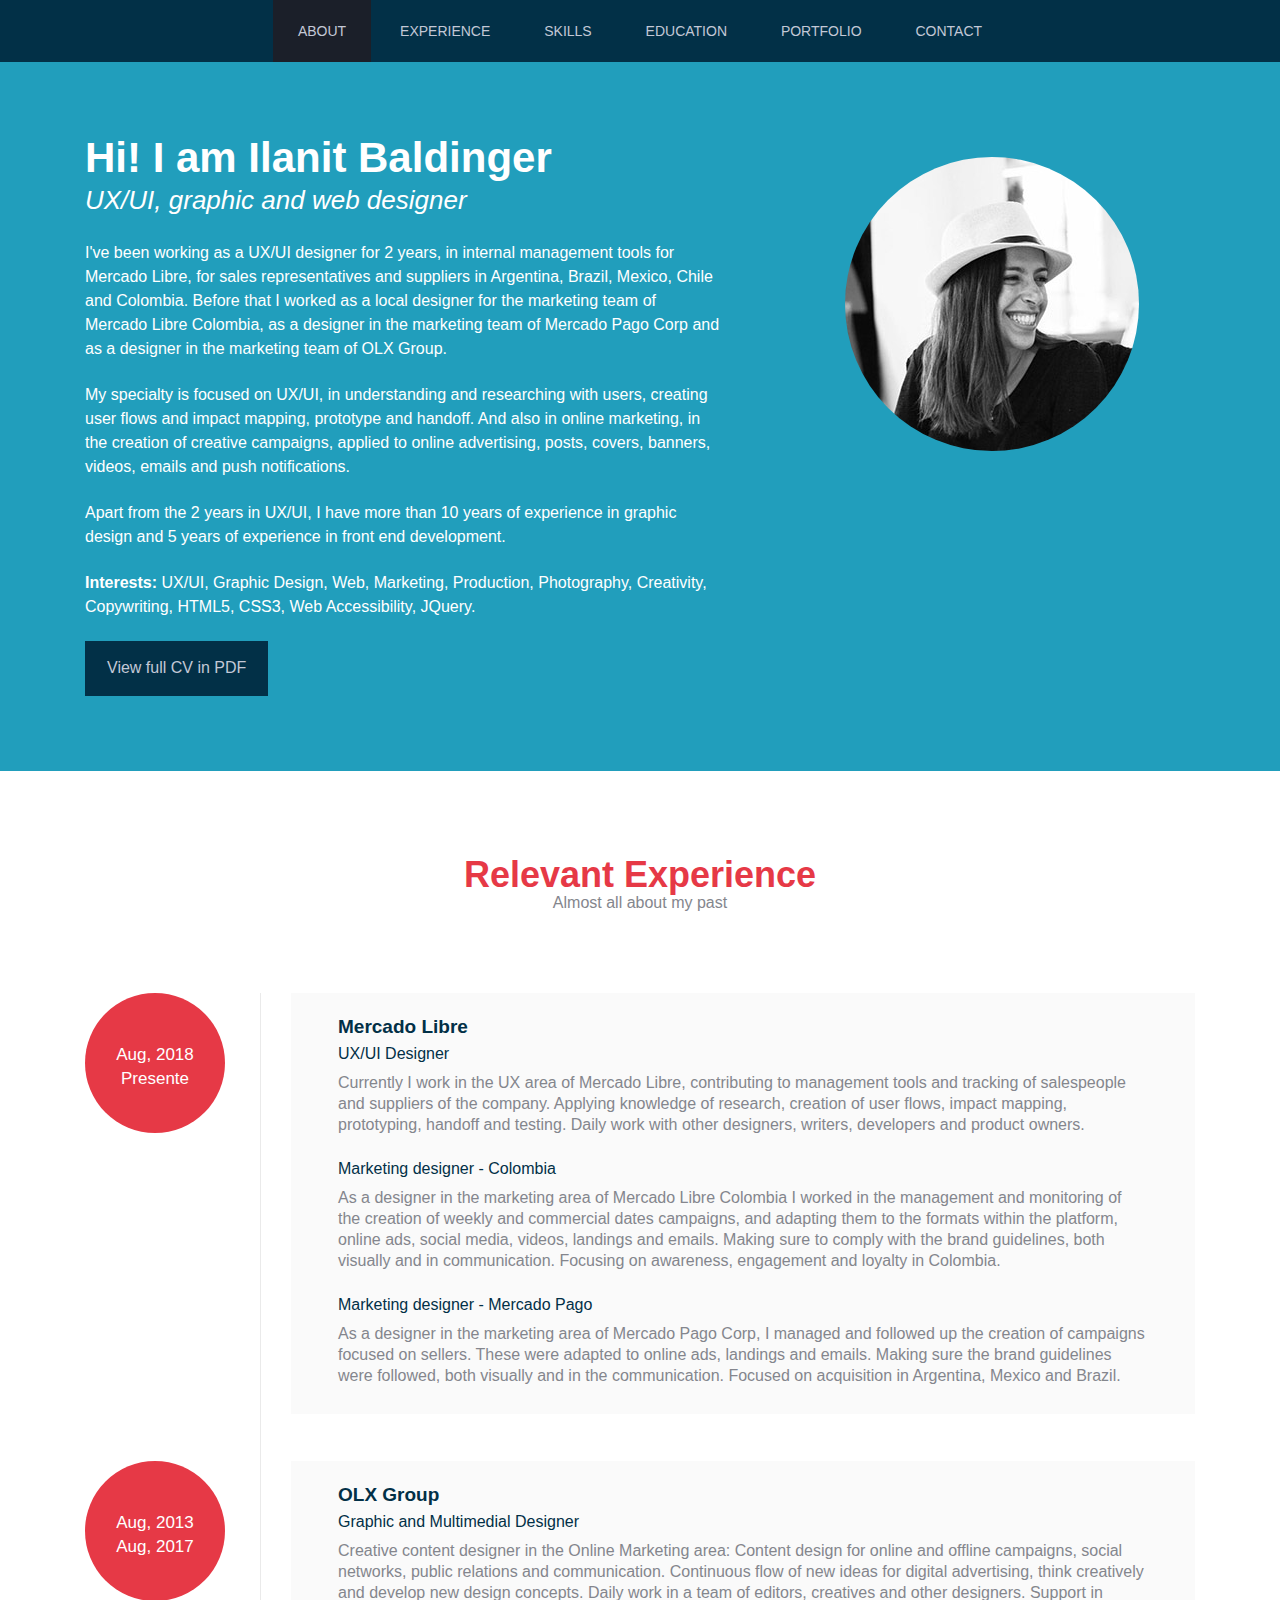
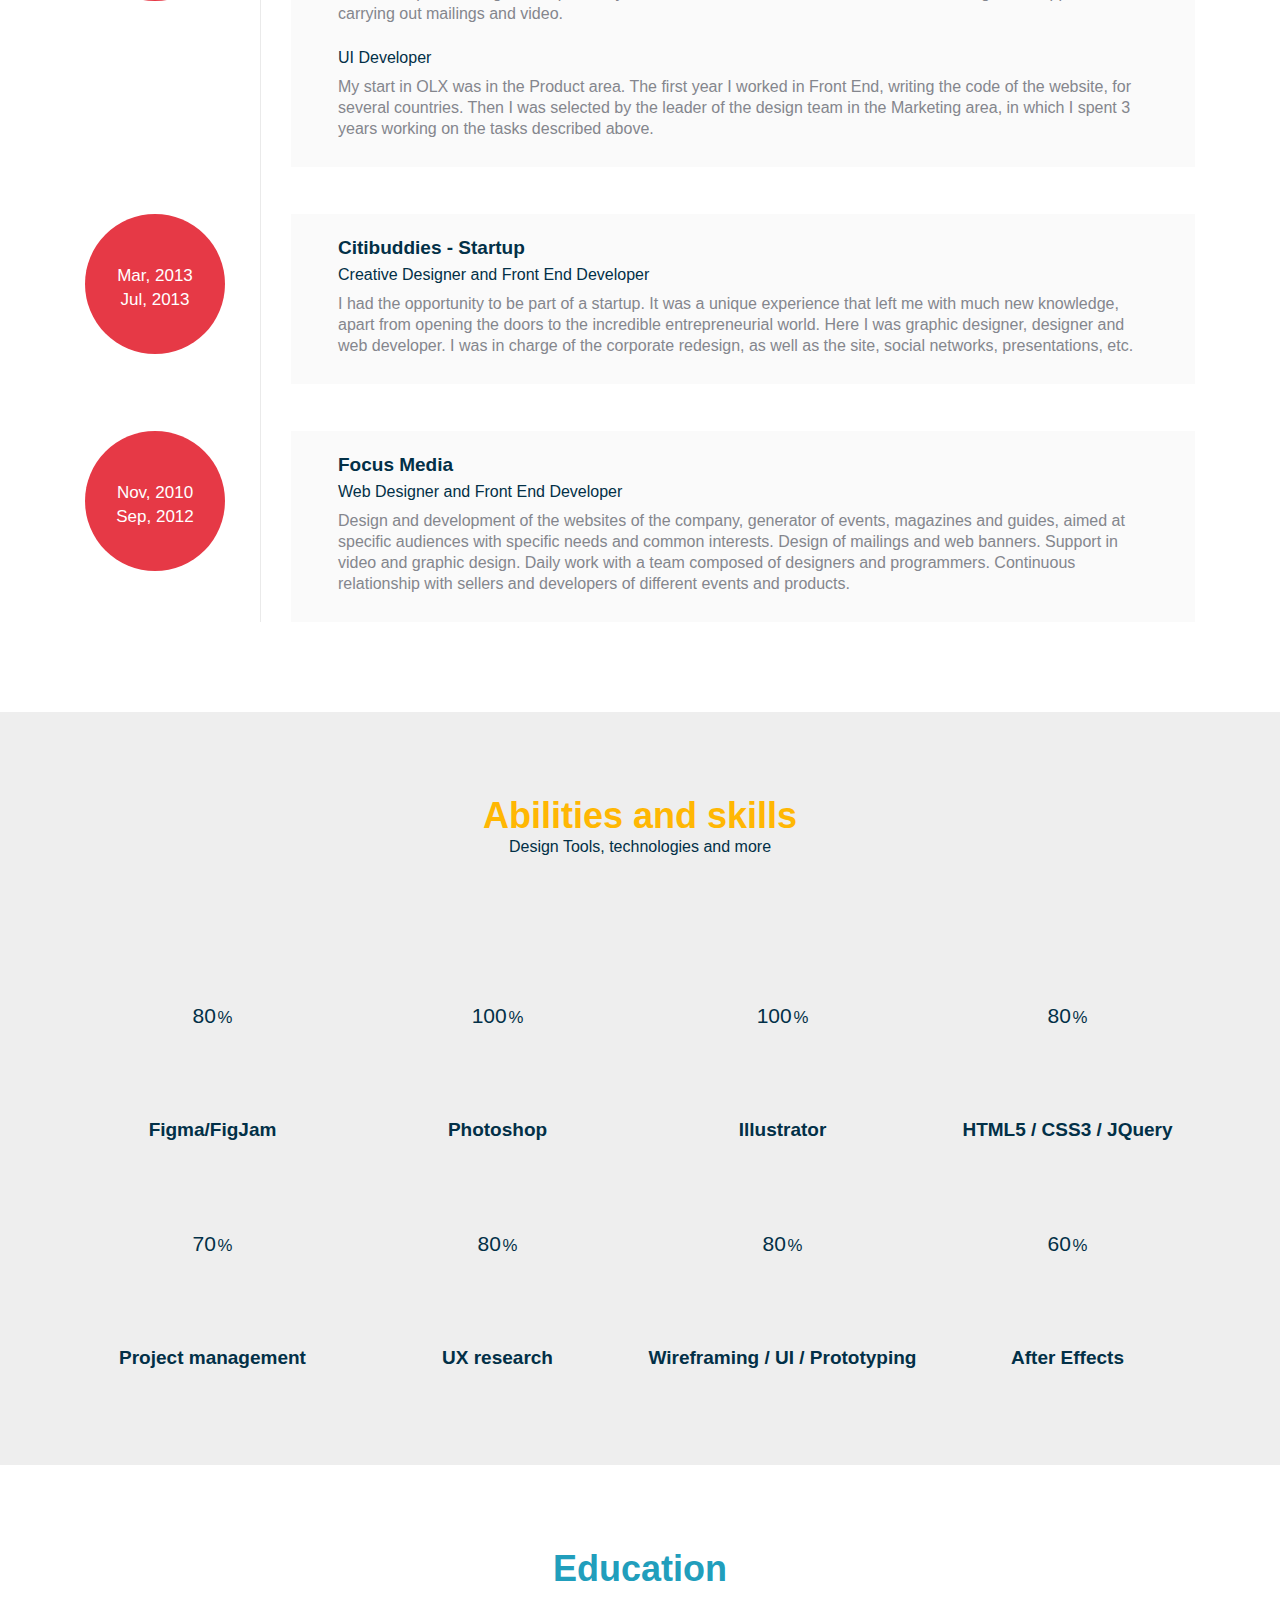
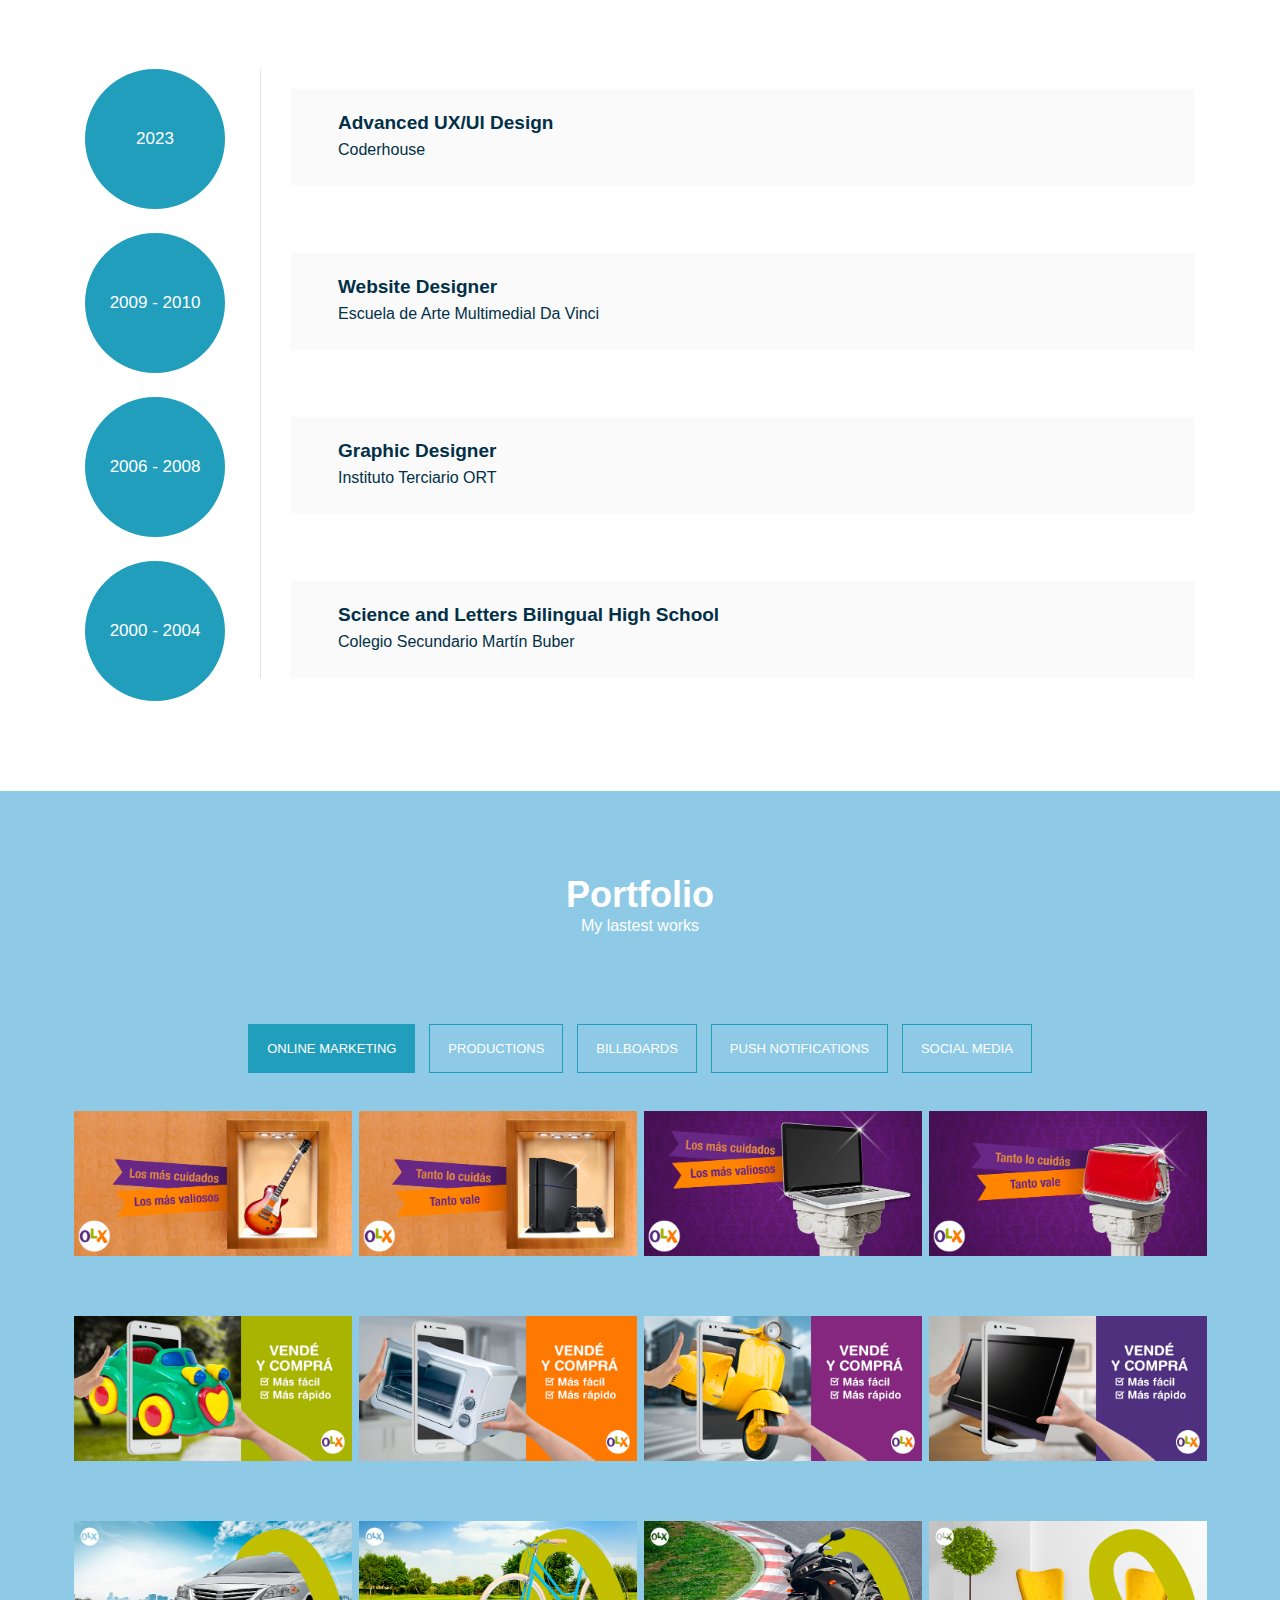
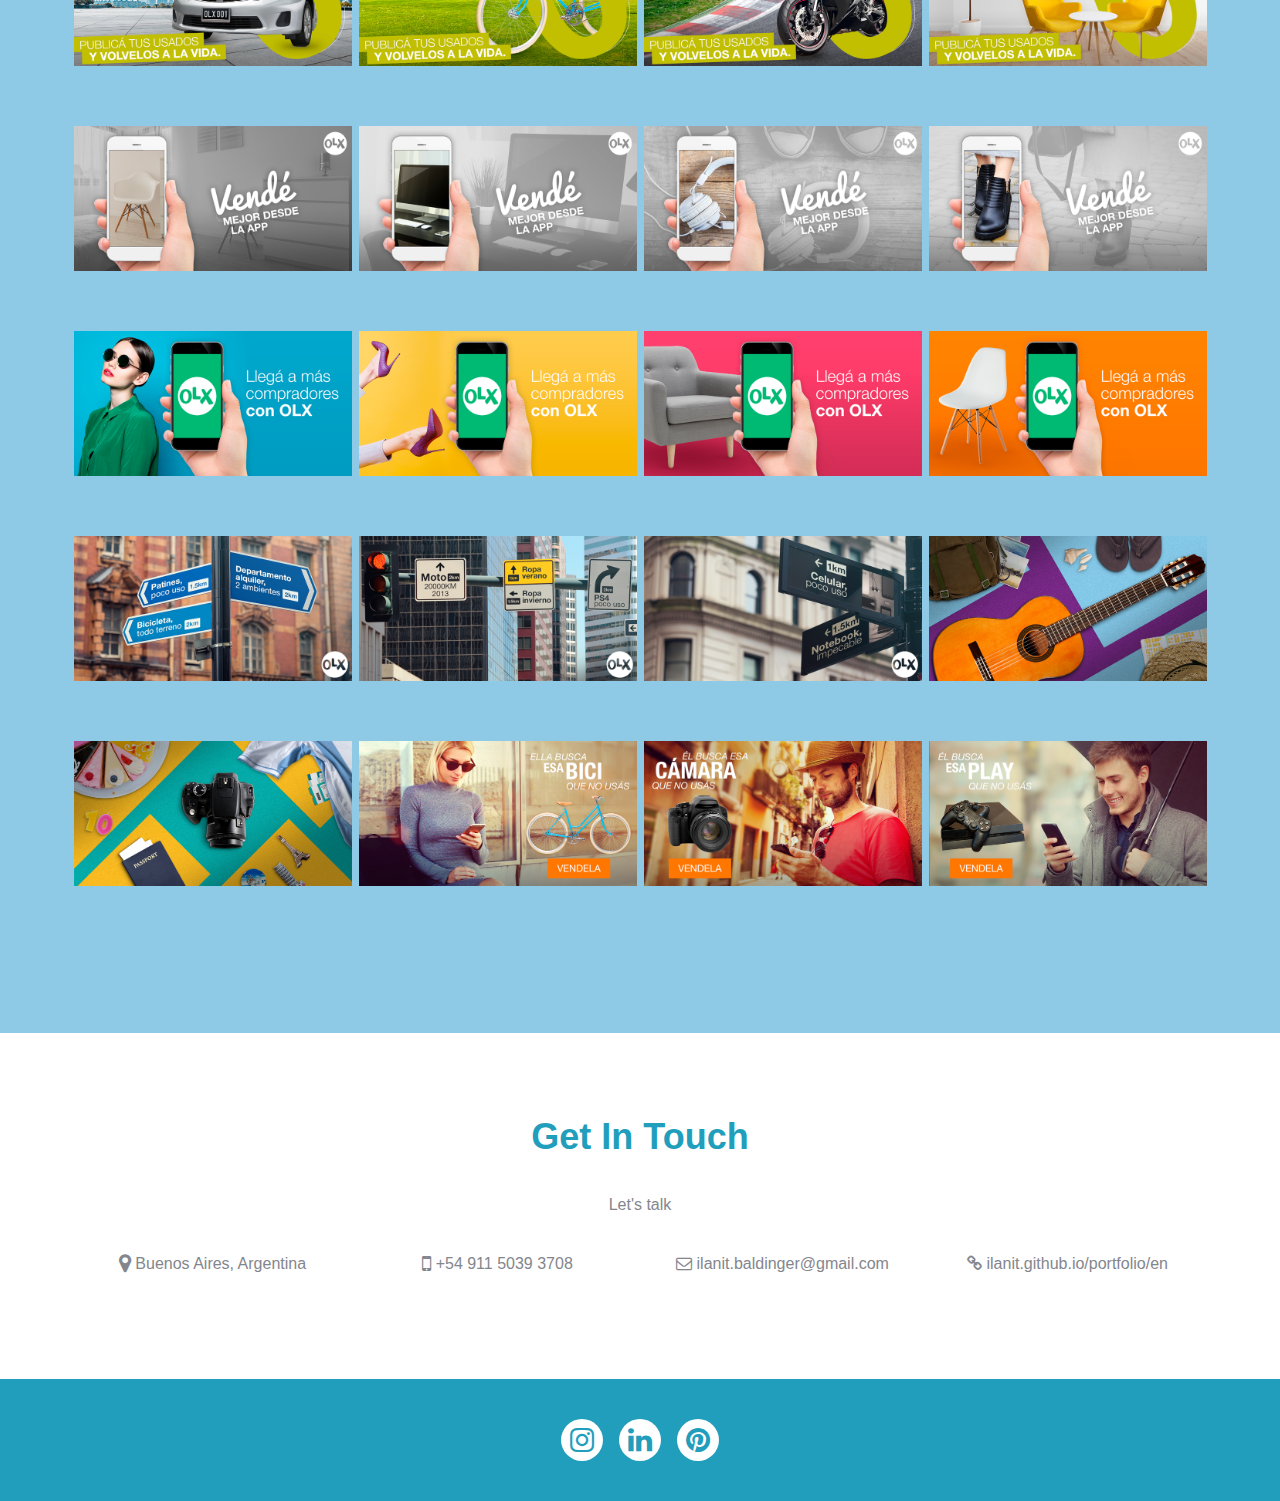
==== commit 58b8e5c8: "efectos en EN" ====
--- a/en/index.html
+++ b/en/index.html
@@ -13,7 +13,7 @@
         <link rel="stylesheet" type="text/css" media="screen" href="../files/bootstrap.css">
         <link rel="stylesheet" type="text/css" media="screen" href="../files/style.css">
         <!-- Custom Effects -->
-        <link rel="stylesheet" type="text/css" media="screen" href="./files/effects.css">
+        <link rel="stylesheet" type="text/css" media="screen" href="../files/effects.css">
 
 
         <!--google font style-->
@@ -83,7 +83,7 @@
                             <p>My specialty is focused on UX/UI, in understanding and researching with users, creating user flows and impact mapping, prototype and handoff. And also in online marketing, in the creation of creative campaigns, applied to online advertising, posts, covers, banners, videos, emails and push notifications.</p>
                             <p>Apart from the 2 years in UX/UI, I have more than 10 years of experience in graphic design and 5 years of experience in front end development. </p>
                             <p><strong>Interests:</strong> UX/UI, Graphic Design, Web, Marketing, Production, Photography, Creativity, Copywriting, HTML5, CSS3, Web Accessibility, JQuery.</p>
-                            <a href="../files/CV-Ilanit-Baldinger-EN.pdf" class="bntDownload" target="_blank">View full CV in PDF</a>
+                            <a href="../files/CV-Ilanit-Baldinger-EN-2023.pdf" class="bntDownload" target="_blank">View full CV in PDF</a>
                         </div>
                         <div class=" col-xs-12 col-sm-12 col-md-4 col-lg-4 col-md-offset-1 col-lg-offset-1 proPic">
                             <img src="../images/me.jpg" alt="" class="img-circle topmar">
@@ -1455,6 +1455,6 @@
     <script type="text/javascript" src="../files/jquery.contact.js"></script>
      
     <!-- Custom Effects -->
-    <script src="./files/effects.js"></script>
+    <script src="../files/effects.js"></script>
     </body>
 </html>--- a/files/style.css
+++ b/files/style.css
@@ -389,13 +389,13 @@
 ------------------------------------------------------*/
 
 .aboutme h1 {
-	font-size: 50px;
-	line-height: 50px;
+	font-size: 42px;
+	line-height: 42px;
 }
 .aboutme h2 {
-	font-size: 32px;
-	line-height: 36px;
-	margin-bottom: 20px;
+	font-size: 26px;
+	line-height: 26px;
+	margin-bottom: 6px;
 }
 .aboutme {
 	background:#219ebc;
--- a/files/effects.css
+++ b/files/effects.css
@@ -0,0 +1,11 @@
+.effect-change-background-color {
+    transition: background-color 0.7s ease-in;
+}
+
+.effect-change-background-color.bg-dark-cyan {
+    background-color: #219ebc;
+}
+
+.effect-change-background-color.bg-red {
+    background-color: #e63946;
+}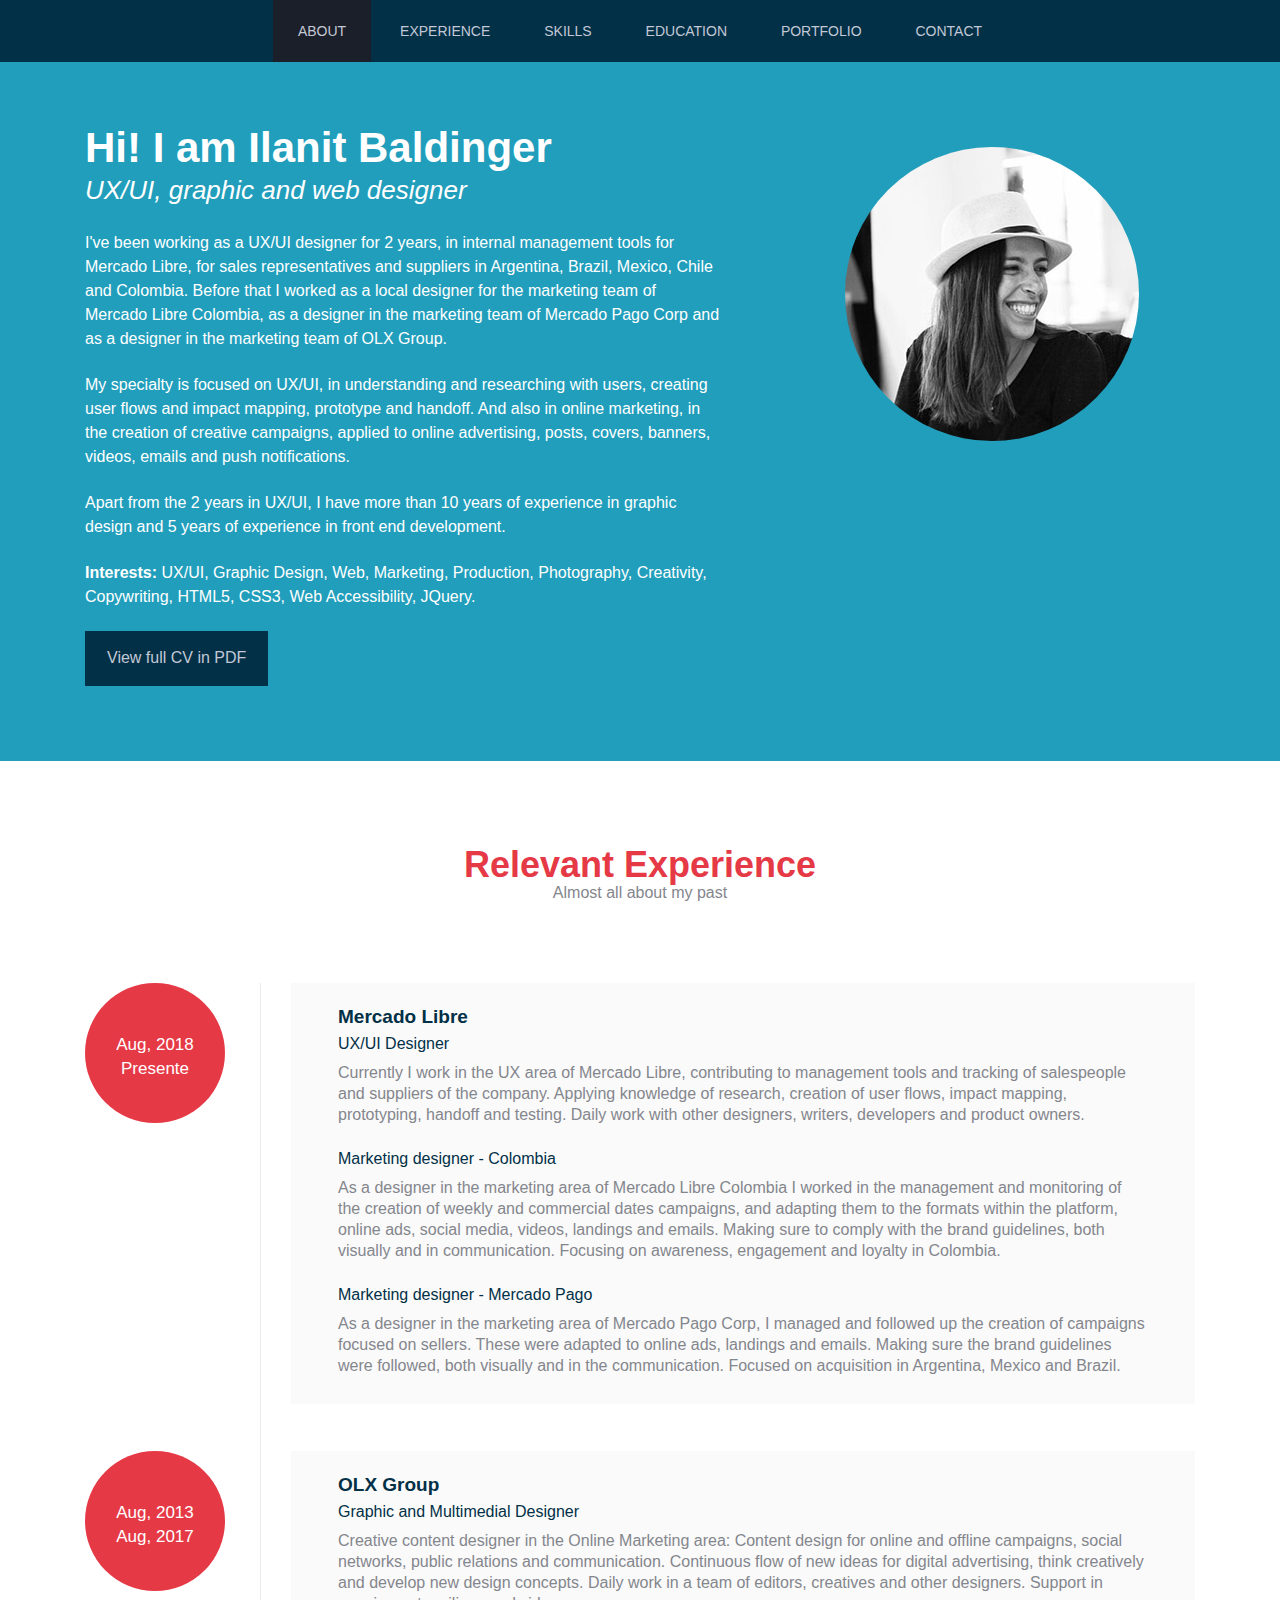
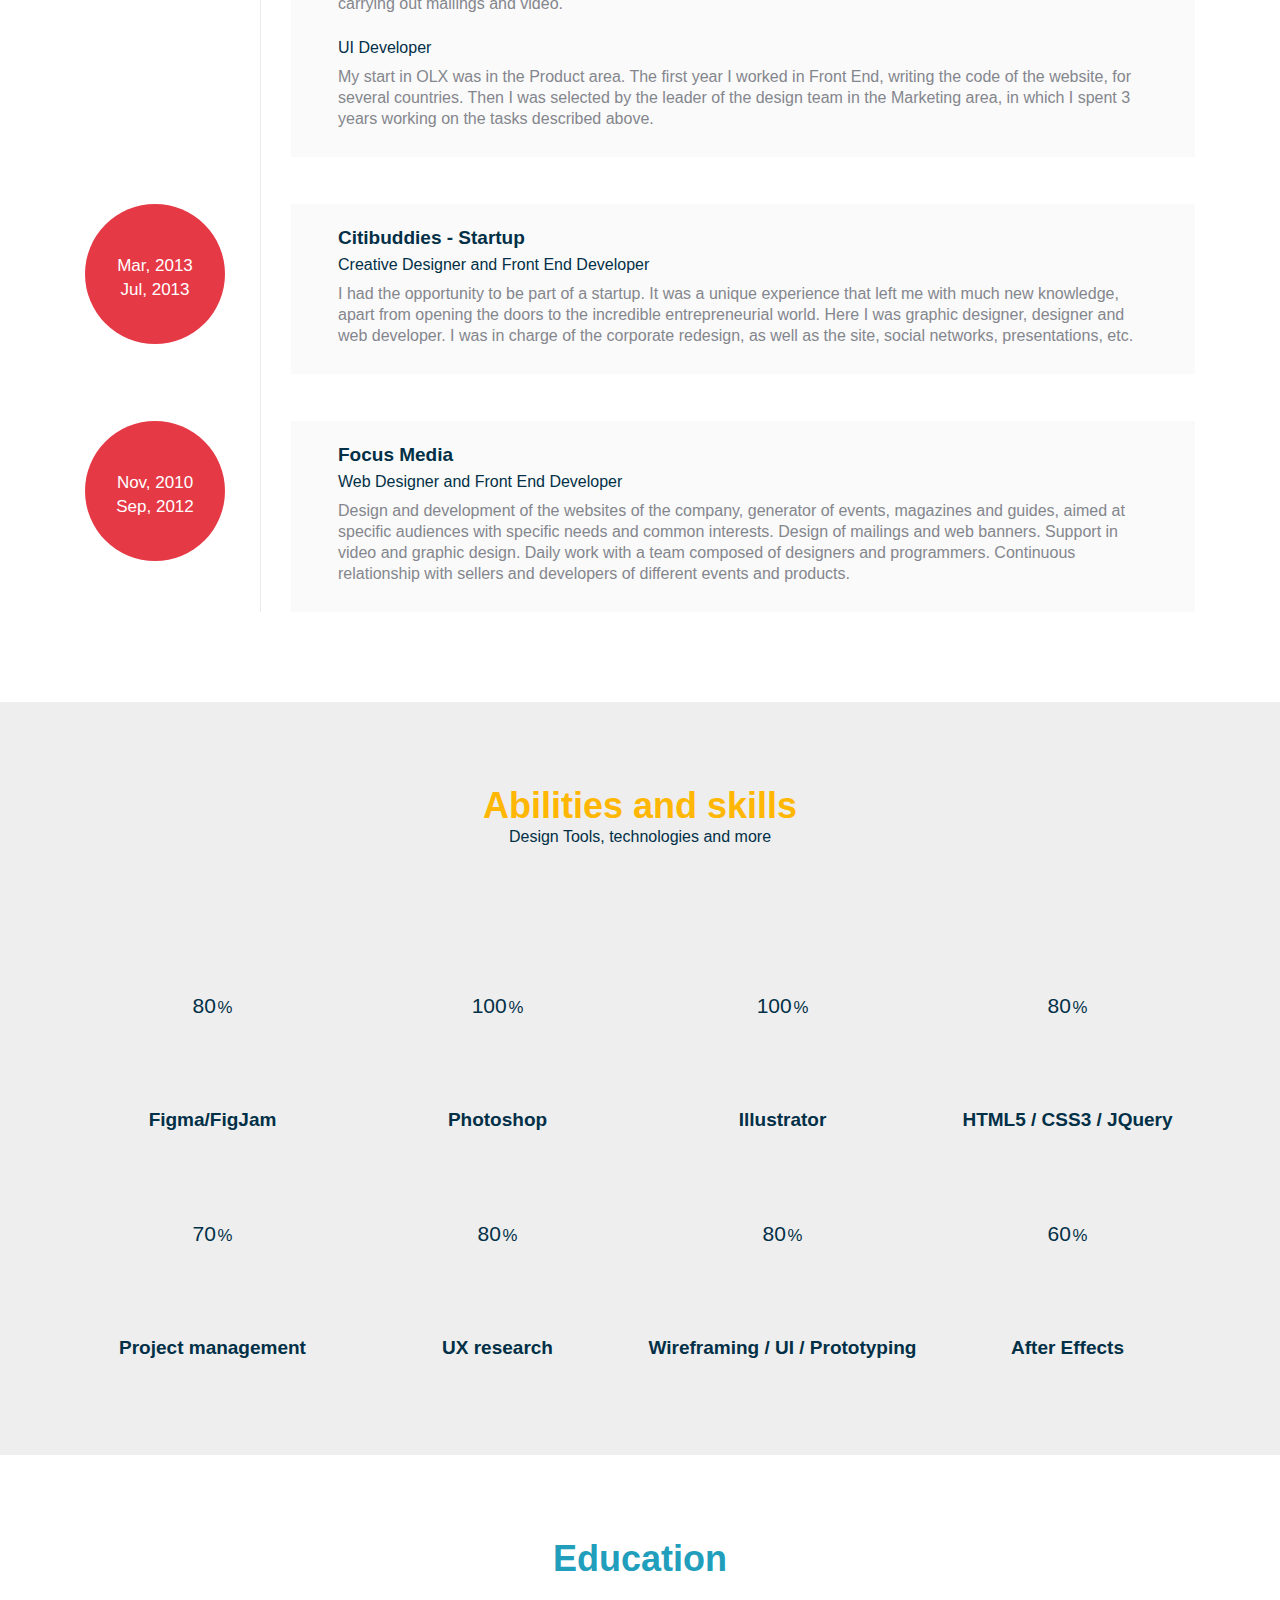
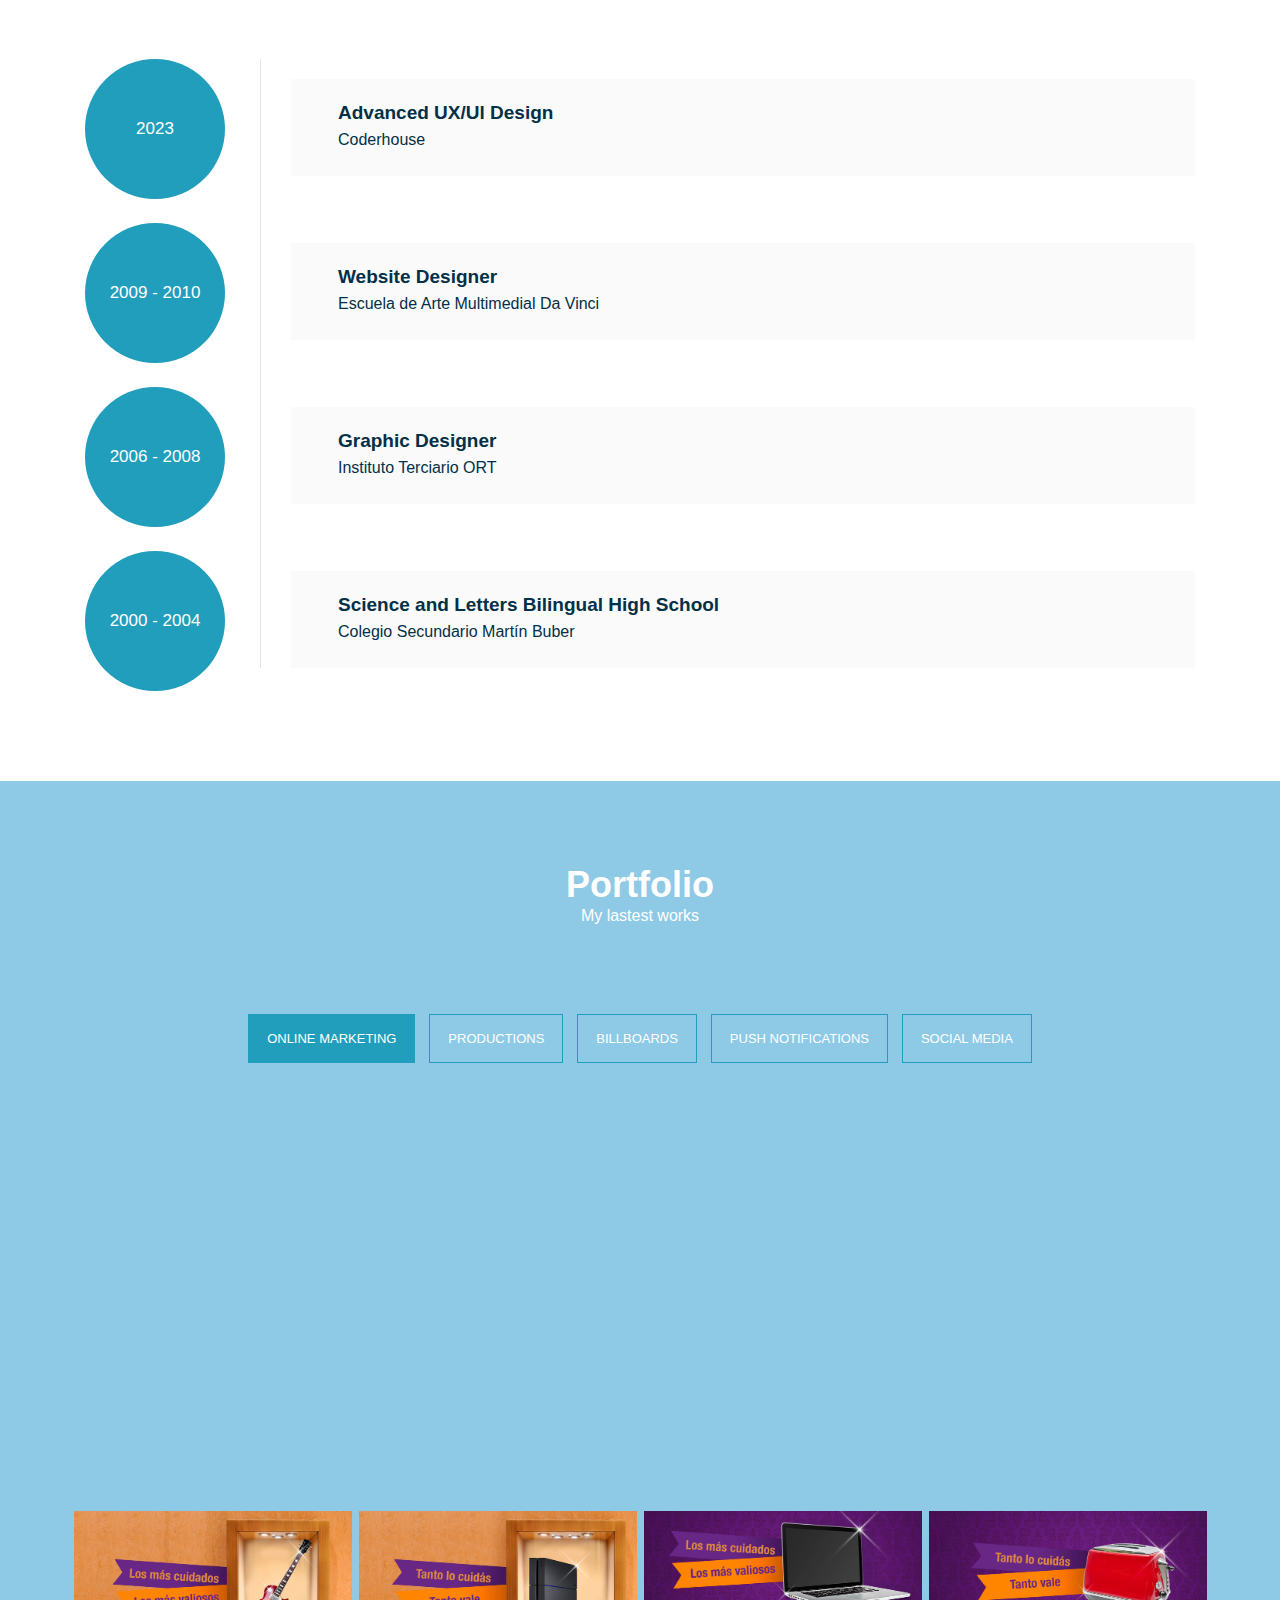
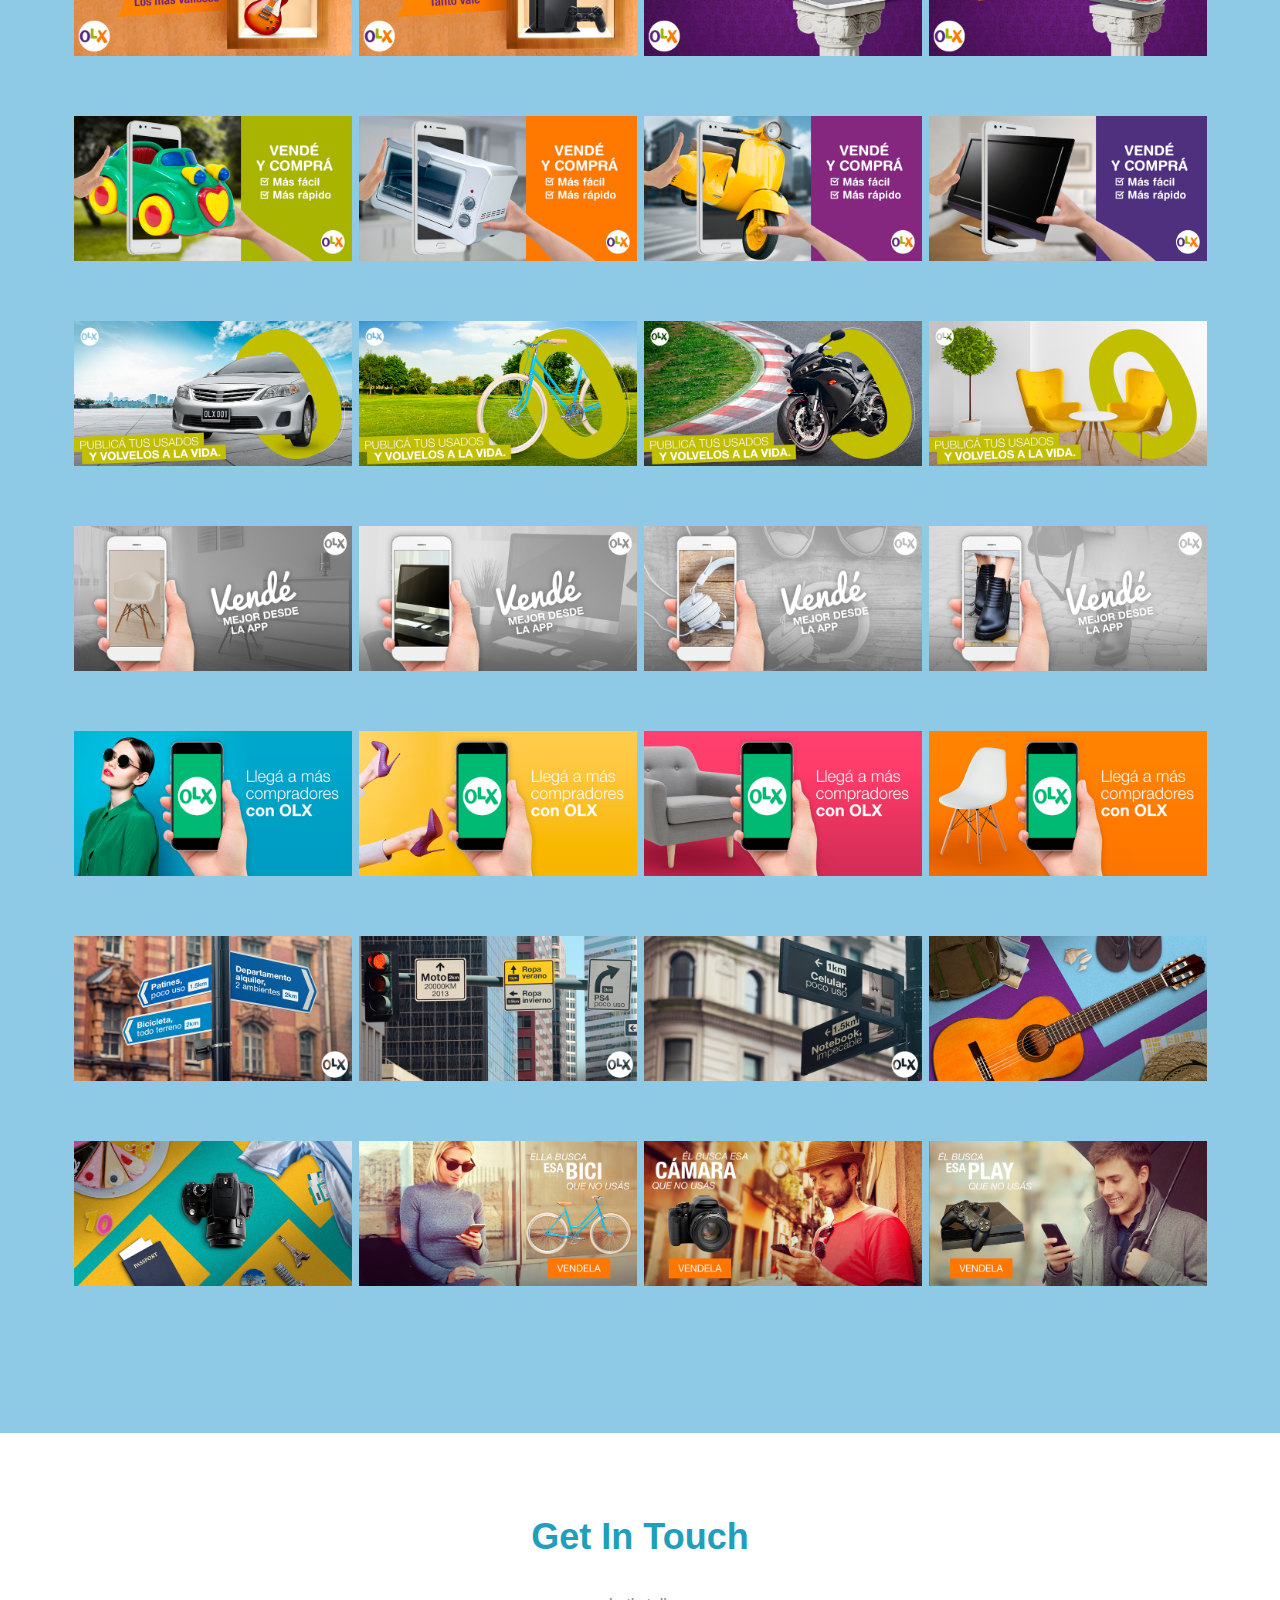
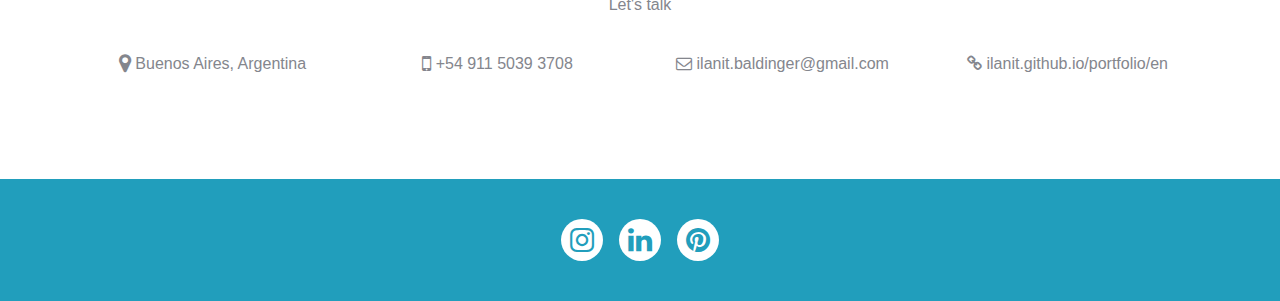
==== commit 81963ce0: "imagenes nuevas mp" ====
--- a/en/index.html
+++ b/en/index.html
@@ -372,7 +372,96 @@
                 
                     
                     
-                    <!-- Start Marketing campaings -->
+                    <!-- Start Online Marketing MP -->
+                     <li class="mkt col-xs-6 col-sm-4 col-md-3 col-lg-3 isotope-item isotope-hidden" style="position: absolute; left: 0px; top: 0px; transform: translate3d(0px, 0px, 0px) scale3d(0.001, 0.001, 1); opacity: 0;">
+                        <div class="lightCon">
+                            <span class="hoverBox">
+                                <span class="smallIcon">
+                                    <a rel="lightbox-demo" href="images/mp01/01.jpg" title="Invitá y ganá | Idea y realización" class="zoom lb lb_warsaw1"><i class="fa fa-search fa-2x"></i></a>
+                                </span>
+                            </span>
+                            <img src="images/mp01/01.jpg" alt="" >
+                        </div>
+                    </li> 
+
+                    <li class="mkt col-xs-6 col-sm-4 col-md-3 col-lg-3 isotope-item isotope-hidden" style="position: absolute; left: 0px; top: 0px; transform: translate3d(0px, 0px, 0px) scale3d(0.001, 0.001, 1); opacity: 0;">
+                        <div class="lightCon">
+                            <span class="hoverBox">
+                                <span class="smallIcon">
+                                    <a rel="lightbox-demo" href="images/mp01/02.jpg" title="Invitá y ganá | Idea y realización" class="zoom lb lb_warsaw1"><i class="fa fa-search fa-2x"></i></a>
+                                </span>
+                            </span>
+                            <img src="images/mp01/02.jpg" alt="" >
+                        </div>
+                    </li>
+                    <li class="mkt col-xs-6 col-sm-4 col-md-3 col-lg-3 isotope-item isotope-hidden" style="position: absolute; left: 0px; top: 0px; transform: translate3d(0px, 0px, 0px) scale3d(0.001, 0.001, 1); opacity: 0;">
+                        <div class="lightCon">
+                            <span class="hoverBox">
+                                <span class="smallIcon">
+                                    <a rel="lightbox-demo" href="images/mp01/03.jpg" title="Invitá y ganá | Idea y realización" class="zoom lb lb_warsaw1"><i class="fa fa-search fa-2x"></i></a>
+                                </span>
+                            </span>
+                            <img src="images/mp01/03.jpg" alt="" >
+                        </div>
+                    </li> 
+
+                    <li class="mkt col-xs-6 col-sm-4 col-md-3 col-lg-3 isotope-item isotope-hidden" style="position: absolute; left: 0px; top: 0px; transform: translate3d(0px, 0px, 0px) scale3d(0.001, 0.001, 1); opacity: 0;">
+                        <div class="lightCon">
+                            <span class="hoverBox">
+                                <span class="smallIcon">
+                                    <a rel="lightbox-demo" href="images/mp01/04.jpg" title="Invitá y ganá | Idea y realización" class="zoom lb lb_warsaw1"><i class="fa fa-search fa-2x"></i></a>
+                                </span>
+                            </span>
+                            <img src="images/mp01/04.jpg" alt="" >
+                        </div>
+                    </li>
+
+
+                     <li class="mkt col-xs-6 col-sm-4 col-md-3 col-lg-3 isotope-item isotope-hidden" style="position: absolute; left: 0px; top: 0px; transform: translate3d(0px, 0px, 0px) scale3d(0.001, 0.001, 1); opacity: 0;">
+                        <div class="lightCon">
+                            <span class="hoverBox">
+                                <span class="smallIcon">
+                                    <a rel="lightbox-demo" href="images/mp01/05.jpg" title="Vendé con QR | Idea y realización" class="zoom lb lb_warsaw1"><i class="fa fa-search fa-2x"></i></a>
+                                </span>
+                            </span>
+                            <img src="images/mp01/05.jpg" alt="" >
+                        </div>
+                    </li> 
+
+                    <li class="mkt col-xs-6 col-sm-4 col-md-3 col-lg-3 isotope-item isotope-hidden" style="position: absolute; left: 0px; top: 0px; transform: translate3d(0px, 0px, 0px) scale3d(0.001, 0.001, 1); opacity: 0;">
+                        <div class="lightCon">
+                            <span class="hoverBox">
+                                <span class="smallIcon">
+                                    <a rel="lightbox-demo" href="images/mp01/06.jpg" title="Vendé con QR | Idea y realización" class="zoom lb lb_warsaw1"><i class="fa fa-search fa-2x"></i></a>
+                                </span>
+                            </span>
+                            <img src="images/mp01/06.jpg" alt="" >
+                        </div>
+                    </li>
+                    <li class="mkt col-xs-6 col-sm-4 col-md-3 col-lg-3 isotope-item isotope-hidden" style="position: absolute; left: 0px; top: 0px; transform: translate3d(0px, 0px, 0px) scale3d(0.001, 0.001, 1); opacity: 0;">
+                        <div class="lightCon">
+                            <span class="hoverBox">
+                                <span class="smallIcon">
+                                    <a rel="lightbox-demo" href="images/mp01/07.jpg" title="Vendé con QR | Idea y realización" class="zoom lb lb_warsaw1"><i class="fa fa-search fa-2x"></i></a>
+                                </span>
+                            </span>
+                            <img src="images/mp01/07.jpg" alt="" >
+                        </div>
+                    </li> 
+
+                    <li class="mkt col-xs-6 col-sm-4 col-md-3 col-lg-3 isotope-item isotope-hidden" style="position: absolute; left: 0px; top: 0px; transform: translate3d(0px, 0px, 0px) scale3d(0.001, 0.001, 1); opacity: 0;">
+                        <div class="lightCon">
+                            <span class="hoverBox">
+                                <span class="smallIcon">
+                                    <a rel="lightbox-demo" href="images/mp01/08.jpg" title="Vendé con QR | Idea y realización" class="zoom lb lb_warsaw1"><i class="fa fa-search fa-2x"></i></a>
+                                </span>
+                            </span>
+                            <img src="images/mp01/08.jpg" alt="" >
+                        </div>
+                    </li>
+
+
+                    <!-- Start Online Marketing OLX -->
 
                     <li class="mktcampaings col-xs-6 col-sm-4 col-md-3 col-lg-3 isotope-item isotope-hidden" style="position: absolute; left: 0px; top: 0px; transform: translate3d(0px, 0px, 0px) scale3d(0.001, 0.001, 1); opacity: 0;">
                         <div class="lightCon">
--- a/files/style.css
+++ b/files/style.css
@@ -403,7 +403,7 @@
 	position:relative;
 }
 .aboutme .container {
-	padding-top:75px;
+	padding-top:65px;
 	padding-bottom:75px;
 }
 .aboutTop {
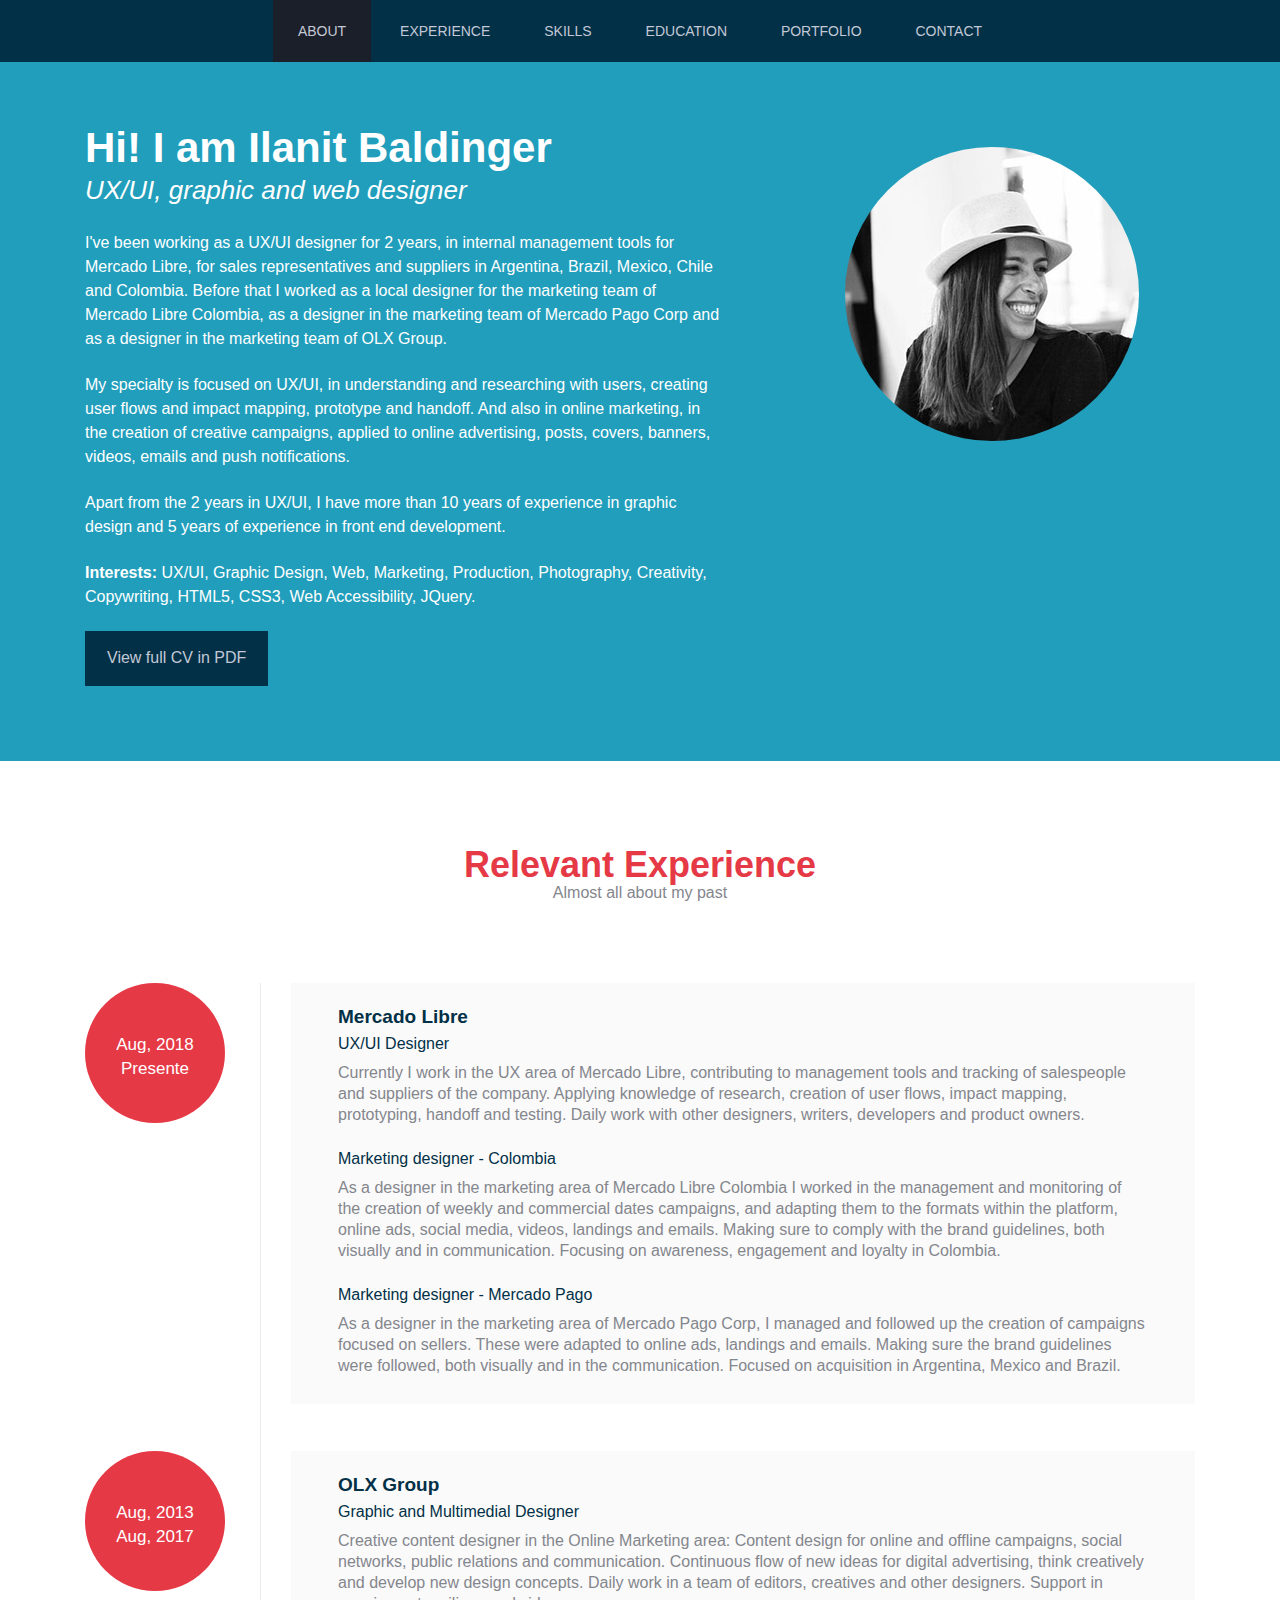
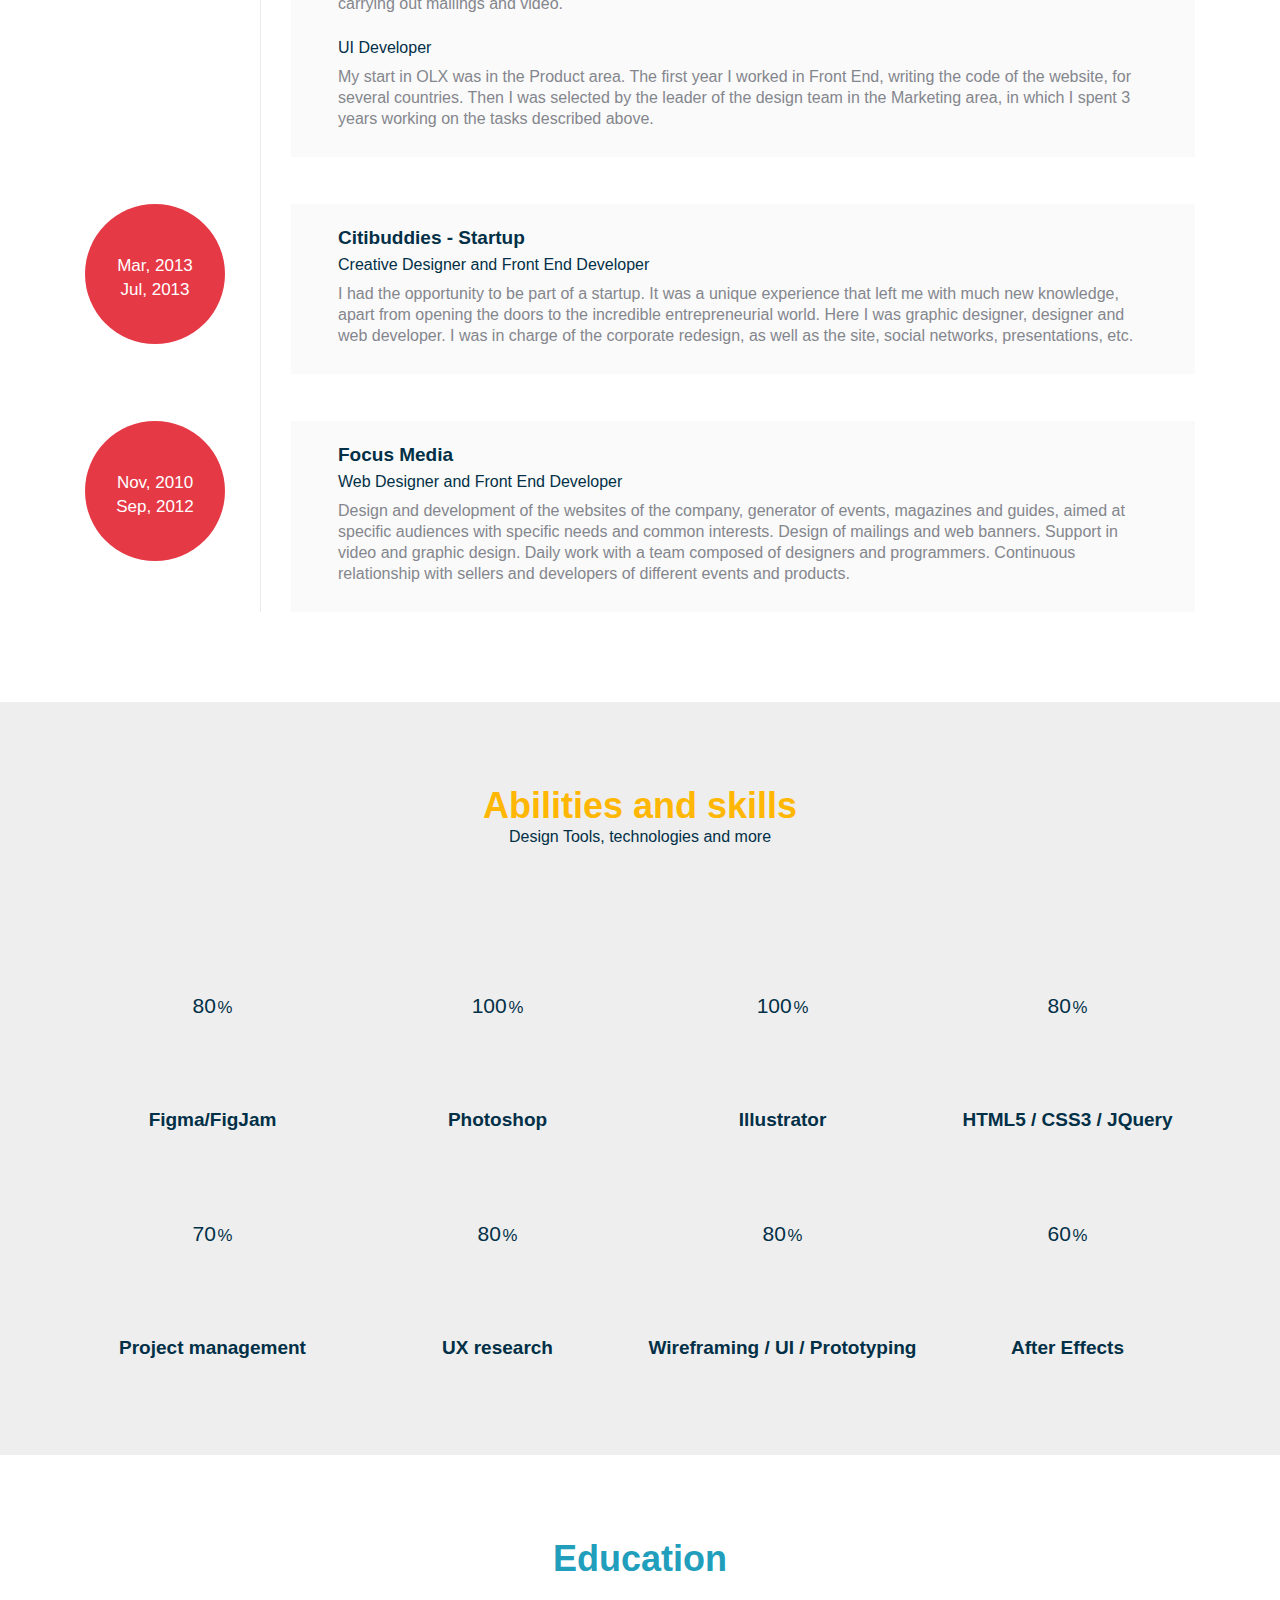
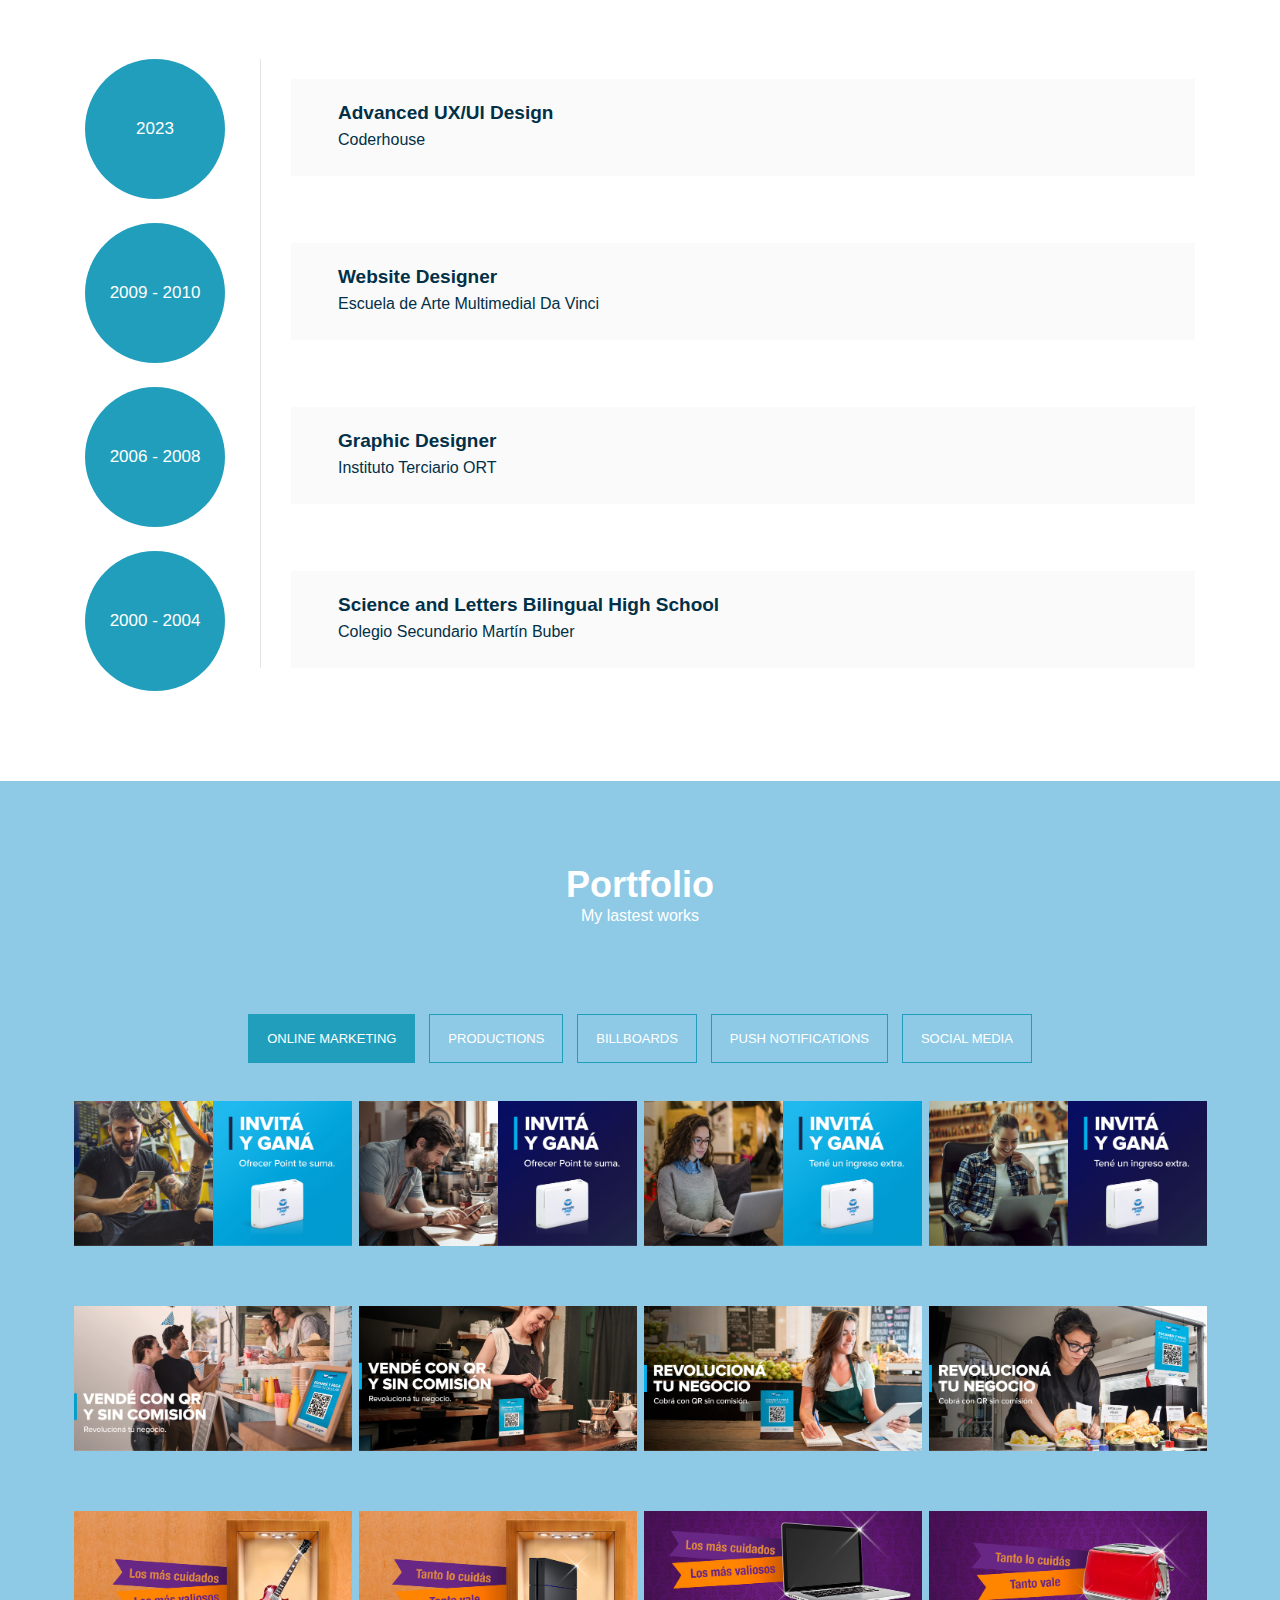
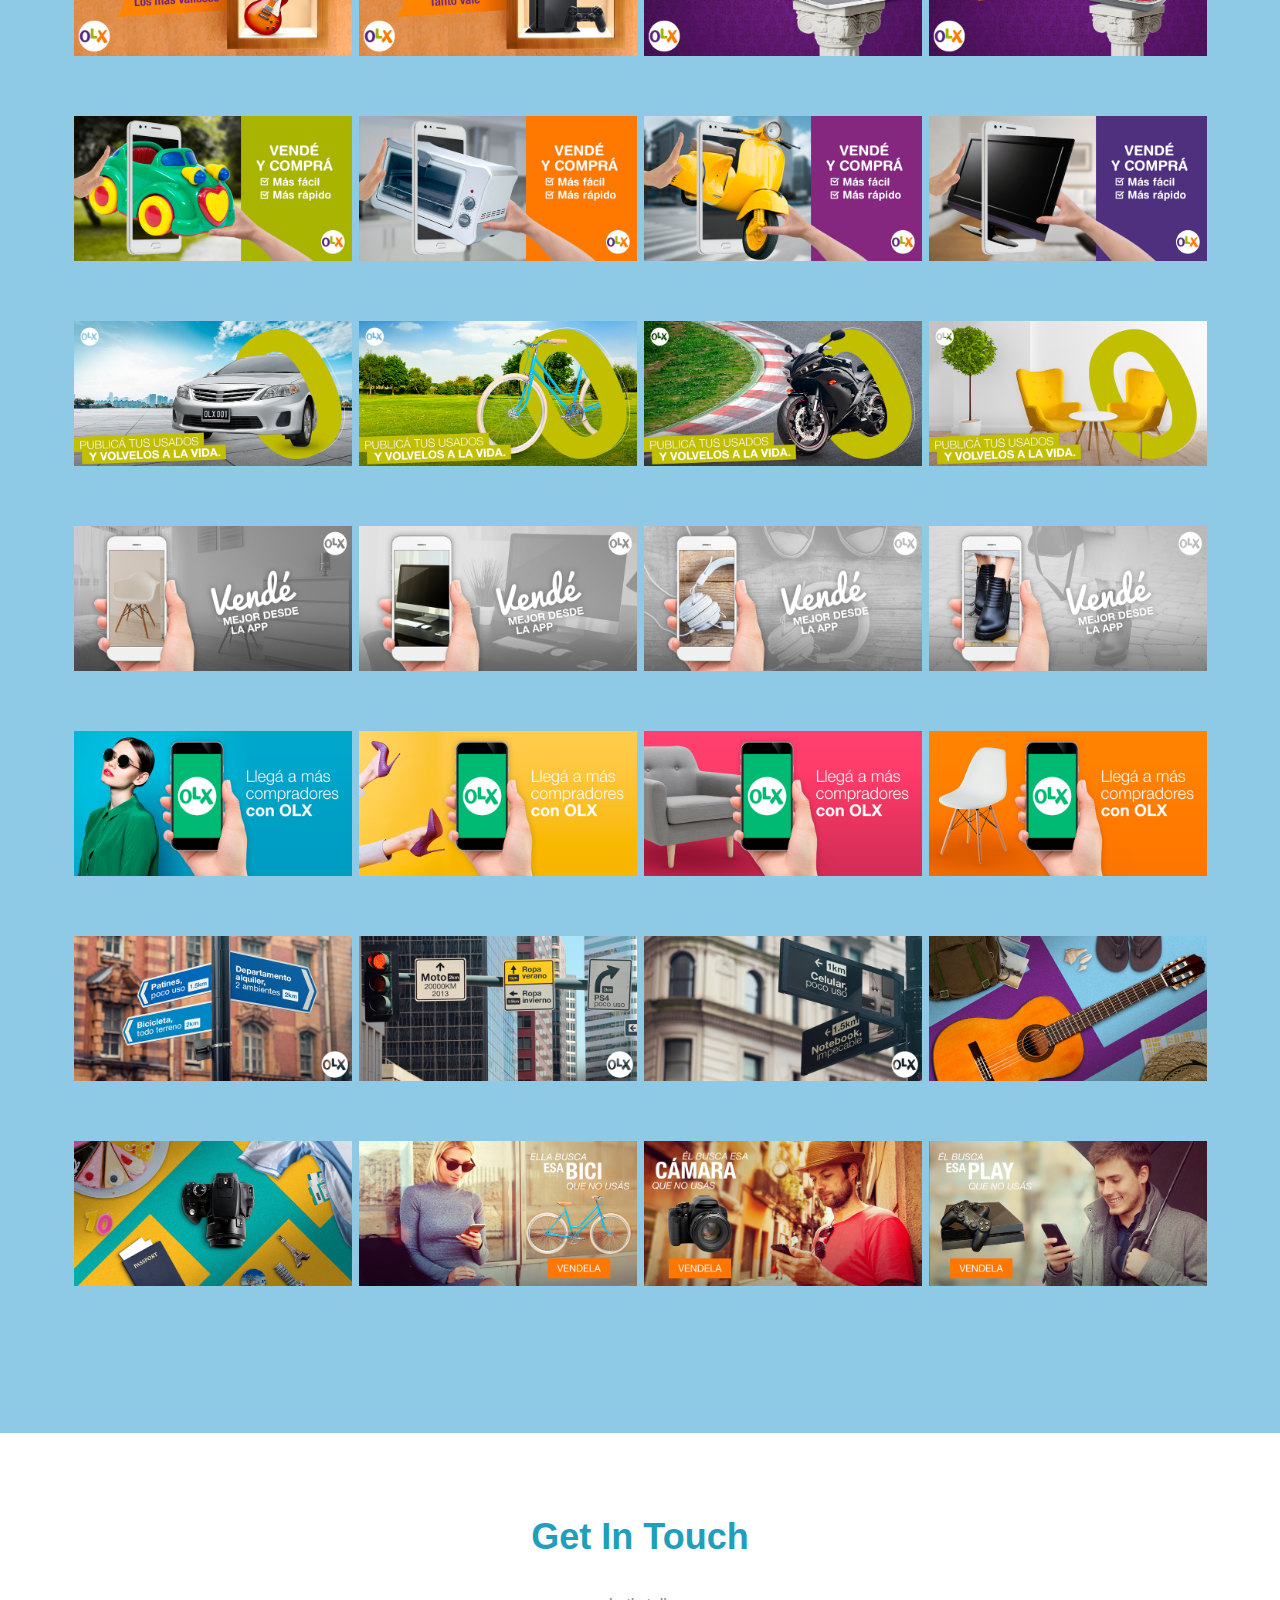
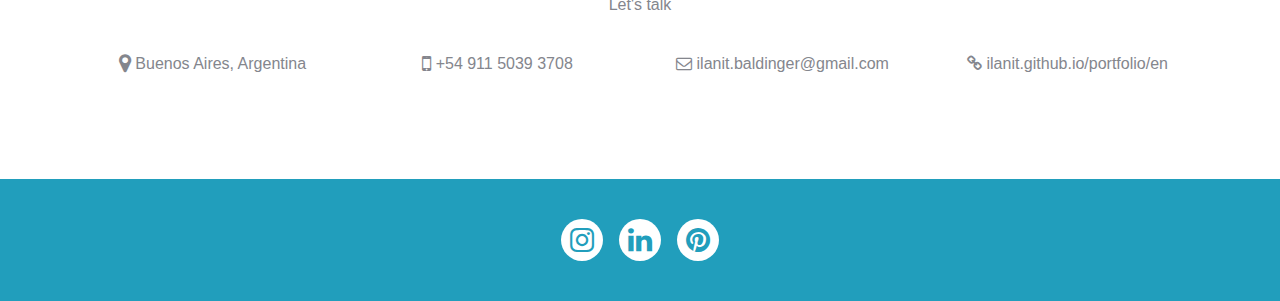
==== commit 28ff88ef: "imagenes en" ====
--- a/en/index.html
+++ b/en/index.html
@@ -377,10 +377,10 @@
                         <div class="lightCon">
                             <span class="hoverBox">
                                 <span class="smallIcon">
-                                    <a rel="lightbox-demo" href="images/mp01/01.jpg" title="Invitá y ganá | Idea y realización" class="zoom lb lb_warsaw1"><i class="fa fa-search fa-2x"></i></a>
-                                </span>
-                            </span>
-                            <img src="images/mp01/01.jpg" alt="" >
+                                    <a rel="lightbox-demo" href="../images/mp01/01.jpg" title="Invitá y ganá | Idea y realización" class="zoom lb lb_warsaw1"><i class="fa fa-search fa-2x"></i></a>
+                                </span>
+                            </span>
+                            <img src="../images/mp01/01.jpg" alt="" >
                         </div>
                     </li> 
 
@@ -388,20 +388,20 @@
                         <div class="lightCon">
                             <span class="hoverBox">
                                 <span class="smallIcon">
-                                    <a rel="lightbox-demo" href="images/mp01/02.jpg" title="Invitá y ganá | Idea y realización" class="zoom lb lb_warsaw1"><i class="fa fa-search fa-2x"></i></a>
-                                </span>
-                            </span>
-                            <img src="images/mp01/02.jpg" alt="" >
-                        </div>
-                    </li>
-                    <li class="mkt col-xs-6 col-sm-4 col-md-3 col-lg-3 isotope-item isotope-hidden" style="position: absolute; left: 0px; top: 0px; transform: translate3d(0px, 0px, 0px) scale3d(0.001, 0.001, 1); opacity: 0;">
-                        <div class="lightCon">
-                            <span class="hoverBox">
-                                <span class="smallIcon">
-                                    <a rel="lightbox-demo" href="images/mp01/03.jpg" title="Invitá y ganá | Idea y realización" class="zoom lb lb_warsaw1"><i class="fa fa-search fa-2x"></i></a>
-                                </span>
-                            </span>
-                            <img src="images/mp01/03.jpg" alt="" >
+                                    <a rel="lightbox-demo" href="../images/mp01/02.jpg" title="Invitá y ganá | Idea y realización" class="zoom lb lb_warsaw1"><i class="fa fa-search fa-2x"></i></a>
+                                </span>
+                            </span>
+                            <img src="../images/mp01/02.jpg" alt="" >
+                        </div>
+                    </li>
+                    <li class="mkt col-xs-6 col-sm-4 col-md-3 col-lg-3 isotope-item isotope-hidden" style="position: absolute; left: 0px; top: 0px; transform: translate3d(0px, 0px, 0px) scale3d(0.001, 0.001, 1); opacity: 0;">
+                        <div class="lightCon">
+                            <span class="hoverBox">
+                                <span class="smallIcon">
+                                    <a rel="lightbox-demo" href="../images/mp01/03.jpg" title="Invitá y ganá | Idea y realización" class="zoom lb lb_warsaw1"><i class="fa fa-search fa-2x"></i></a>
+                                </span>
+                            </span>
+                            <img src="../images/mp01/03.jpg" alt="" >
                         </div>
                     </li> 
 
@@ -409,10 +409,10 @@
                         <div class="lightCon">
                             <span class="hoverBox">
                                 <span class="smallIcon">
-                                    <a rel="lightbox-demo" href="images/mp01/04.jpg" title="Invitá y ganá | Idea y realización" class="zoom lb lb_warsaw1"><i class="fa fa-search fa-2x"></i></a>
-                                </span>
-                            </span>
-                            <img src="images/mp01/04.jpg" alt="" >
+                                    <a rel="lightbox-demo" href="../images/mp01/04.jpg" title="Invitá y ganá | Idea y realización" class="zoom lb lb_warsaw1"><i class="fa fa-search fa-2x"></i></a>
+                                </span>
+                            </span>
+                            <img src="../images/mp01/04.jpg" alt="" >
                         </div>
                     </li>
 
@@ -421,10 +421,10 @@
                         <div class="lightCon">
                             <span class="hoverBox">
                                 <span class="smallIcon">
-                                    <a rel="lightbox-demo" href="images/mp01/05.jpg" title="Vendé con QR | Idea y realización" class="zoom lb lb_warsaw1"><i class="fa fa-search fa-2x"></i></a>
-                                </span>
-                            </span>
-                            <img src="images/mp01/05.jpg" alt="" >
+                                    <a rel="lightbox-demo" href="../images/mp01/05.jpg" title="Vendé con QR | Idea y realización" class="zoom lb lb_warsaw1"><i class="fa fa-search fa-2x"></i></a>
+                                </span>
+                            </span>
+                            <img src="../images/mp01/05.jpg" alt="" >
                         </div>
                     </li> 
 
@@ -432,20 +432,20 @@
                         <div class="lightCon">
                             <span class="hoverBox">
                                 <span class="smallIcon">
-                                    <a rel="lightbox-demo" href="images/mp01/06.jpg" title="Vendé con QR | Idea y realización" class="zoom lb lb_warsaw1"><i class="fa fa-search fa-2x"></i></a>
-                                </span>
-                            </span>
-                            <img src="images/mp01/06.jpg" alt="" >
-                        </div>
-                    </li>
-                    <li class="mkt col-xs-6 col-sm-4 col-md-3 col-lg-3 isotope-item isotope-hidden" style="position: absolute; left: 0px; top: 0px; transform: translate3d(0px, 0px, 0px) scale3d(0.001, 0.001, 1); opacity: 0;">
-                        <div class="lightCon">
-                            <span class="hoverBox">
-                                <span class="smallIcon">
-                                    <a rel="lightbox-demo" href="images/mp01/07.jpg" title="Vendé con QR | Idea y realización" class="zoom lb lb_warsaw1"><i class="fa fa-search fa-2x"></i></a>
-                                </span>
-                            </span>
-                            <img src="images/mp01/07.jpg" alt="" >
+                                    <a rel="lightbox-demo" href="../images/mp01/06.jpg" title="Vendé con QR | Idea y realización" class="zoom lb lb_warsaw1"><i class="fa fa-search fa-2x"></i></a>
+                                </span>
+                            </span>
+                            <img src="../images/mp01/06.jpg" alt="" >
+                        </div>
+                    </li>
+                    <li class="mkt col-xs-6 col-sm-4 col-md-3 col-lg-3 isotope-item isotope-hidden" style="position: absolute; left: 0px; top: 0px; transform: translate3d(0px, 0px, 0px) scale3d(0.001, 0.001, 1); opacity: 0;">
+                        <div class="lightCon">
+                            <span class="hoverBox">
+                                <span class="smallIcon">
+                                    <a rel="lightbox-demo" href="../images/mp01/07.jpg" title="Vendé con QR | Idea y realización" class="zoom lb lb_warsaw1"><i class="fa fa-search fa-2x"></i></a>
+                                </span>
+                            </span>
+                            <img src="../images/mp01/07.jpg" alt="" >
                         </div>
                     </li> 
 
@@ -453,10 +453,10 @@
                         <div class="lightCon">
                             <span class="hoverBox">
                                 <span class="smallIcon">
-                                    <a rel="lightbox-demo" href="images/mp01/08.jpg" title="Vendé con QR | Idea y realización" class="zoom lb lb_warsaw1"><i class="fa fa-search fa-2x"></i></a>
-                                </span>
-                            </span>
-                            <img src="images/mp01/08.jpg" alt="" >
+                                    <a rel="lightbox-demo" href="../images/mp01/08.jpg" title="Vendé con QR | Idea y realización" class="zoom lb lb_warsaw1"><i class="fa fa-search fa-2x"></i></a>
+                                </span>
+                            </span>
+                            <img src="../images/mp01/08.jpg" alt="" >
                         </div>
                     </li>
 
